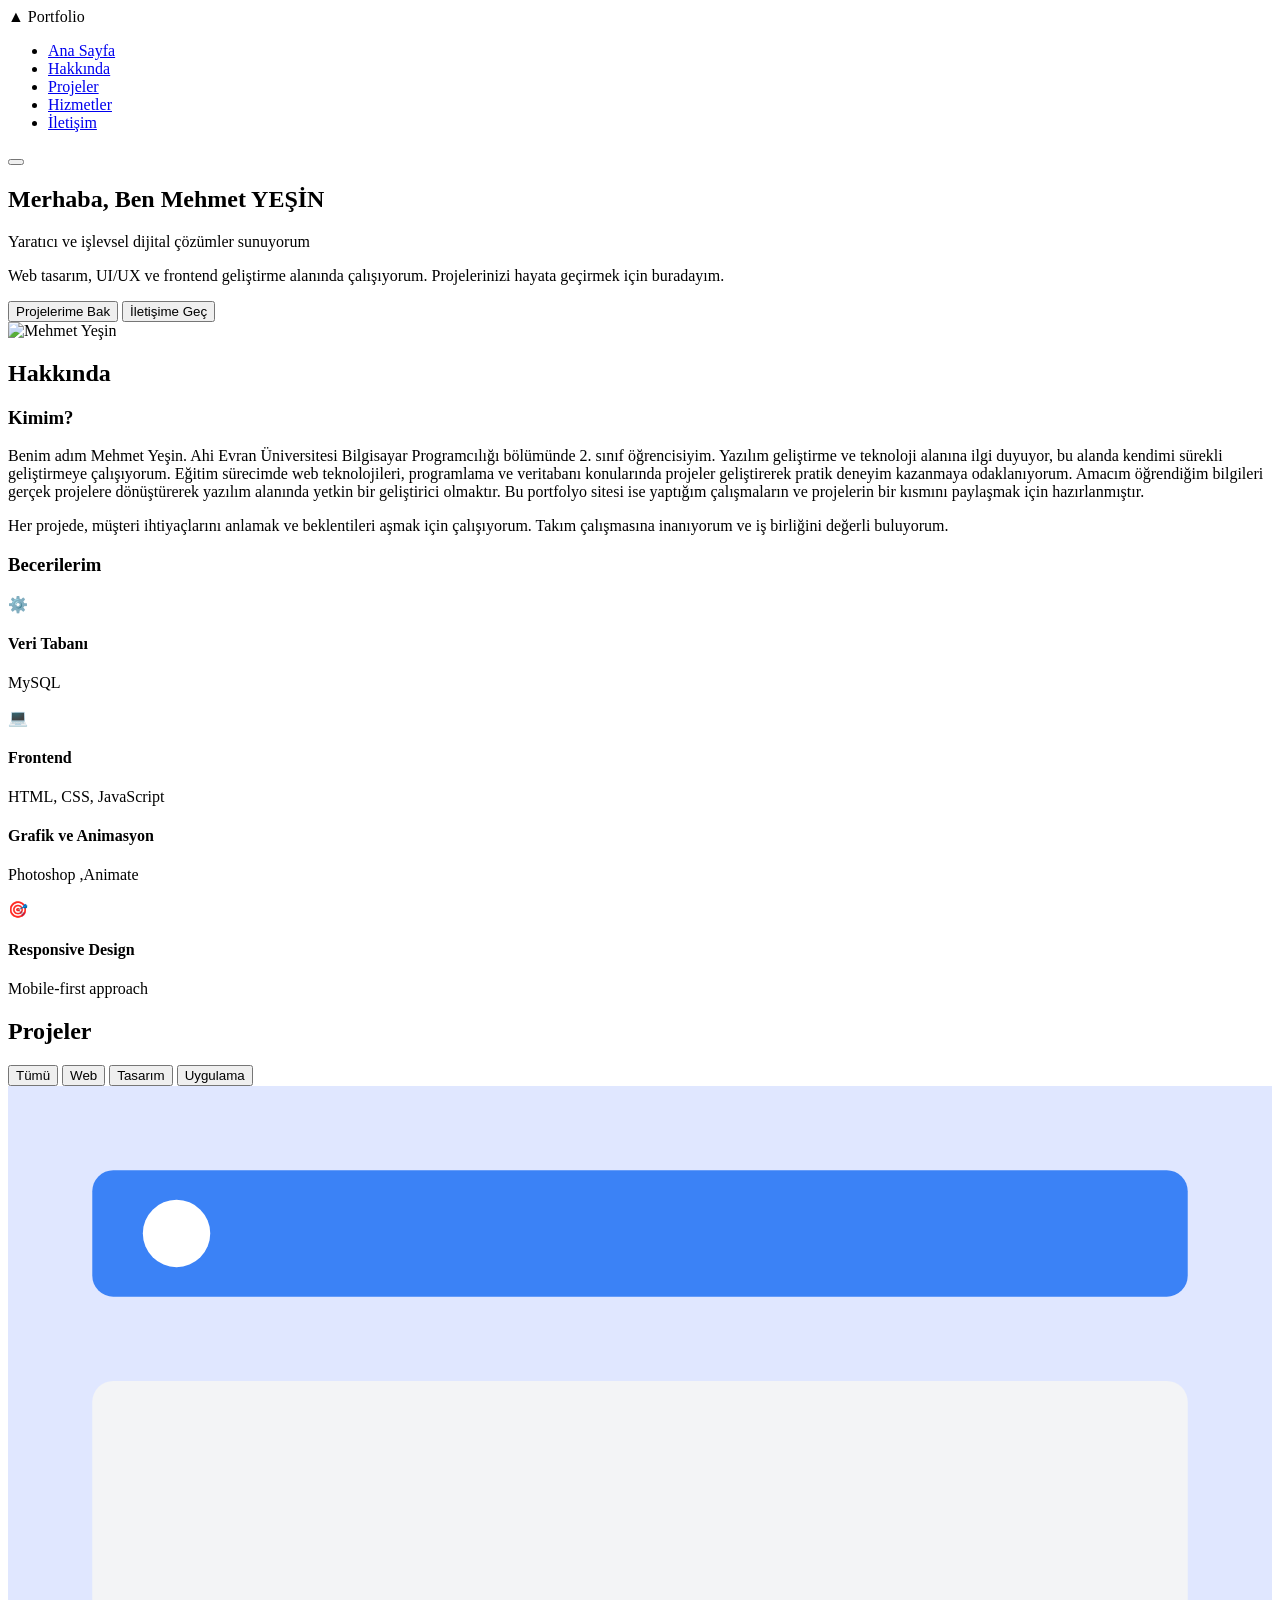
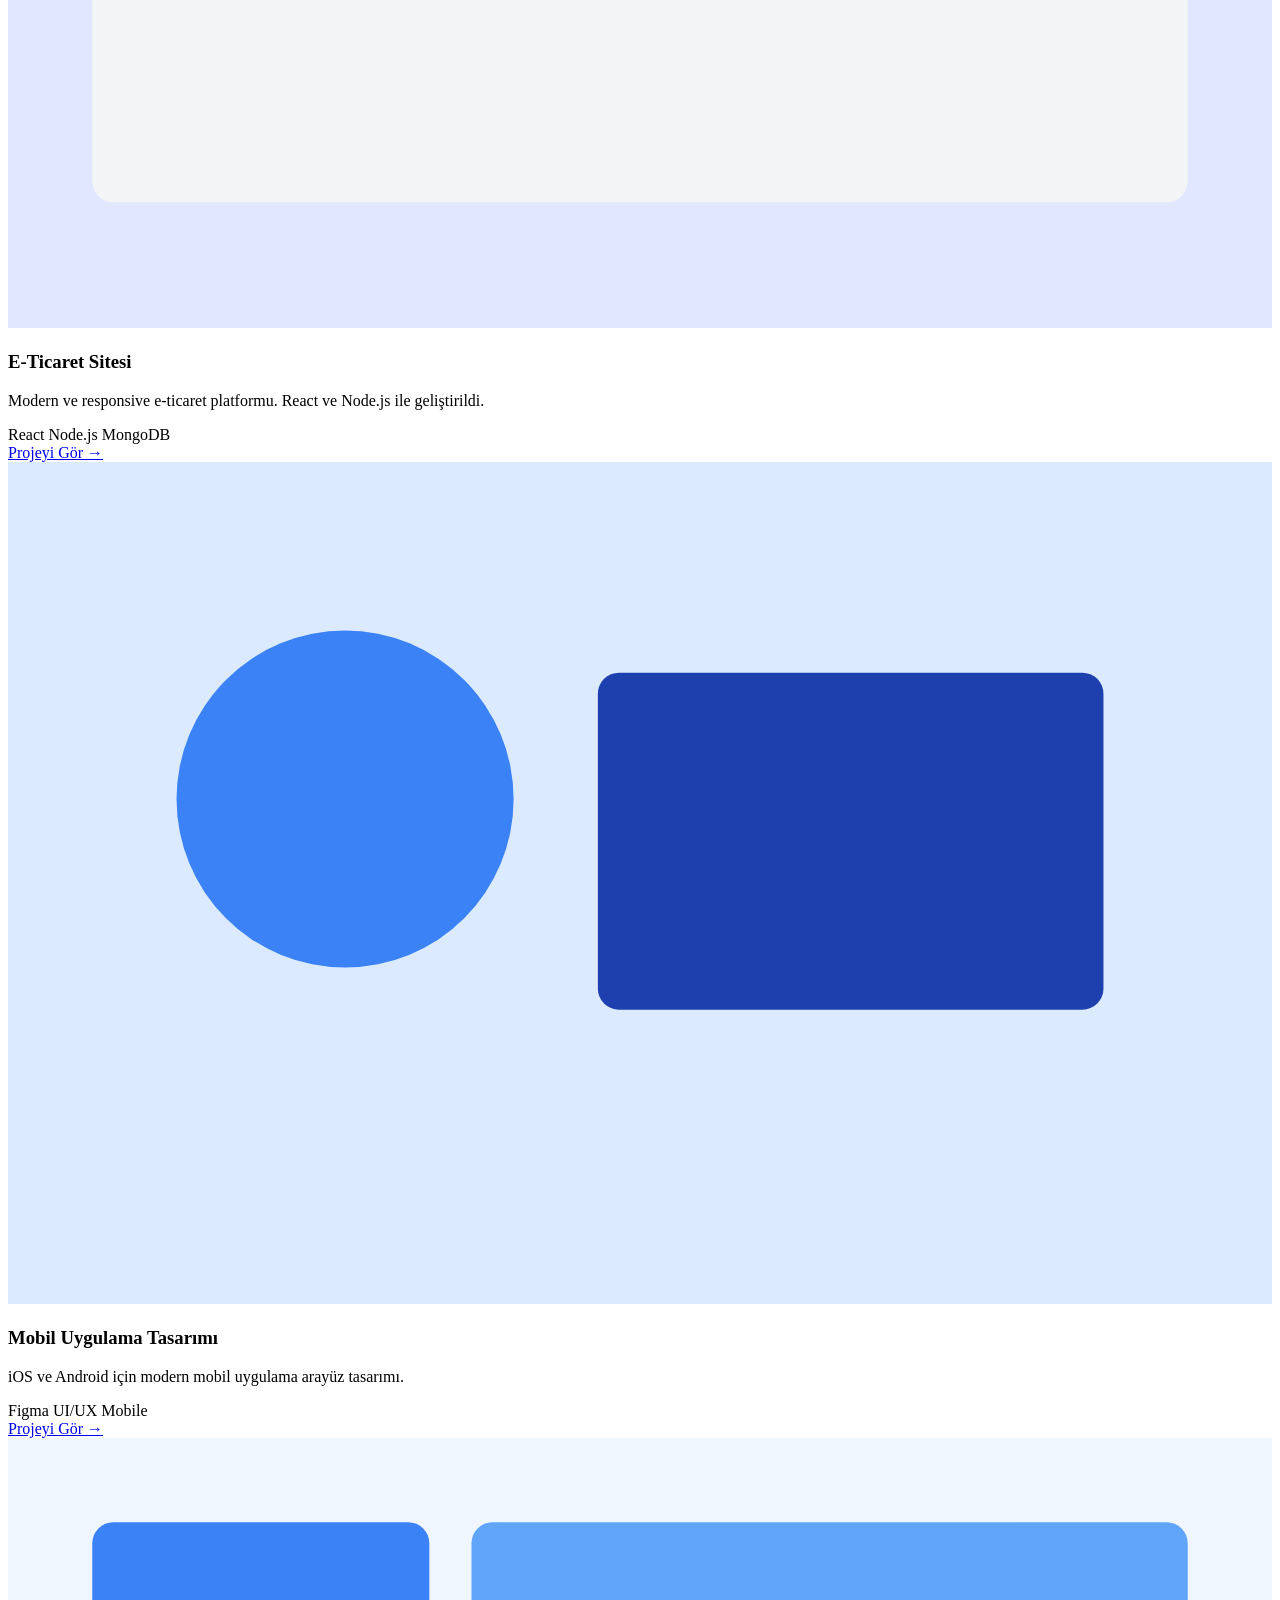
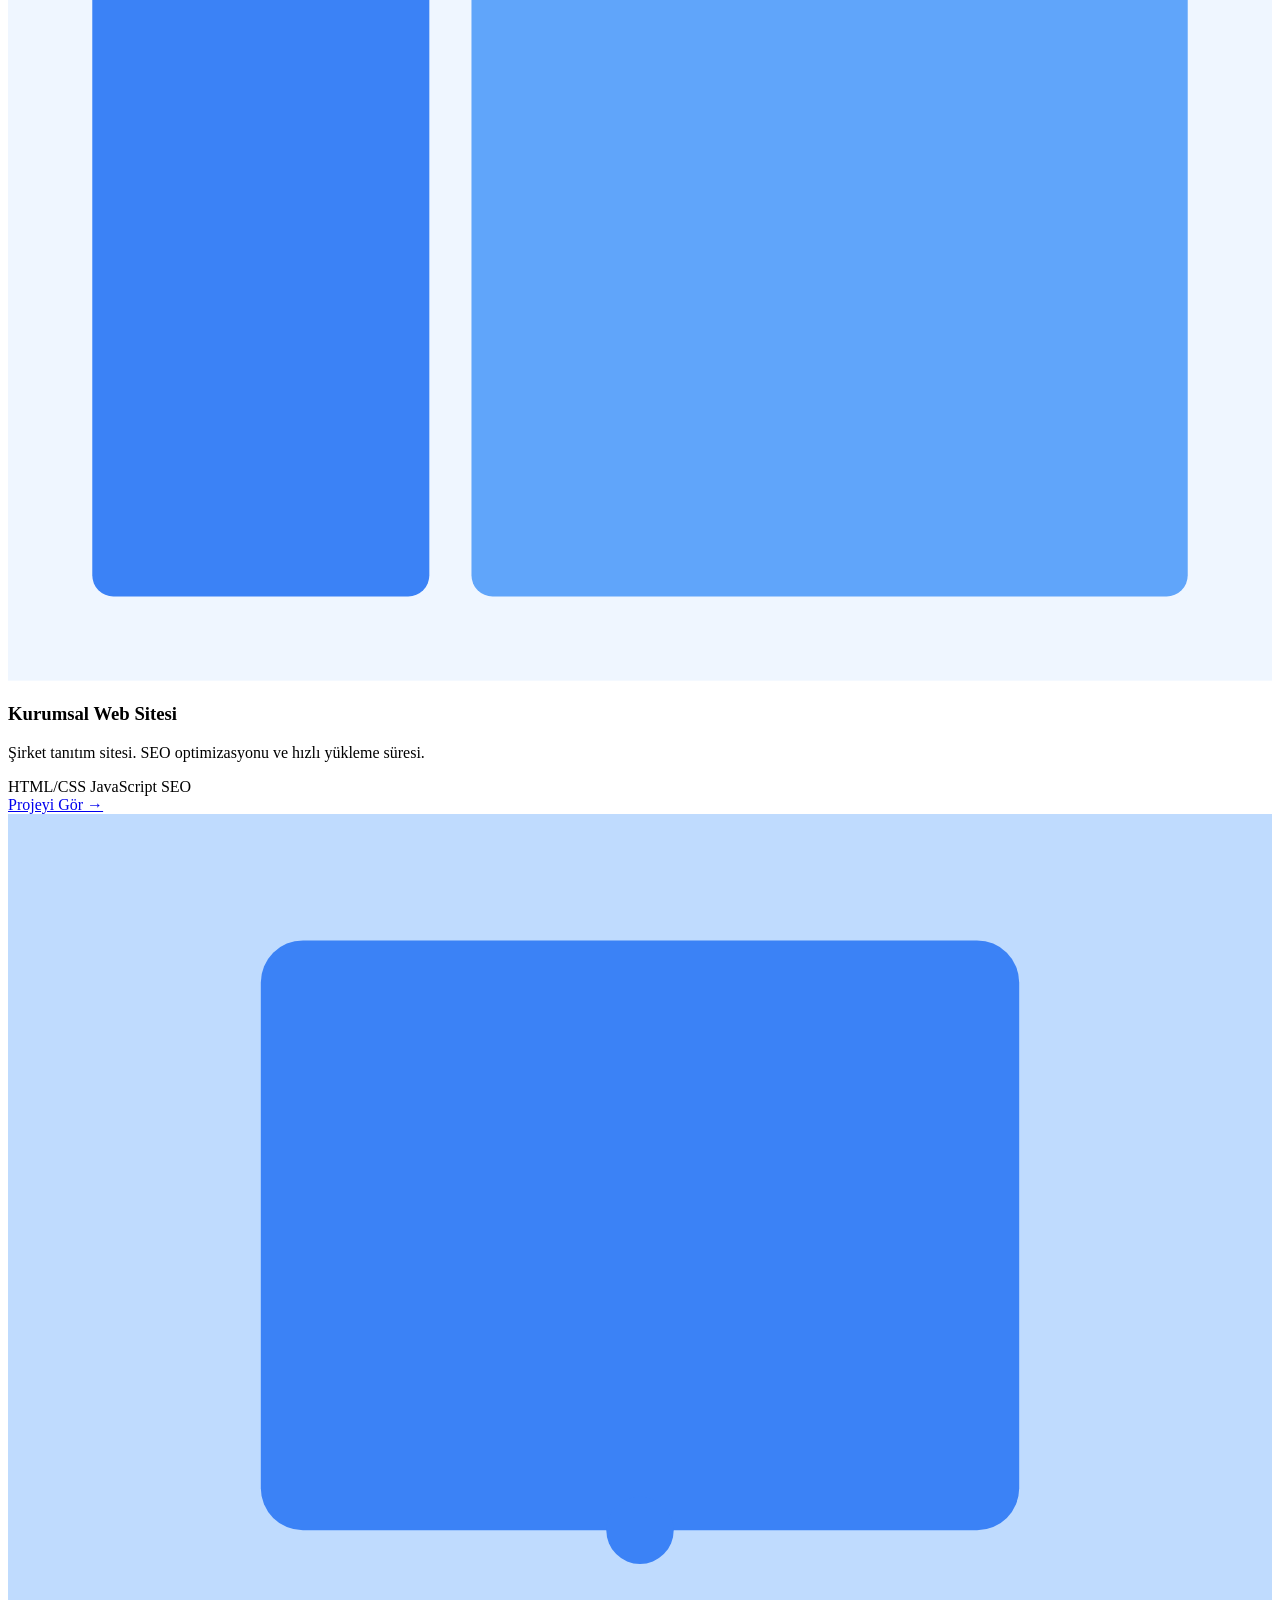
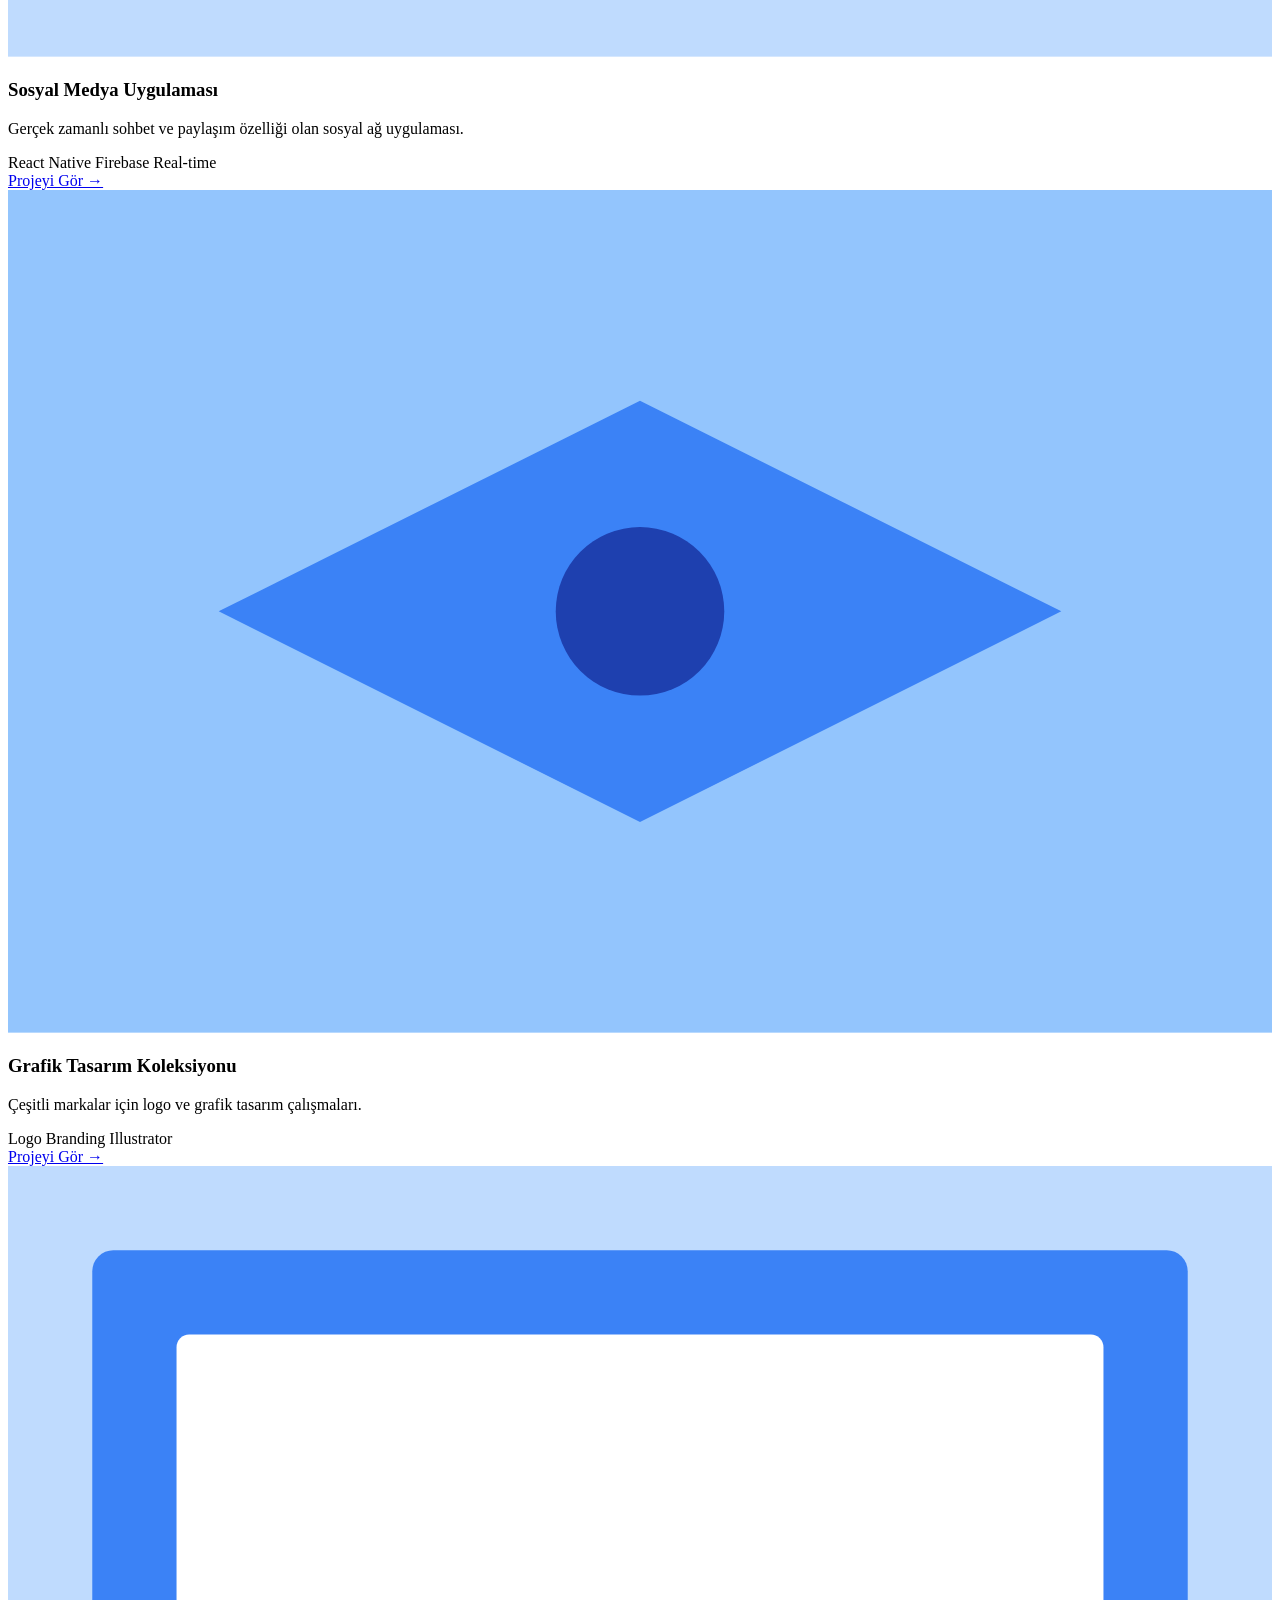
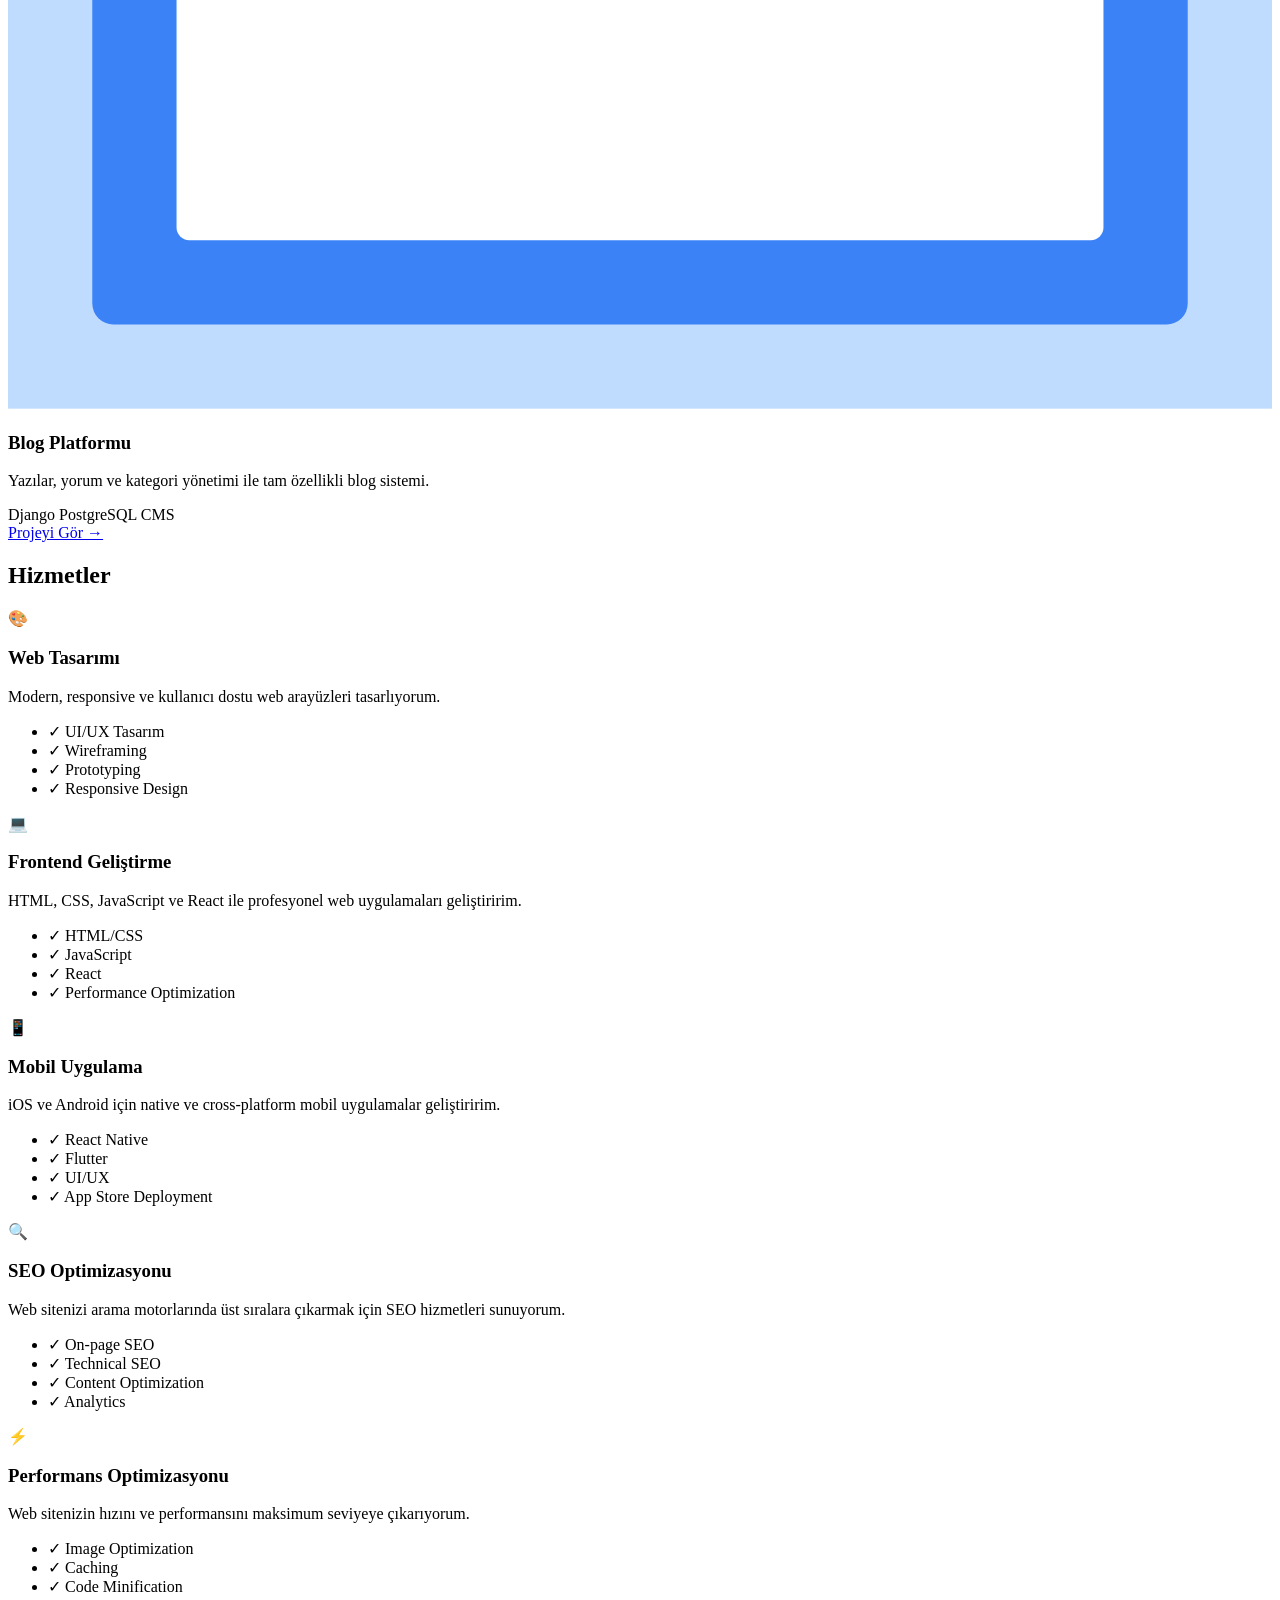
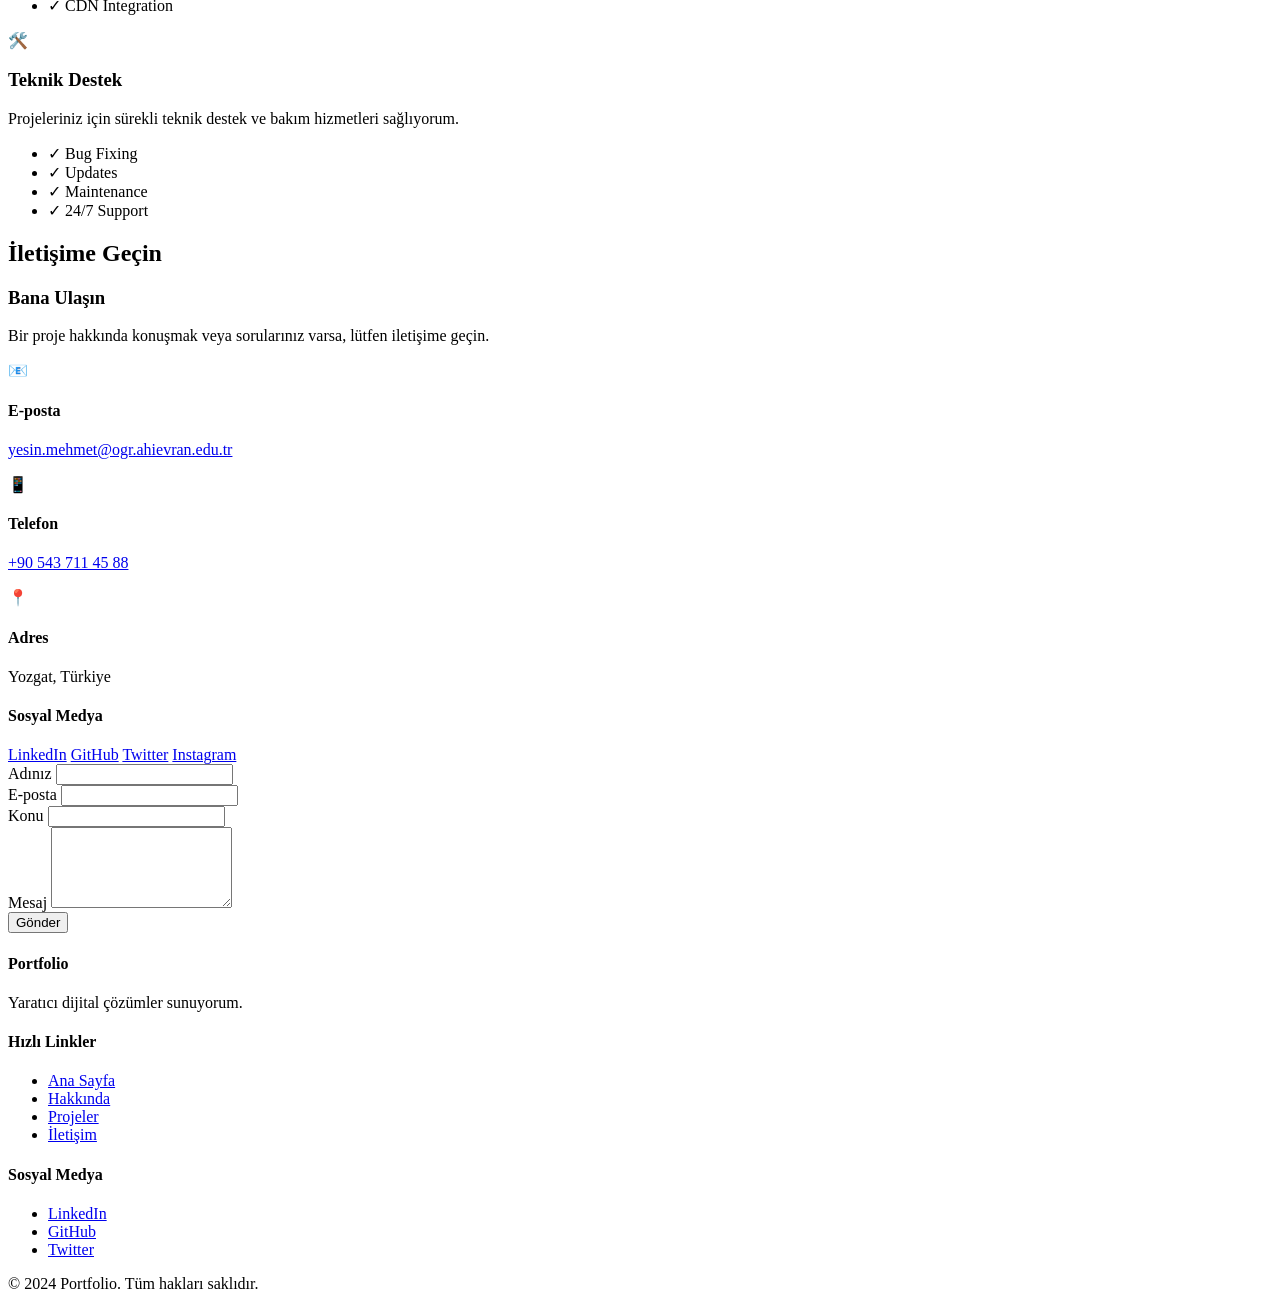
==== index.html @ cbe443f4 "index.html yüklendi" ====
<!DOCTYPE html>
<html lang="tr">
<head>
    <meta charset="UTF-8">
    <meta name="viewport" content="width=device-width, initial-scale=1.0">
    <title>Portfolyo - Profesyonel Çalışmalar</title>
    <link rel="stylesheet" href="styles.css">
    <link rel="preconnect" href="https://fonts.googleapis.com">
    <link rel="preconnect" href="https://fonts.gstatic.com" crossorigin>
    <link href="https://fonts.googleapis.com/css2?family=Inter:wght@300;400;500;600;700&display=swap" rel="stylesheet">
</head>
<body>
   <!-- Navigasyon -->
    <nav class="navbar">
        <div class="container">
            <div class="nav-content">
                <div class="logo">
                    <span class="logo-icon">▲</span>
                    <span class="logo-text">Portfolio</span>
                </div>
                <ul class="nav-menu">
                    <li><a href="#home" class="nav-link active">Ana Sayfa</a></li>
                    <li><a href="#about" class="nav-link">Hakkında</a></li>
                    <li><a href="#projects" class="nav-link">Projeler</a></li>
                    <li><a href="#services" class="nav-link">Hizmetler</a></li>
                    <li><a href="#contact" class="nav-link">İletişim</a></li>
                </ul>
                <button class="menu-toggle" id="menuToggle">
                    <span></span>
                    <span></span>
                    <span></span>
                </button>
            </div>
        </div>
    </nav>

    <!-- Hero Section -->
    <section id="home" class="hero">
        <div class="container">
            <div class="hero-content">
                <div class="hero-text">
                    <h1 class="hero-title">Merhaba, Ben <span class="highlight">Mehmet YEŞİN</span></h1>
                    <p class="hero-subtitle">Yaratıcı ve işlevsel dijital çözümler sunuyorum</p>
                    <p class="hero-description">
                        Web tasarım, UI/UX ve frontend geliştirme alanında çalışıyorum.
                        Projelerinizi hayata geçirmek için buradayım.
                    </p>
                    <div class="hero-buttons">
                        <button class="btn btn-primary" onclick="scrollToSection('projects')">Projelerime Bak</button>
                        <button class="btn btn-secondary" onclick="scrollToSection('contact')">İletişime Geç</button>
                    </div>
                </div>
                <div class="hero-image">
                    <div class="profile-image">
                        <div class="profile-image">
                             <img src="profil.jpeg" alt="Mehmet Yeşin">
                                                    
                            <defs>
                                <linearGradient id="grad1" x1="0%" y1="0%" x2="100%" y2="100%">
                                    <stop offset="0%" style="stop-color:#3b82f6;stop-opacity:1" />
                                    <stop offset="100%" style="stop-color:#1e40af;stop-opacity:1" />
                                </linearGradient>
                            </defs>
                            <circle cx="100" cy="100" r="95" fill="url(#grad1)" opacity="0.1"/>
                            <circle cx="100" cy="80" r="35" fill="url(#grad1)"/>
                            <path d="M 60 140 Q 100 160 140 140" fill="url(#grad1)" opacity="0.8"/>
                        </div>
                    </div>
                </div>
            </div>
        </div>
    </section>

    <!-- Hakkında Bölümü -->
    <section id="about" class="about">
        <div class="container">
            <h2 class="section-title">Hakkında</h2>
            <div class="about-content">
                <div class="about-text">
                    <h3>Kimim?</h3>
                    <p>
                        Benim adım Mehmet Yeşin. Ahi Evran Üniversitesi Bilgisayar Programcılığı bölümünde 2. sınıf öğrencisiyim.
                     Yazılım geliştirme ve teknoloji alanına ilgi duyuyor, bu alanda kendimi sürekli geliştirmeye çalışıyorum. 
                     Eğitim sürecimde web teknolojileri, programlama ve veritabanı konularında projeler geliştirerek pratik deneyim kazanmaya odaklanıyorum.
                      Amacım öğrendiğim bilgileri gerçek projelere dönüştürerek yazılım alanında yetkin bir geliştirici olmaktır. 
                      Bu portfolyo sitesi ise yaptığım çalışmaların ve projelerin bir kısmını paylaşmak için hazırlanmıştır.
                    </p>
                    <p>
                        Her projede, müşteri ihtiyaçlarını anlamak ve beklentileri aşmak için çalışıyorum. 
                        Takım çalışmasına inanıyorum ve iş birliğini değerli buluyorum.
                    </p>
                </div>
                <div class="skills">
                    <h3>Becerilerim</h3>
                    <div class="skills-grid">
                        <div class="skill-card">
                            <div class="skill-icon">⚙️</div>
                            <h4>Veri Tabanı</h4>
                            <p>MySQL</p>
                        </div>
                        <div class="skill-card">
                            <div class="skill-icon">💻</div>
                            <h4>Frontend</h4>
                            <p>HTML, CSS, JavaScript</p>
                        </div>
                        <div class="skill-card">
                            <div class="skill-icon"></div>
                            <h4>Grafik ve Animasyon</h4>
                            <p>Photoshop ,Animate</p>
                        </div>
                        <div class="skill-card">
                            <div class="skill-icon">🎯</div>
                            <h4>Responsive Design</h4>
                            <p>Mobile-first approach</p>
                        </div>
                    </div>
                </div>
            </div>
        </div>
    </section>

    <!-- Projeler Bölümü -->
    <section id="projects" class="projects">
        <div class="container">
            <h2 class="section-title">Projeler</h2>
            
            <div class="filter-buttons">
                <button class="filter-btn active" data-filter="all">Tümü</button>
                <button class="filter-btn" data-filter="web">Web</button>
                <button class="filter-btn" data-filter="design">Tasarım</button>
                <button class="filter-btn" data-filter="app">Uygulama</button>
            </div>

            <div class="projects-grid">
                <div class="project-card" data-category="web">
                    <div class="project-image">
                        <svg viewBox="0 0 300 200" xmlns="http://www.w3.org/2000/svg">
                            <rect width="300" height="200" fill="#e0e7ff"/>
                            <rect x="20" y="20" width="260" height="30" fill="#3b82f6" rx="5"/>
                            <rect x="20" y="70" width="260" height="100" fill="#f3f4f6" rx="5"/>
                            <circle cx="40" cy="35" r="8" fill="#ffffff"/>
                        </svg>
                    </div>
                    <div class="project-info">
                        <h3>E-Ticaret Sitesi</h3>
                        <p>Modern ve responsive e-ticaret platformu. React ve Node.js ile geliştirildi.</p>
                        <div class="project-tags">
                            <span class="tag">React</span>
                            <span class="tag">Node.js</span>
                            <span class="tag">MongoDB</span>
                        </div>
                        <a href="#" class="project-link">Projeyi Gör →</a>
                    </div>
                </div>

                <div class="project-card" data-category="design">
                    <div class="project-image">
                        <svg viewBox="0 0 300 200" xmlns="http://www.w3.org/2000/svg">
                            <rect width="300" height="200" fill="#dbeafe"/>
                            <circle cx="80" cy="80" r="40" fill="#3b82f6"/>
                            <rect x="140" y="50" width="120" height="80" fill="#1e40af" rx="5"/>
                        </svg>
                    </div>
                    <div class="project-info">
                        <h3>Mobil Uygulama Tasarımı</h3>
                        <p>iOS ve Android için modern mobil uygulama arayüz tasarımı.</p>
                        <div class="project-tags">
                            <span class="tag">Figma</span>
                            <span class="tag">UI/UX</span>
                            <span class="tag">Mobile</span>
                        </div>
                        <a href="#" class="project-link">Projeyi Gör →</a>
                    </div>
                </div>

                <div class="project-card" data-category="web">
                    <div class="project-image">
                        <svg viewBox="0 0 300 200" xmlns="http://www.w3.org/2000/svg">
                            <rect width="300" height="200" fill="#eff6ff"/>
                            <rect x="20" y="20" width="80" height="160" fill="#3b82f6" rx="5"/>
                            <rect x="110" y="20" width="170" height="160" fill="#60a5fa" rx="5"/>
                        </svg>
                    </div>
                    <div class="project-info">
                        <h3>Kurumsal Web Sitesi</h3>
                        <p>Şirket tanıtım sitesi. SEO optimizasyonu ve hızlı yükleme süresi.</p>
                        <div class="project-tags">
                            <span class="tag">HTML/CSS</span>
                            <span class="tag">JavaScript</span>
                            <span class="tag">SEO</span>
                        </div>
                        <a href="#" class="project-link">Projeyi Gör →</a>
                    </div>
                </div>

                <div class="project-card" data-category="app">
                    <div class="project-image">
                        <svg viewBox="0 0 300 200" xmlns="http://www.w3.org/2000/svg">
                            <rect width="300" height="200" fill="#bfdbfe"/>
                            <rect x="60" y="30" width="180" height="140" fill="#3b82f6" rx="10"/>
                            <circle cx="150" cy="170" r="8" fill="#3b82f6"/>
                        </svg>
                    </div>
                    <div class="project-info">
                        <h3>Sosyal Medya Uygulaması</h3>
                        <p>Gerçek zamanlı sohbet ve paylaşım özelliği olan sosyal ağ uygulaması.</p>
                        <div class="project-tags">
                            <span class="tag">React Native</span>
                            <span class="tag">Firebase</span>
                            <span class="tag">Real-time</span>
                        </div>
                        <a href="#" class="project-link">Projeyi Gör →</a>
                    </div>
                </div>

                <div class="project-card" data-category="design">
                    <div class="project-image">
                        <svg viewBox="0 0 300 200" xmlns="http://www.w3.org/2000/svg">
                            <rect width="300" height="200" fill="#93c5fd"/>
                            <path d="M 50 100 L 150 50 L 250 100 L 150 150 Z" fill="#3b82f6"/>
                            <circle cx="150" cy="100" r="20" fill="#1e40af"/>
                        </svg>
                    </div>
                    <div class="project-info">
                        <h3>Grafik Tasarım Koleksiyonu</h3>
                        <p>Çeşitli markalar için logo ve grafik tasarım çalışmaları.</p>
                        <div class="project-tags">
                            <span class="tag">Logo</span>
                            <span class="tag">Branding</span>
                            <span class="tag">Illustrator</span>
                        </div>
                        <a href="#" class="project-link">Projeyi Gör →</a>
                    </div>
                </div>

                <div class="project-card" data-category="web">
                    <div class="project-image">
                        <svg viewBox="0 0 300 200" xmlns="http://www.w3.org/2000/svg">
                            <rect width="300" height="200" fill="#bfdbfe"/>
                            <rect x="20" y="20" width="260" height="160" fill="#3b82f6" rx="5"/>
                            <rect x="40" y="40" width="220" height="120" fill="#ffffff" rx="3"/>
                        </svg>
                    </div>
                    <div class="project-info">
                        <h3>Blog Platformu</h3>
                        <p>Yazılar, yorum ve kategori yönetimi ile tam özellikli blog sistemi.</p>
                        <div class="project-tags">
                            <span class="tag">Django</span>
                            <span class="tag">PostgreSQL</span>
                            <span class="tag">CMS</span>
                        </div>
                        <a href="#" class="project-link">Projeyi Gör →</a>
                    </div>
                </div>
            </div>
        </div>
    </section>

    <!-- Hizmetler Bölümü -->
    <section id="services" class="services">
        <div class="container">
            <h2 class="section-title">Hizmetler</h2>
            <div class="services-grid">
                <div class="service-card">
                    <div class="service-icon">🎨</div>
                    <h3>Web Tasarımı</h3>
                    <p>Modern, responsive ve kullanıcı dostu web arayüzleri tasarlıyorum.</p>
                    <ul class="service-list">
                        <li>✓ UI/UX Tasarım</li>
                        <li>✓ Wireframing</li>
                        <li>✓ Prototyping</li>
                        <li>✓ Responsive Design</li>
                    </ul>
                </div>

                <div class="service-card">
                    <div class="service-icon">💻</div>
                    <h3>Frontend Geliştirme</h3>
                    <p>HTML, CSS, JavaScript ve React ile profesyonel web uygulamaları geliştiririm.</p>
                    <ul class="service-list">
                        <li>✓ HTML/CSS</li>
                        <li>✓ JavaScript</li>
                        <li>✓ React</li>
                        <li>✓ Performance Optimization</li>
                    </ul>
                </div>

                <div class="service-card">
                    <div class="service-icon">📱</div>
                    <h3>Mobil Uygulama</h3>
                    <p>iOS ve Android için native ve cross-platform mobil uygulamalar geliştiririm.</p>
                    <ul class="service-list">
                        <li>✓ React Native</li>
                        <li>✓ Flutter</li>
                        <li>✓ UI/UX</li>
                        <li>✓ App Store Deployment</li>
                    </ul>
                </div>

                <div class="service-card">
                    <div class="service-icon">🔍</div>
                    <h3>SEO Optimizasyonu</h3>
                    <p>Web sitenizi arama motorlarında üst sıralara çıkarmak için SEO hizmetleri sunuyorum.</p>
                    <ul class="service-list">
                        <li>✓ On-page SEO</li>
                        <li>✓ Technical SEO</li>
                        <li>✓ Content Optimization</li>
                        <li>✓ Analytics</li>
                    </ul>
                </div>

                <div class="service-card">
                    <div class="service-icon">⚡</div>
                    <h3>Performans Optimizasyonu</h3>
                    <p>Web sitenizin hızını ve performansını maksimum seviyeye çıkarıyorum.</p>
                    <ul class="service-list">
                        <li>✓ Image Optimization</li>
                        <li>✓ Caching</li>
                        <li>✓ Code Minification</li>
                        <li>✓ CDN Integration</li>
                    </ul>
                </div>

                <div class="service-card">
                    <div class="service-icon">🛠️</div>
                    <h3>Teknik Destek</h3>
                    <p>Projeleriniz için sürekli teknik destek ve bakım hizmetleri sağlıyorum.</p>
                    <ul class="service-list">
                        <li>✓ Bug Fixing</li>
                        <li>✓ Updates</li>
                        <li>✓ Maintenance</li>
                        <li>✓ 24/7 Support</li>
                    </ul>
                </div>
            </div>
        </div>
    </section>

    <!-- İletişim Bölümü -->
    <section id="contact" class="contact">
        <div class="container">
            <h2 class="section-title">İletişime Geçin</h2>
            <div class="contact-content">
                <div class="contact-info">
                    <h3>Bana Ulaşın</h3>
                    <p>Bir proje hakkında konuşmak veya sorularınız varsa, lütfen iletişime geçin.</p>
                    
                    <div class="contact-details">
                        <div class="contact-item">
                            <span class="contact-icon">📧</span>
                            <div>
                                <h4>E-posta</h4>
                                <p><a href="yesin.mehmet@ogr.ahievran.edu.tr">yesin.mehmet@ogr.ahievran.edu.tr</a></p>
                            </div>
                        </div>
                        <div class="contact-item">
                            <span class="contact-icon">📱</span>
                            <div>
                                <h4>Telefon</h4>
                                <p><a href="tel:+905437114588">+90 543 711 45 88</a></p>
                            </div>
                        </div>
                        <div class="contact-item">
                            <span class="contact-icon">📍</span>
                            <div>
                                <h4>Adres</h4>
                                <p>Yozgat, Türkiye</p>
                            </div>
                        </div>
                    </div>

                    <div class="social-links">
                        <h4>Sosyal Medya</h4>
                        <div class="social-icons">
                            <a href="#" class="social-icon">LinkedIn</a>
                            <a href="#" class="social-icon">GitHub</a>
                            <a href="#" class="social-icon">Twitter</a>
                            <a href="#" class="social-icon">Instagram</a>
                        </div>
                    </div>
                </div>

                <form class="contact-form" id="contactForm">
                    <div class="form-group">
                        <label for="name">Adınız</label>
                        <input type="text" id="name" name="name" required>
                    </div>
                    <div class="form-group">
                        <label for="email">E-posta</label>
                        <input type="email" id="email" name="email" required>
                    </div>
                    <div class="form-group">
                        <label for="subject">Konu</label>
                        <input type="text" id="subject" name="subject" required>
                    </div>
                    <div class="form-group">
                        <label for="message">Mesaj</label>
                        <textarea id="message" name="message" rows="5" required></textarea>
                    </div>
                    <button type="submit" class="btn btn-primary">Gönder</button>
                </form>
            </div>
        </div>
    </section>

    <!-- Footer -->
    <footer class="footer">
        <div class="container">
            <div class="footer-content">
                <div class="footer-section">
                    <h4>Portfolio</h4>
                    <p>Yaratıcı dijital çözümler sunuyorum.</p>
                </div>
                <div class="footer-section">
                    <h4>Hızlı Linkler</h4>
                    <ul>
                        <li><a href="#home">Ana Sayfa</a></li>
                        <li><a href="#about">Hakkında</a></li>
                        <li><a href="#projects">Projeler</a></li>
                        <li><a href="#contact">İletişim</a></li>
                    </ul>
                </div>
                <div class="footer-section">
                    <h4>Sosyal Medya</h4>
                    <ul>
                        <li><a href="m.yesnn">LinkedIn</a></li>
                        <li><a href="mehmetyesn">GitHub</a></li>
                        <li><a href="#">Twitter</a></li>
                    </ul>
                </div>
            </div>
            <div class="footer-bottom">
                <p>&copy; 2024 Portfolio. Tüm hakları saklıdır.</p>
            </div>
        </div>
    </footer>

    <script src="script.js"></script>
</body>
</html>
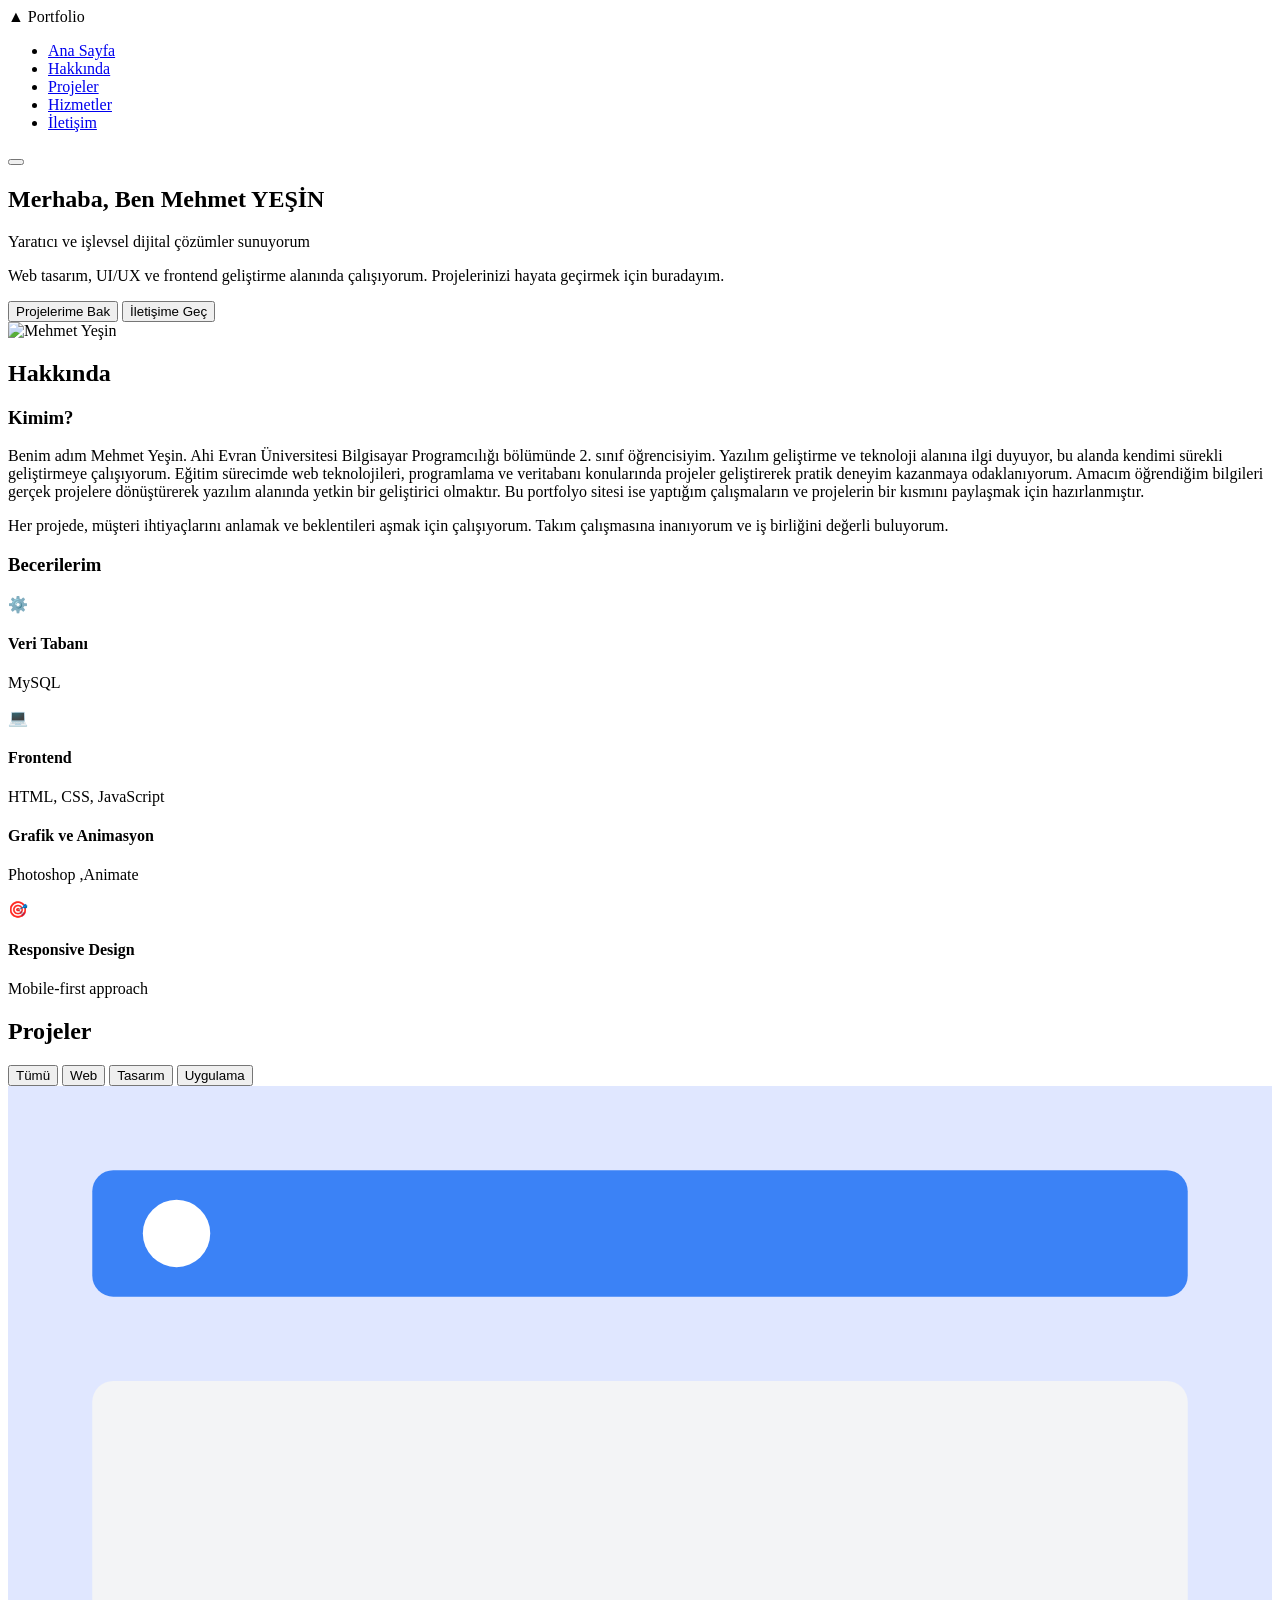
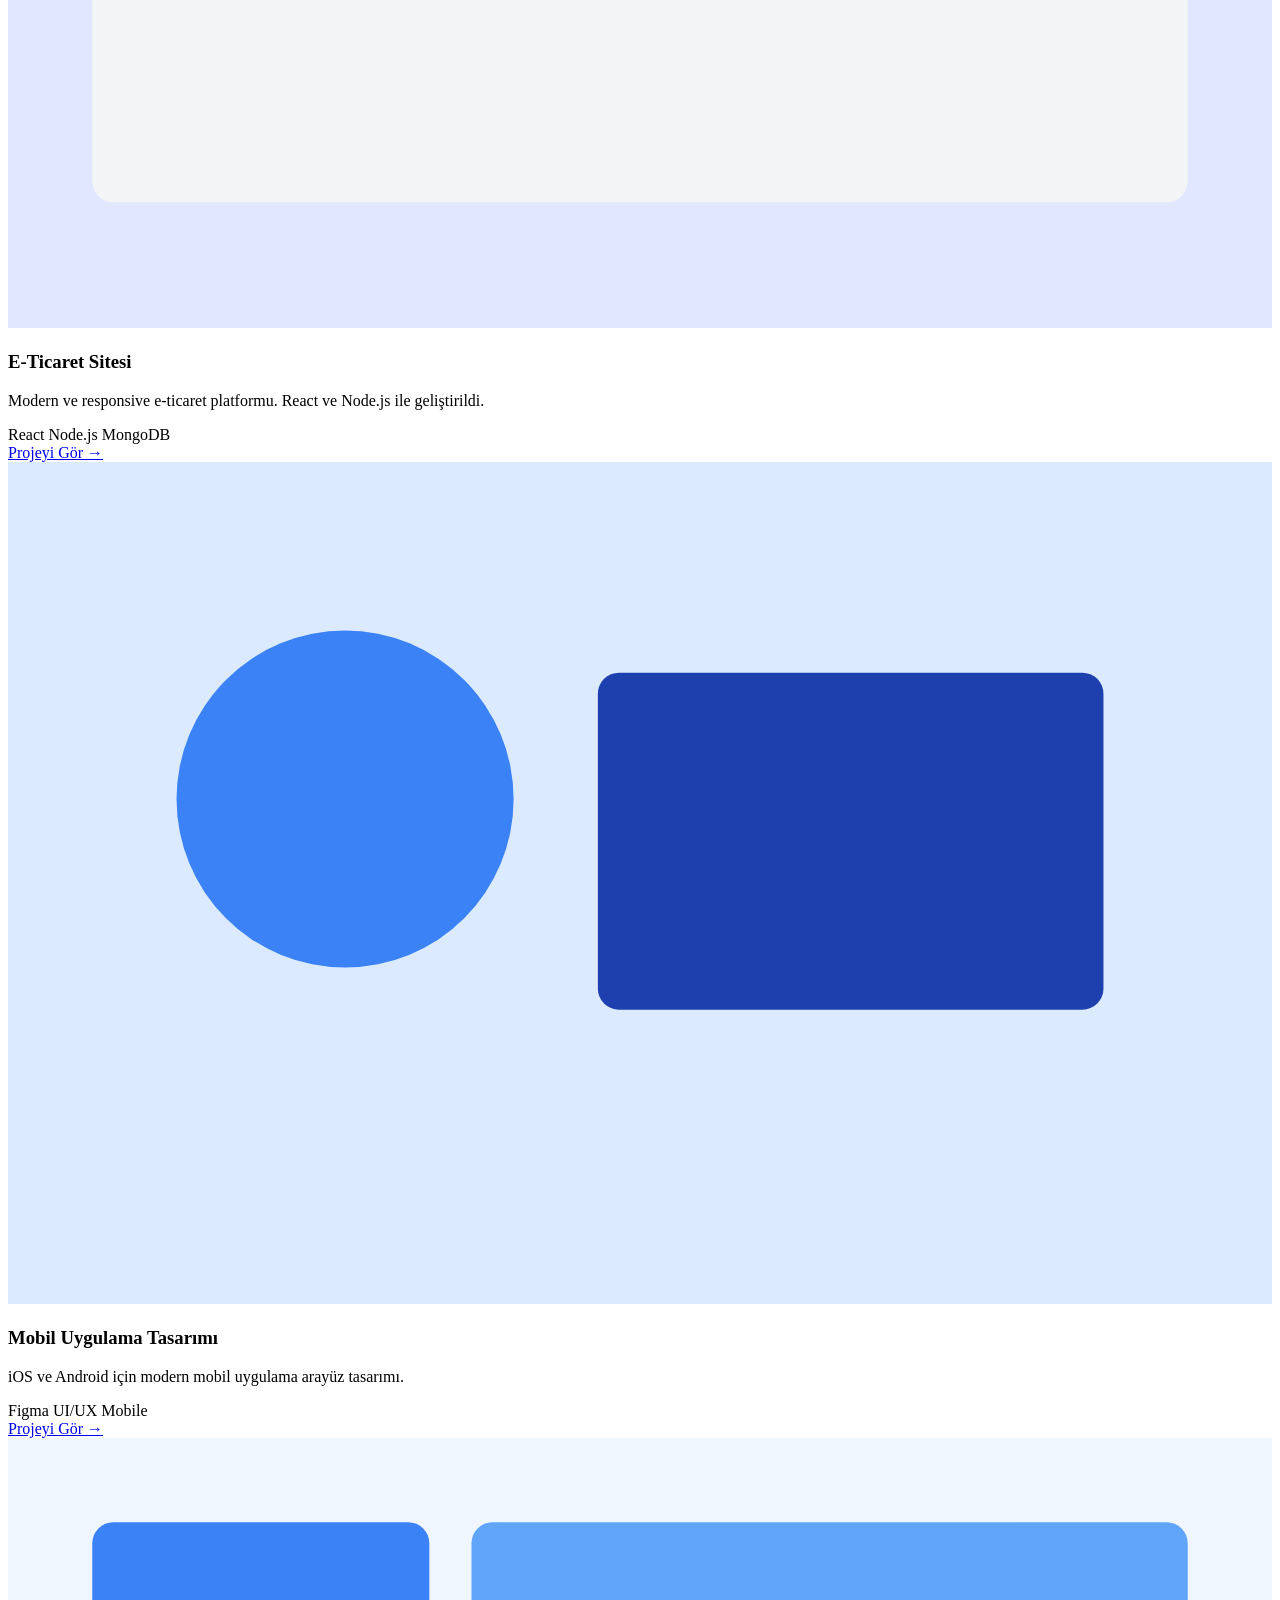
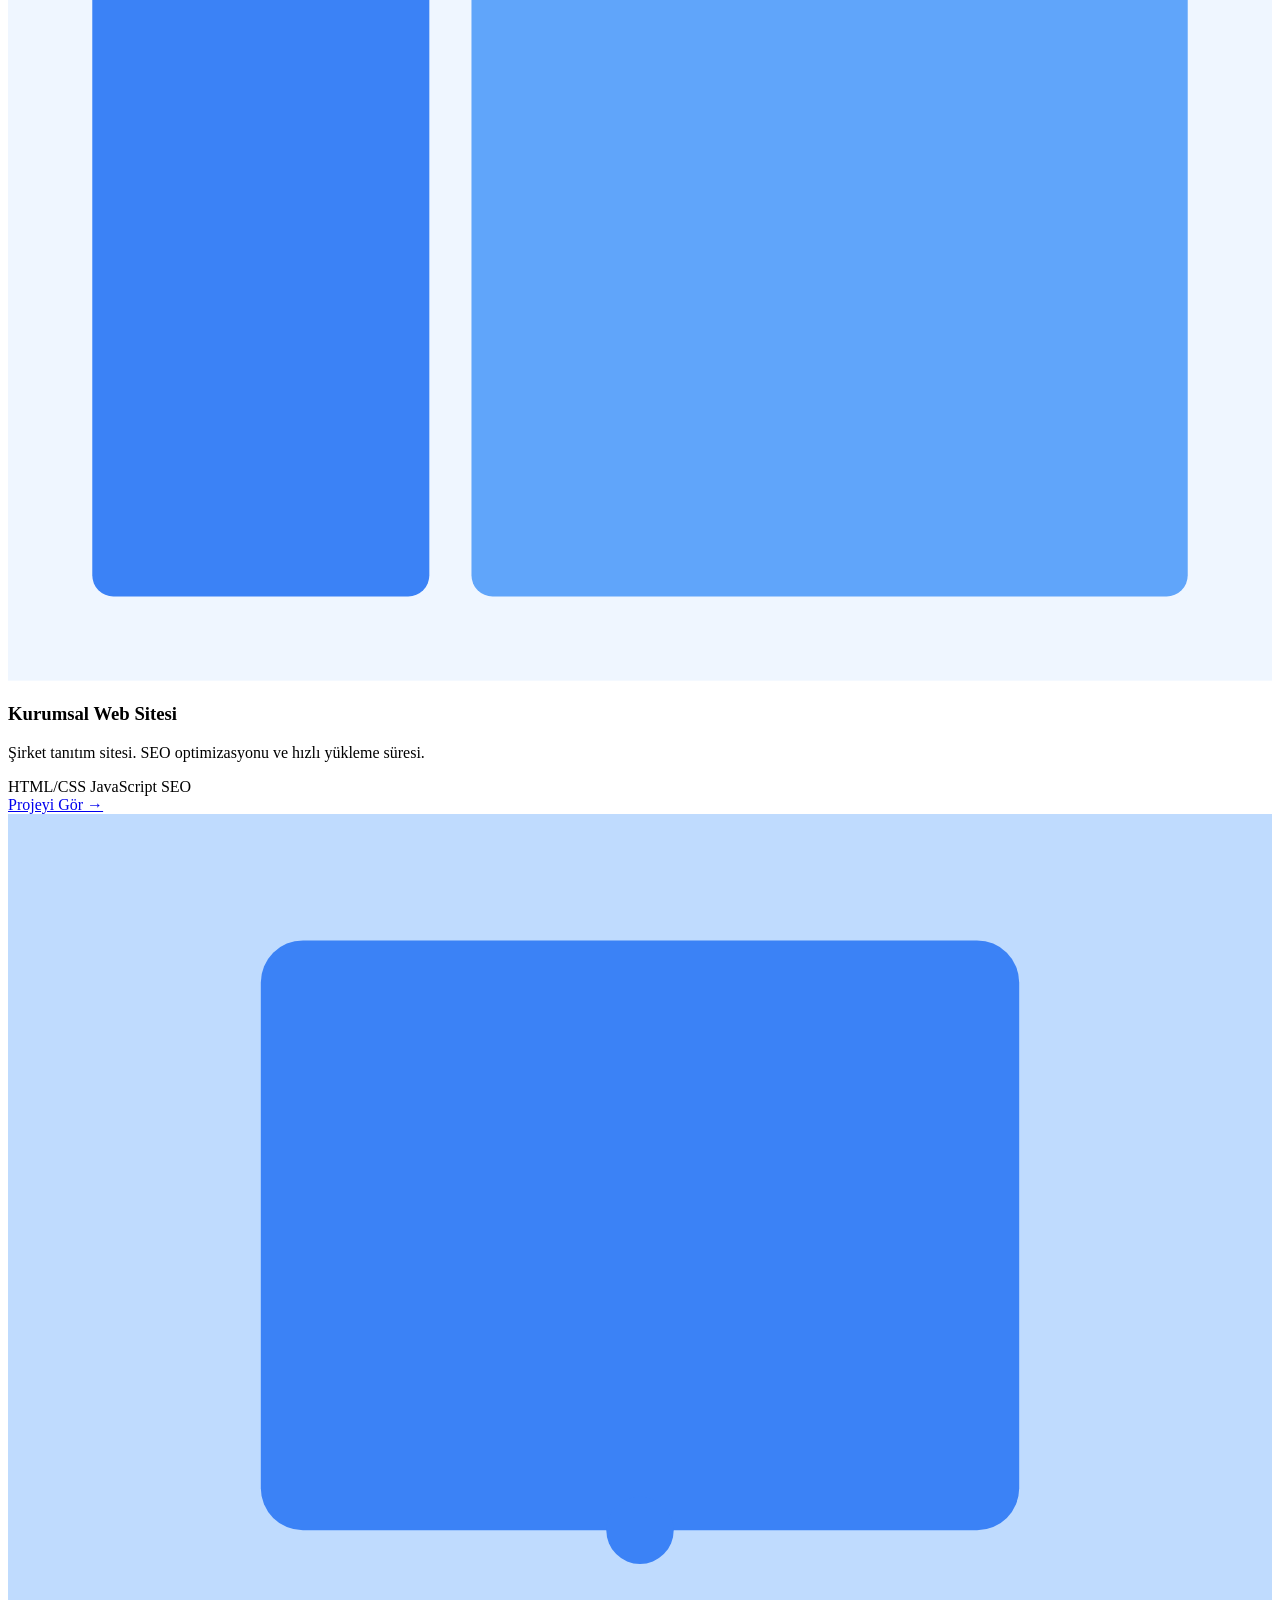
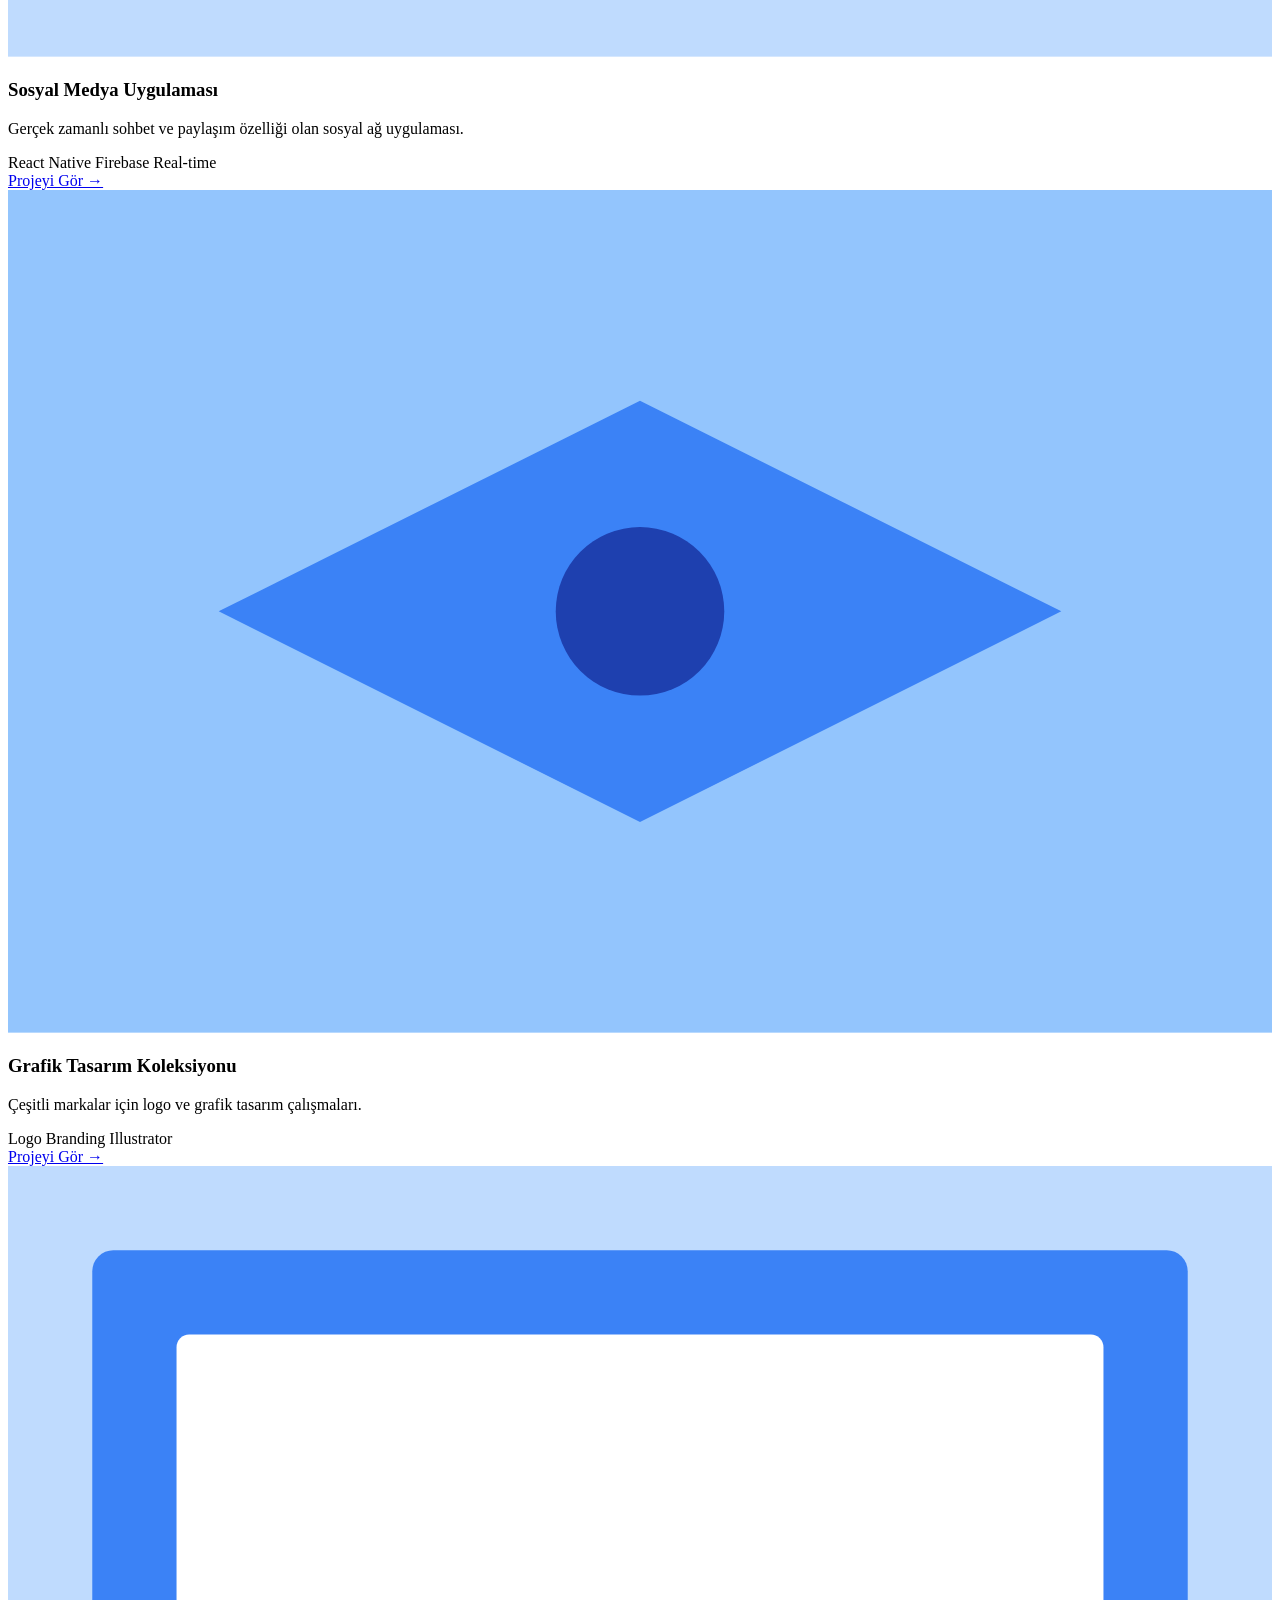
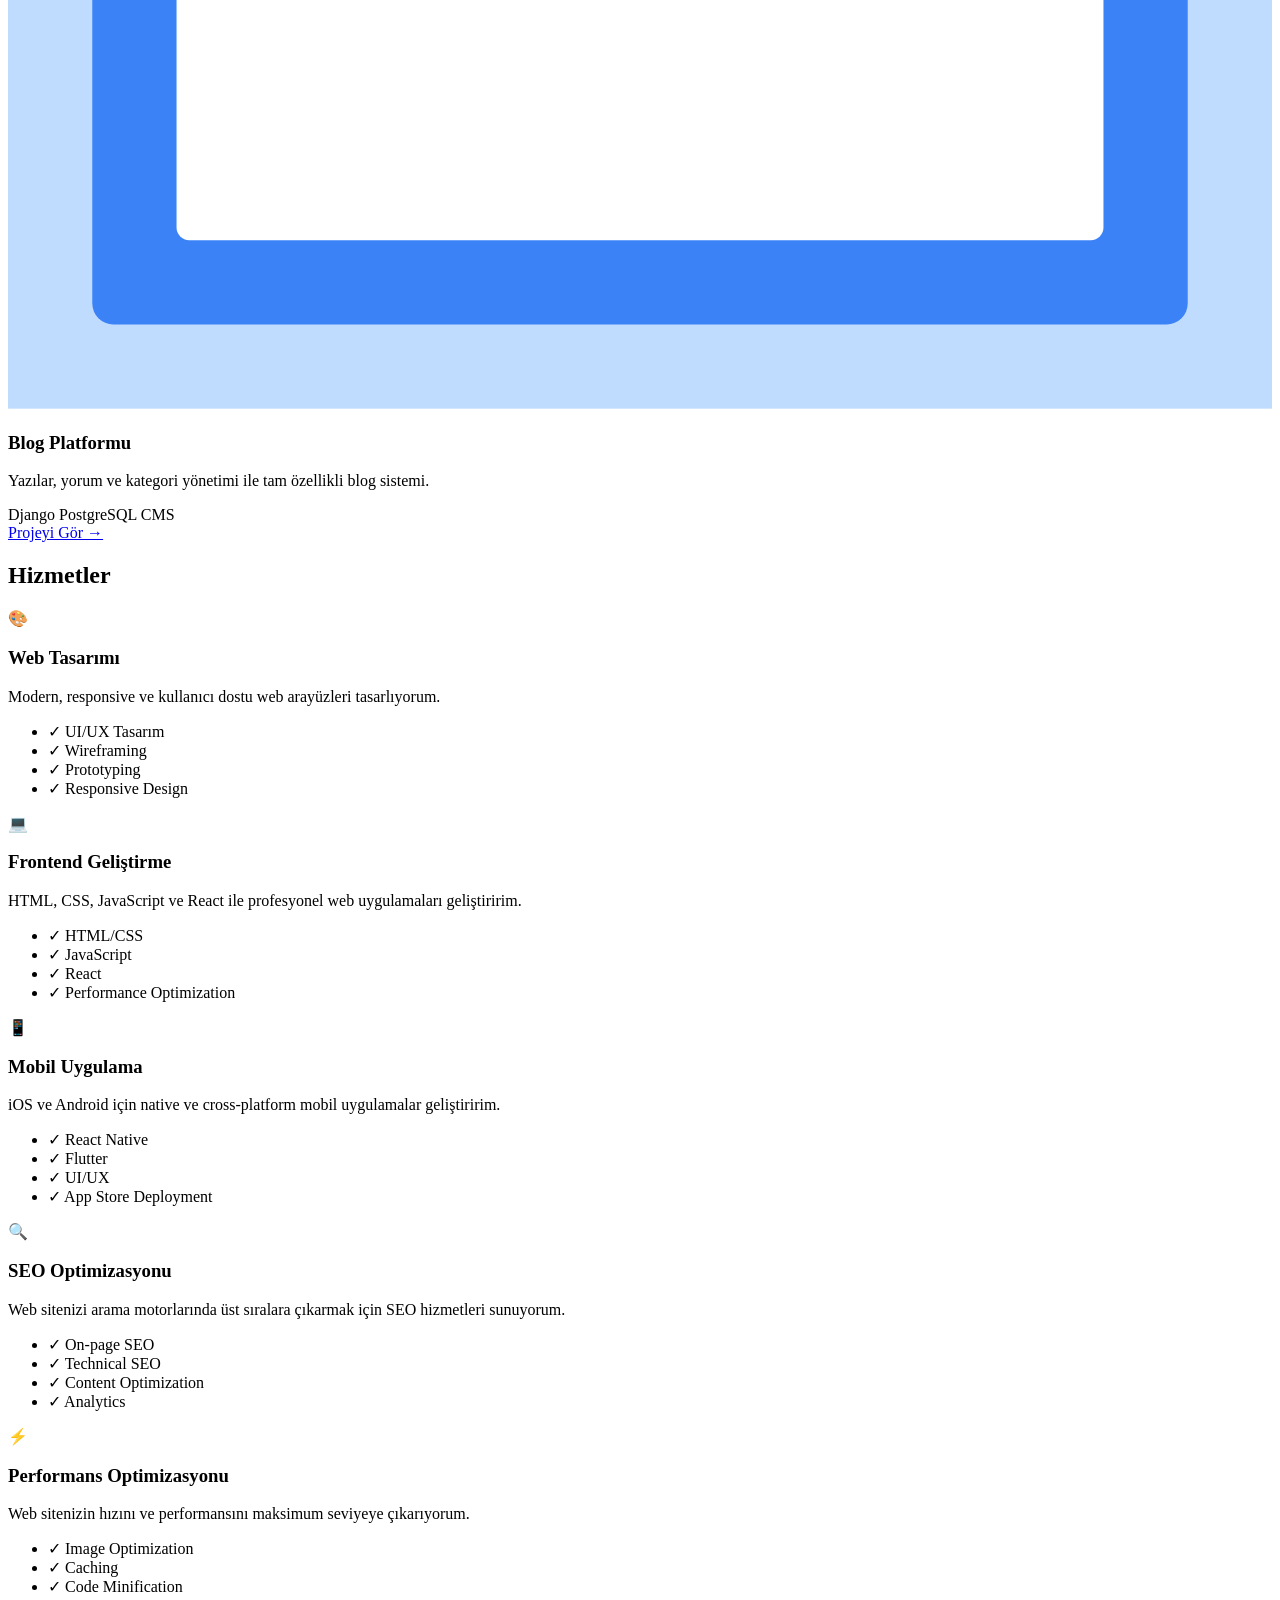
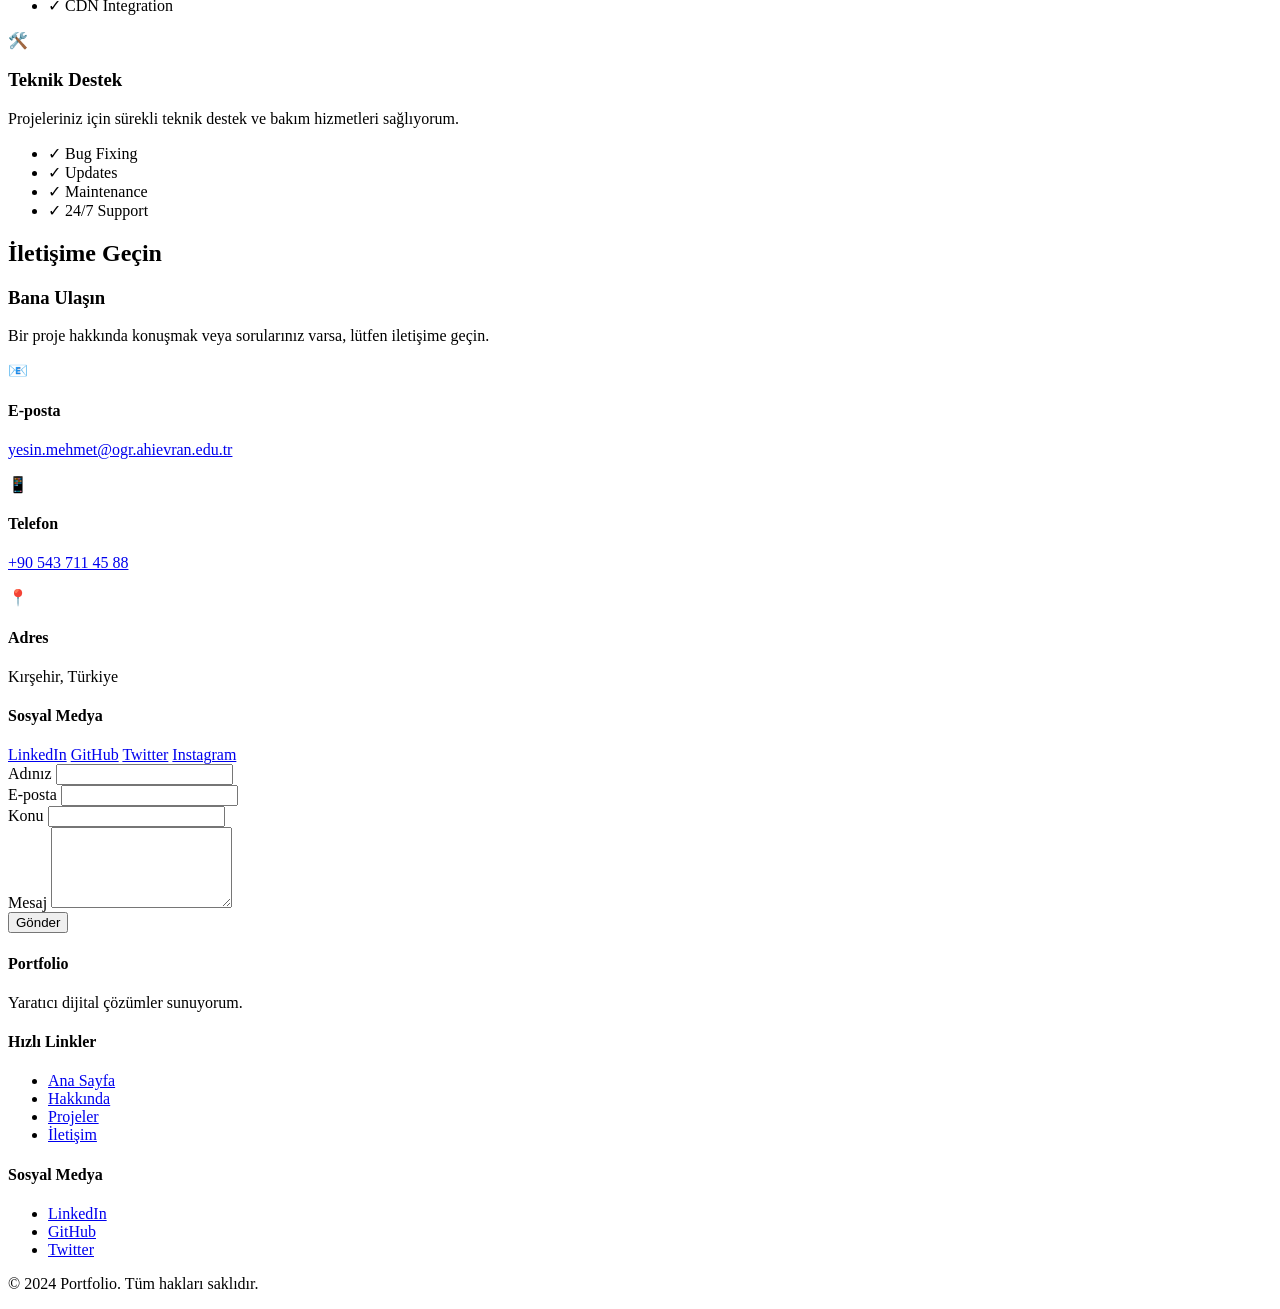
==== commit 0f39fcc5: "Adres Güncellendi" ====
--- a/index.html
+++ b/index.html
@@ -364,7 +364,7 @@
                             <span class="contact-icon">📍</span>
                             <div>
                                 <h4>Adres</h4>
-                                <p>Yozgat, Türkiye</p>
+                                <p>Kırşehir, Türkiye</p>
                             </div>
                         </div>
                     </div>
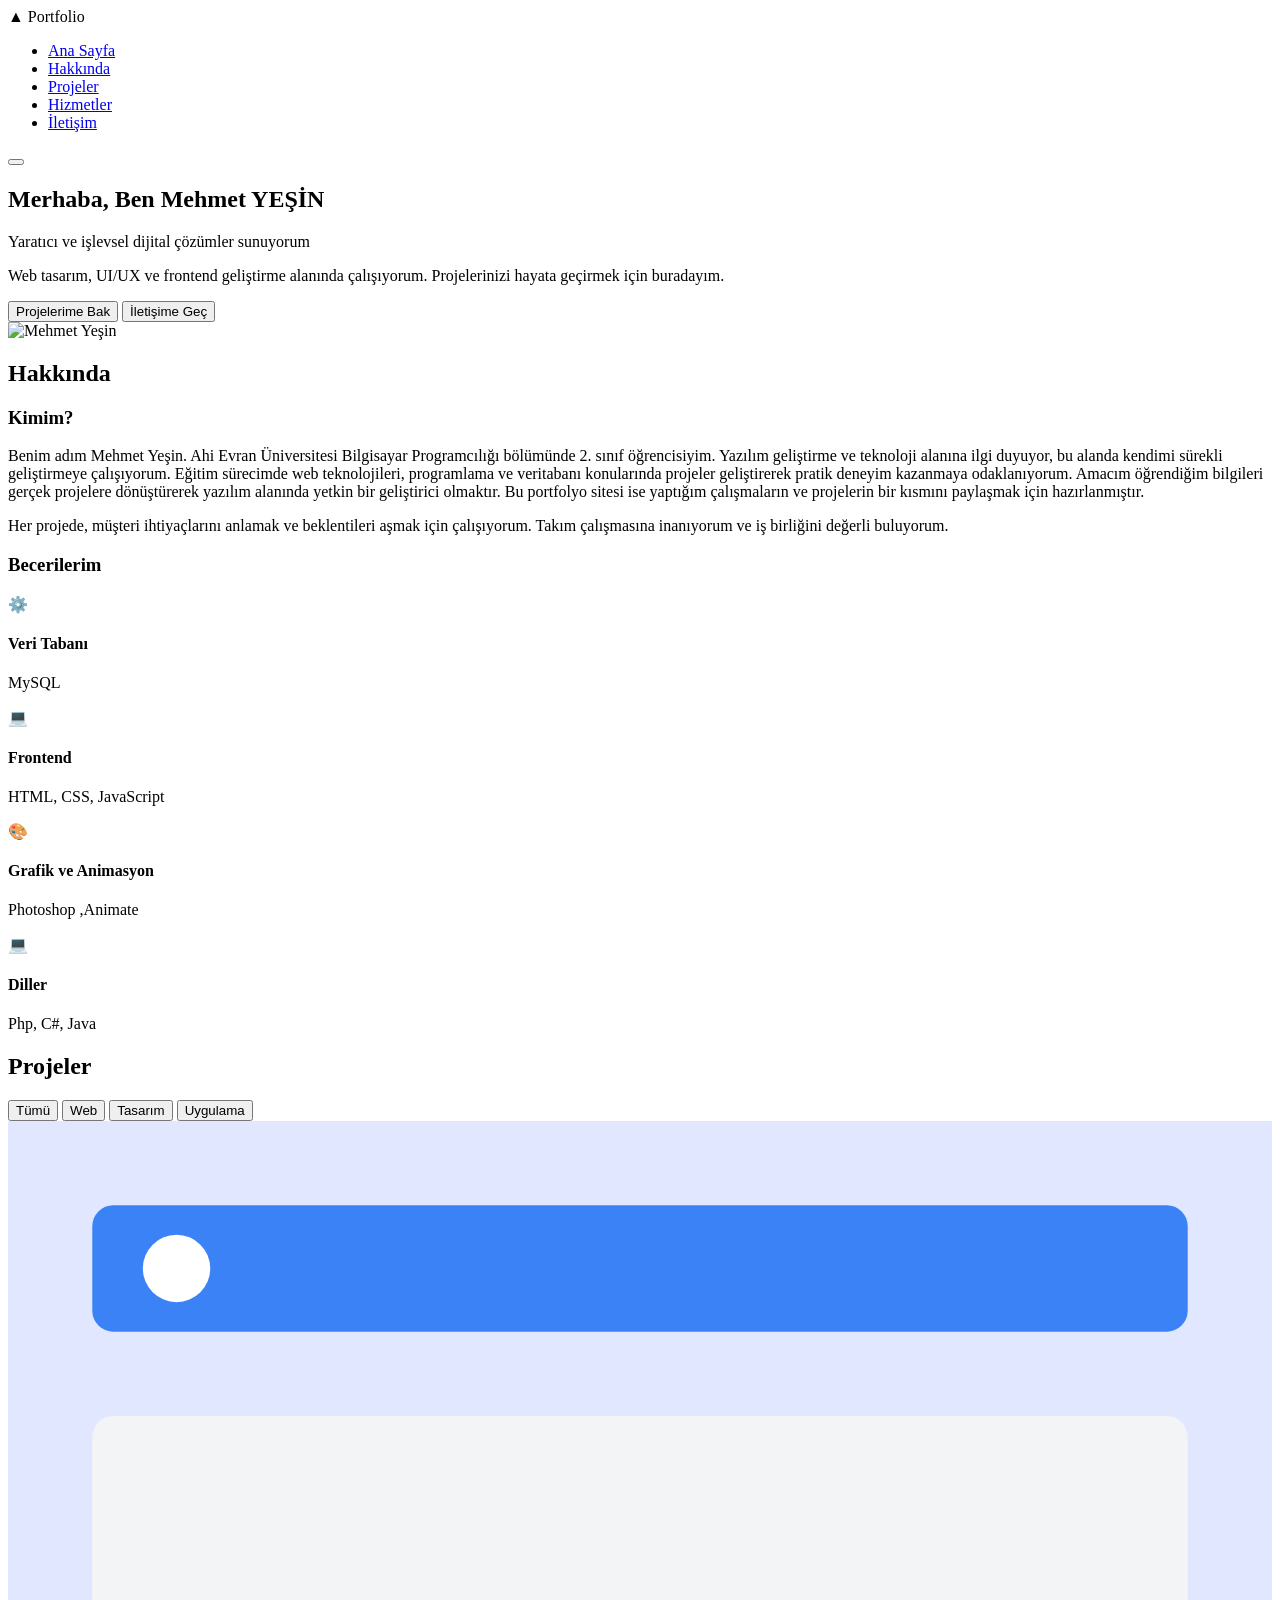
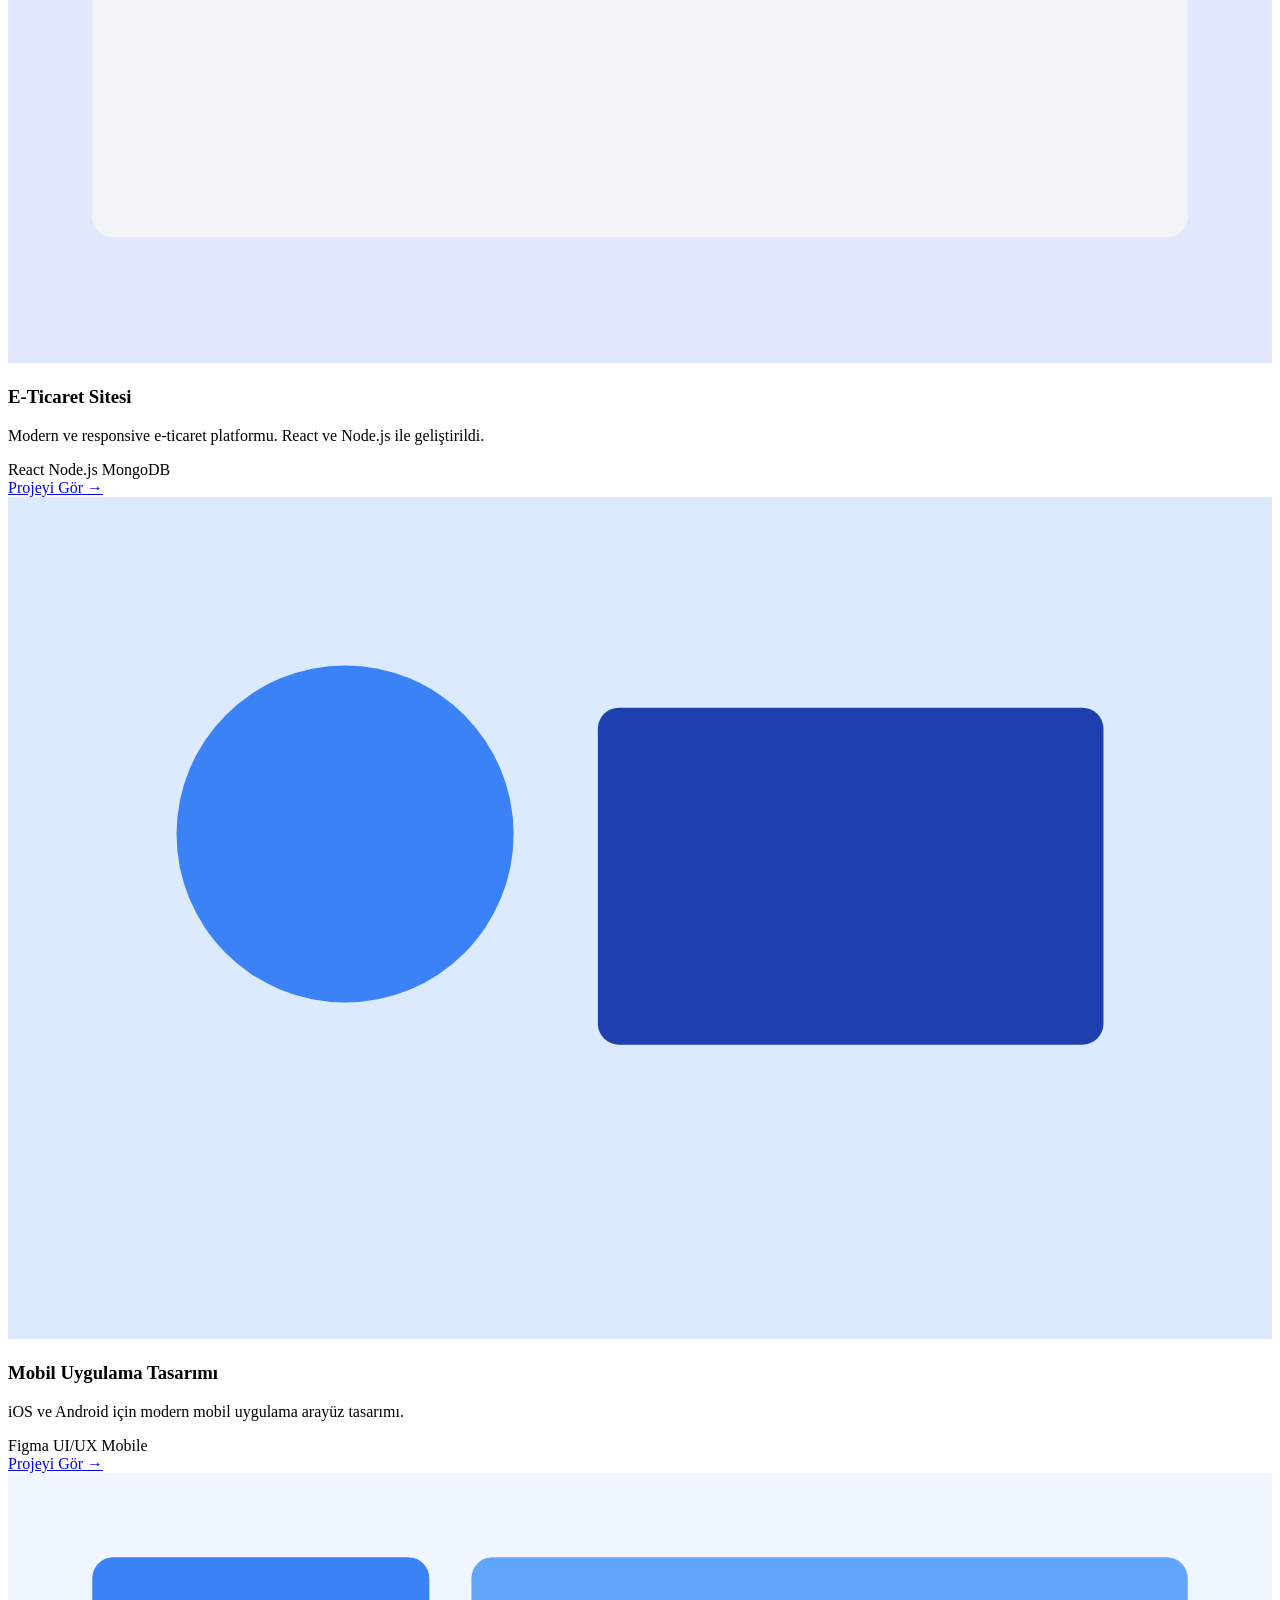
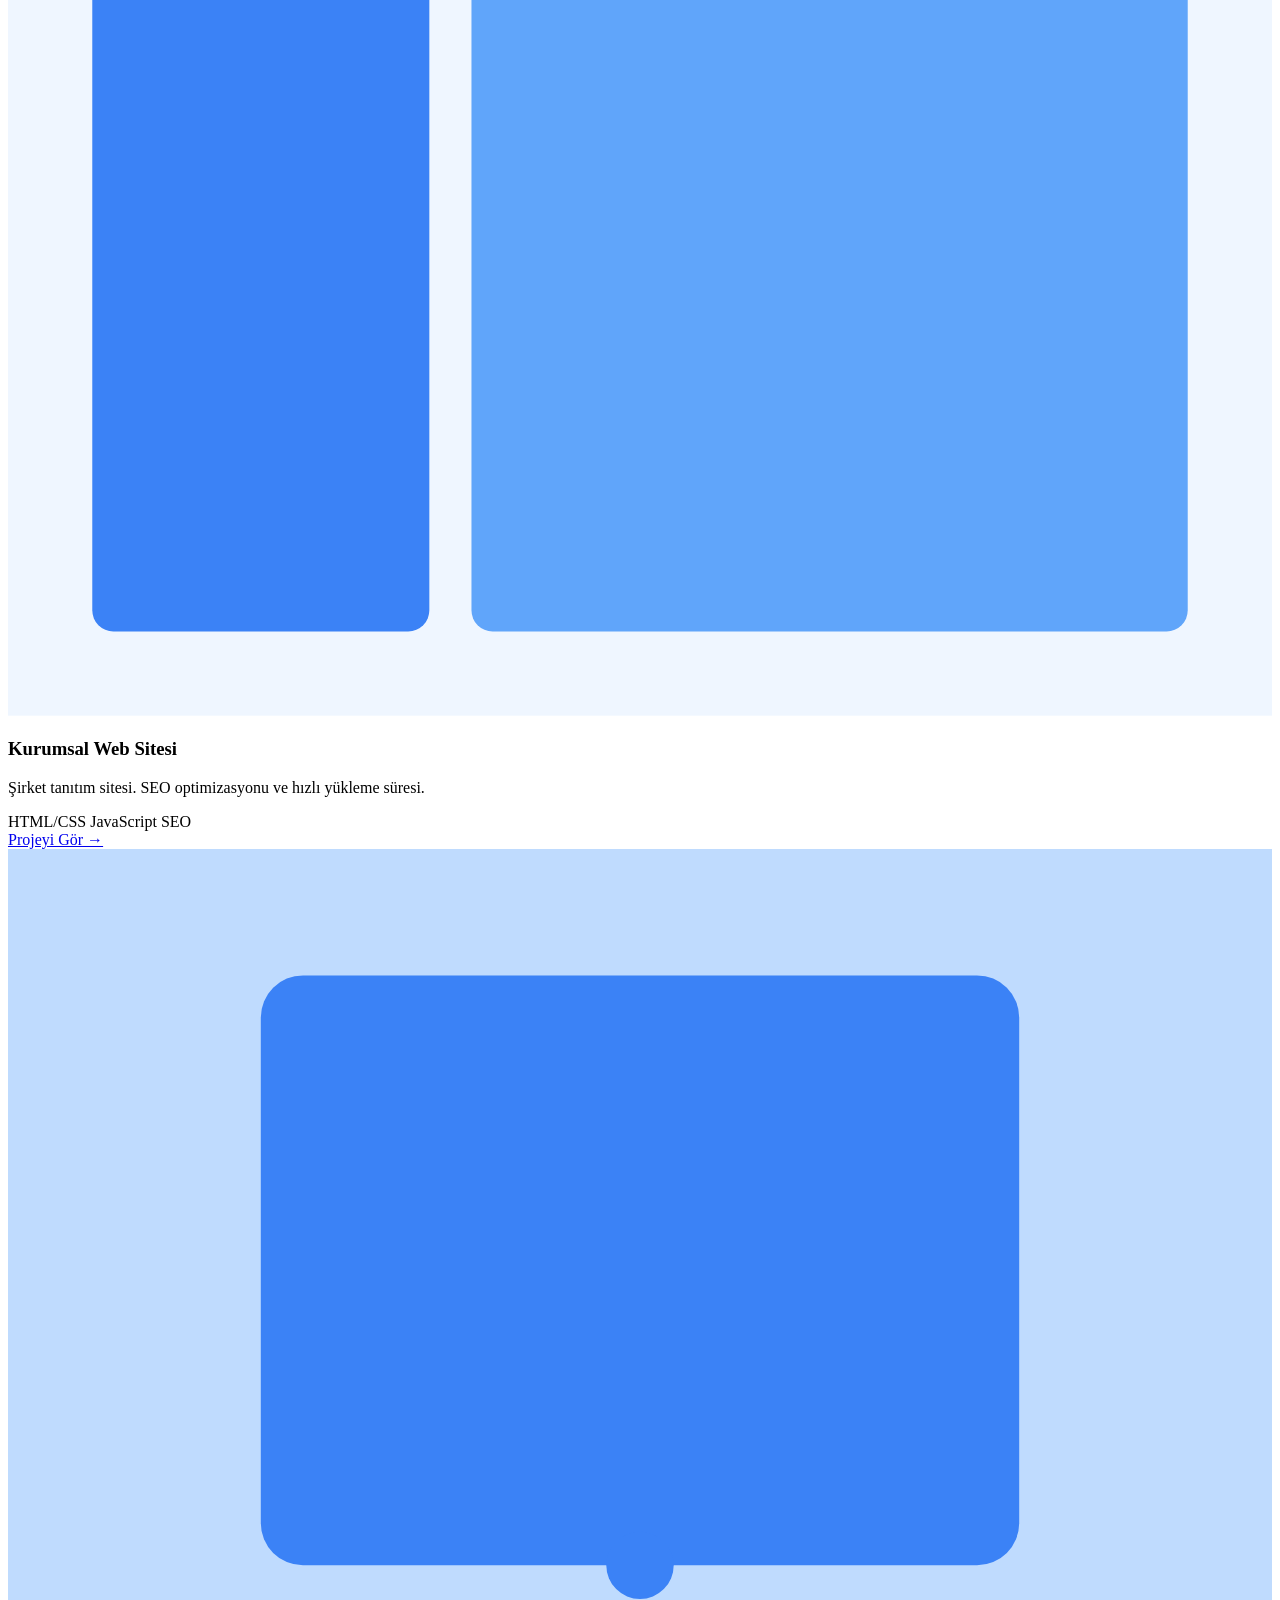
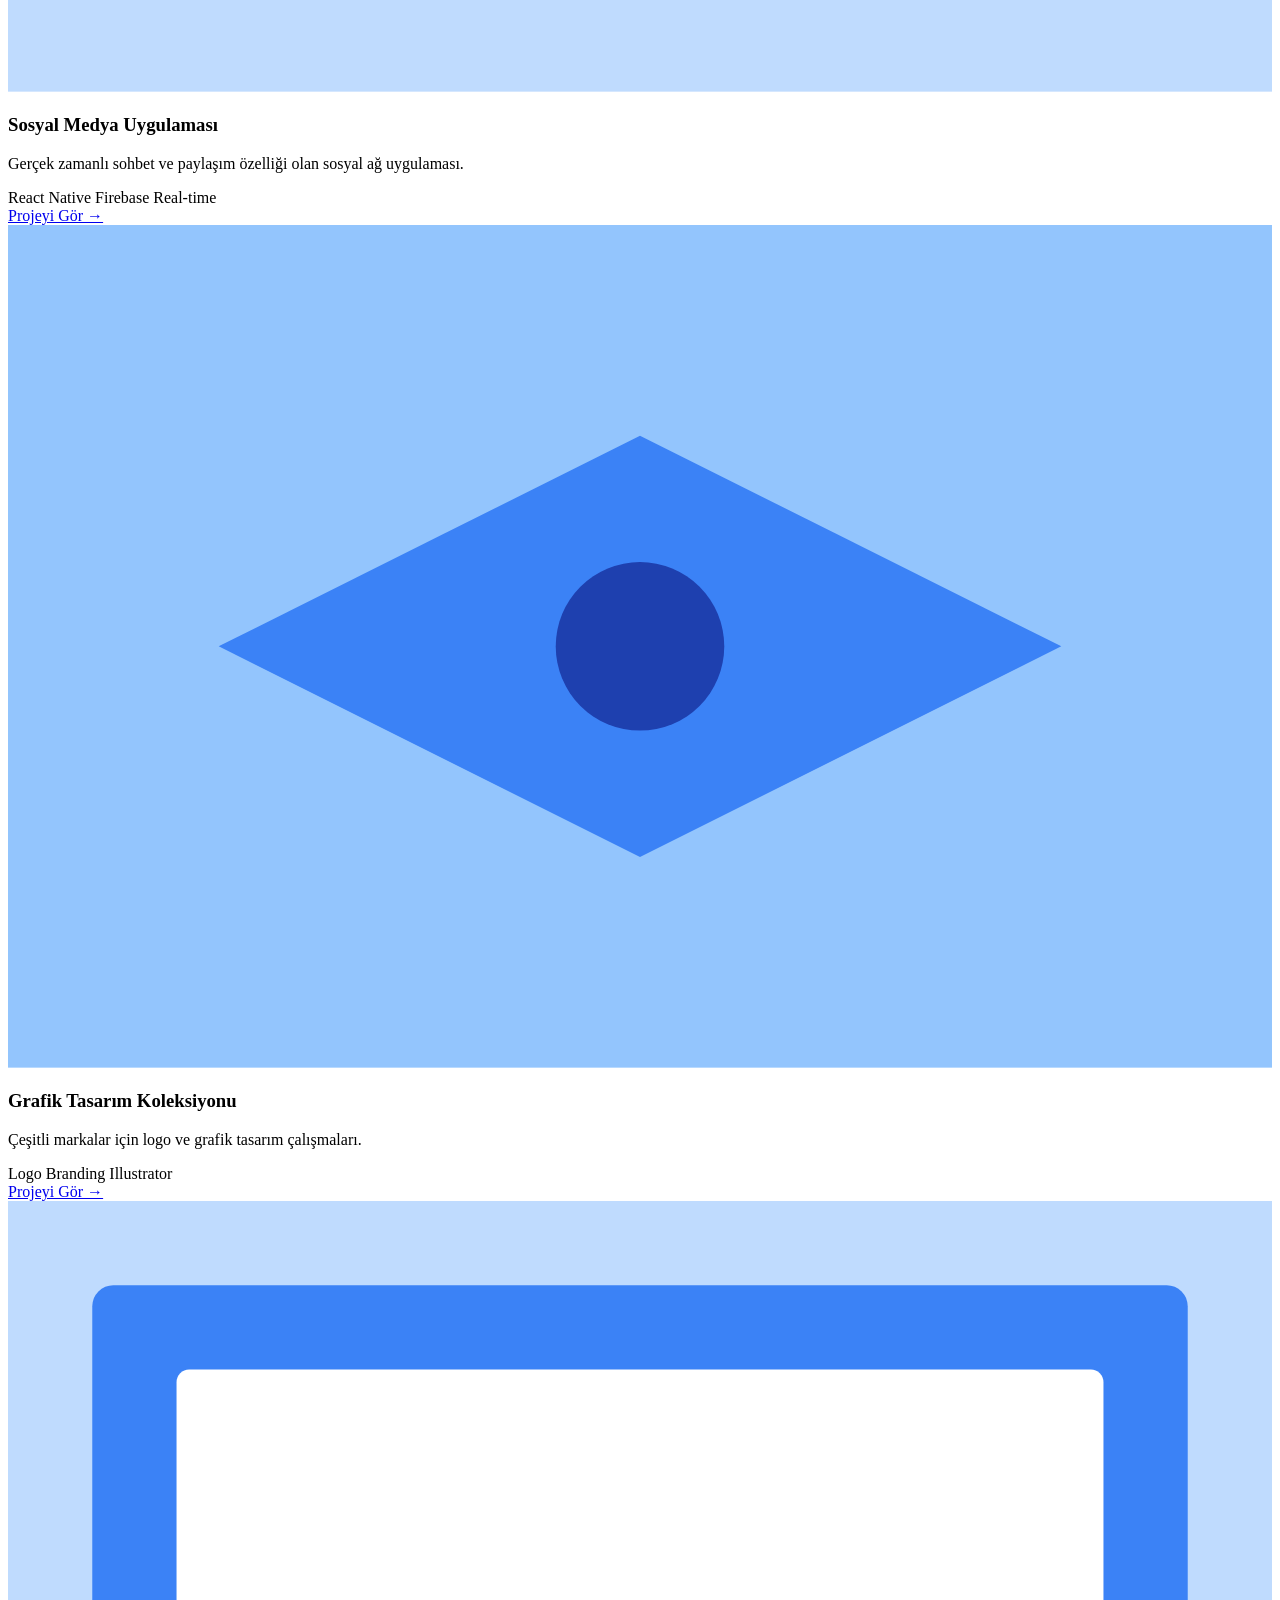
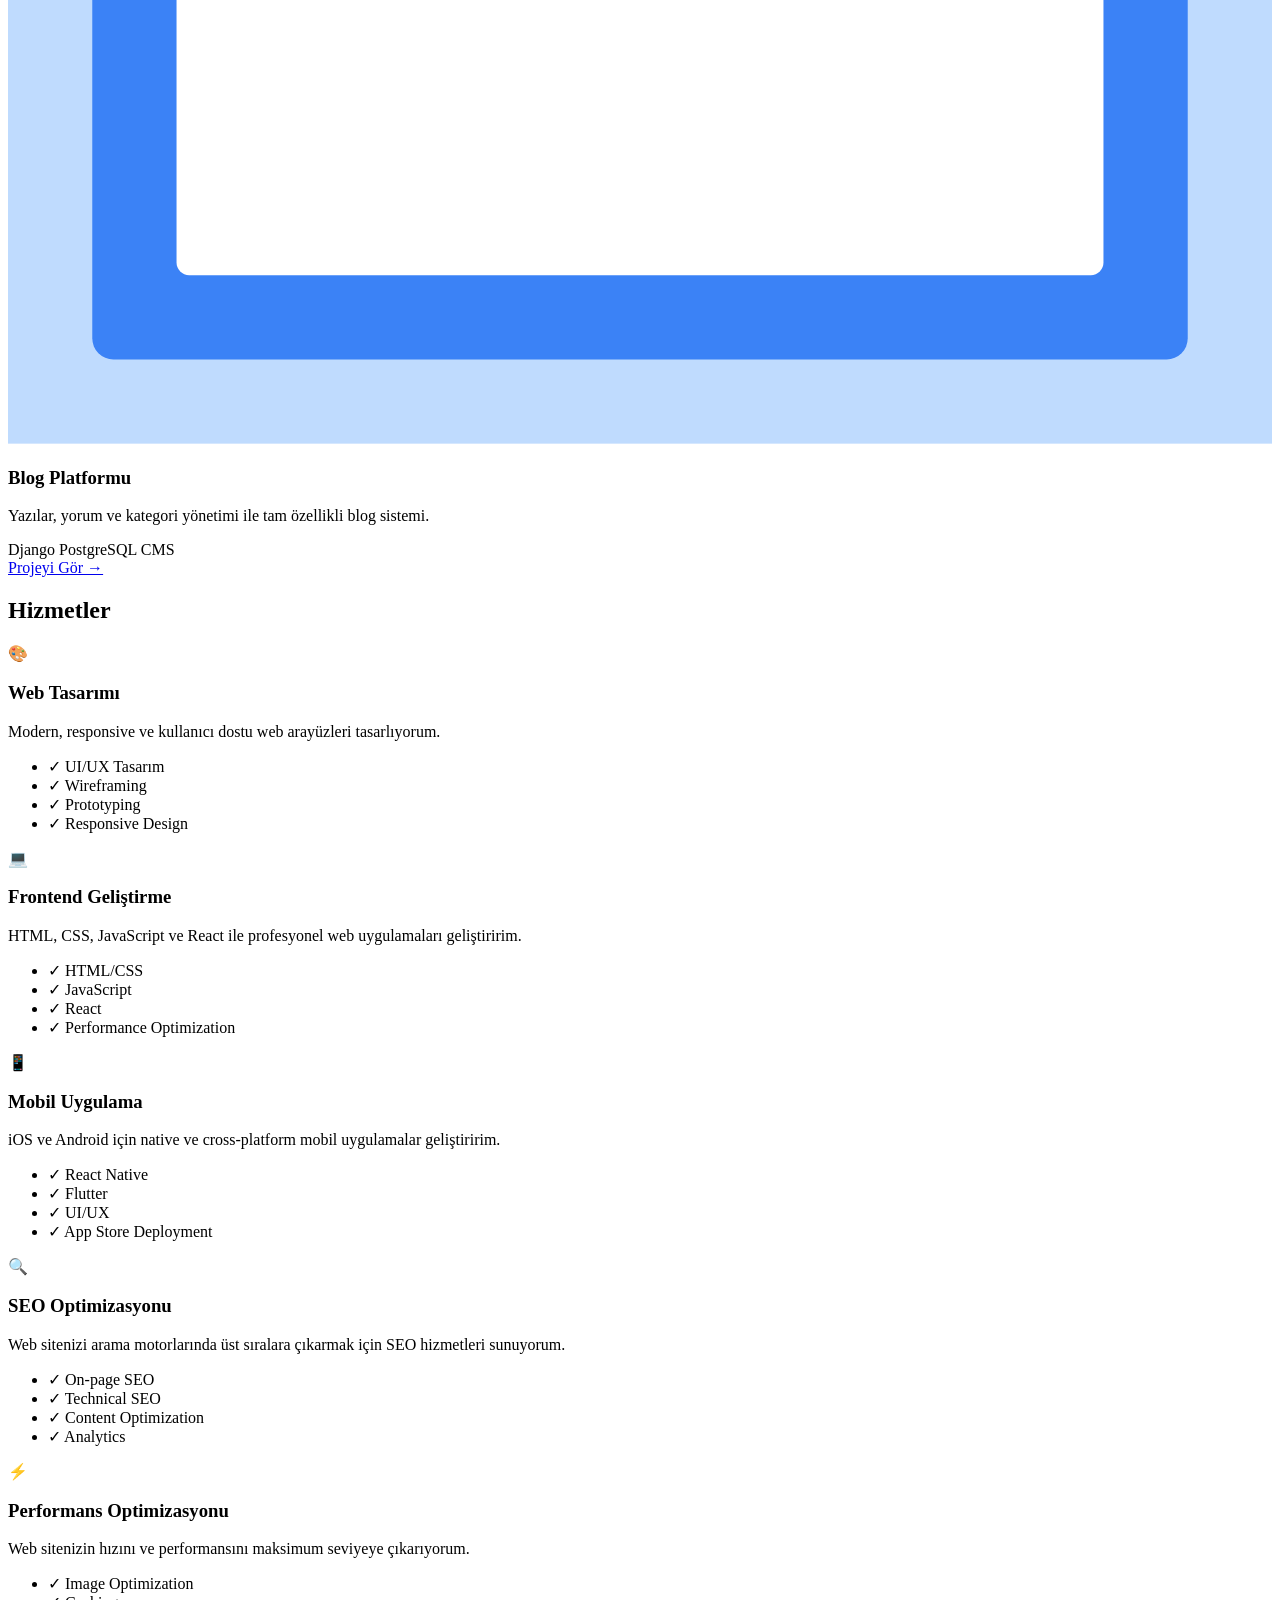
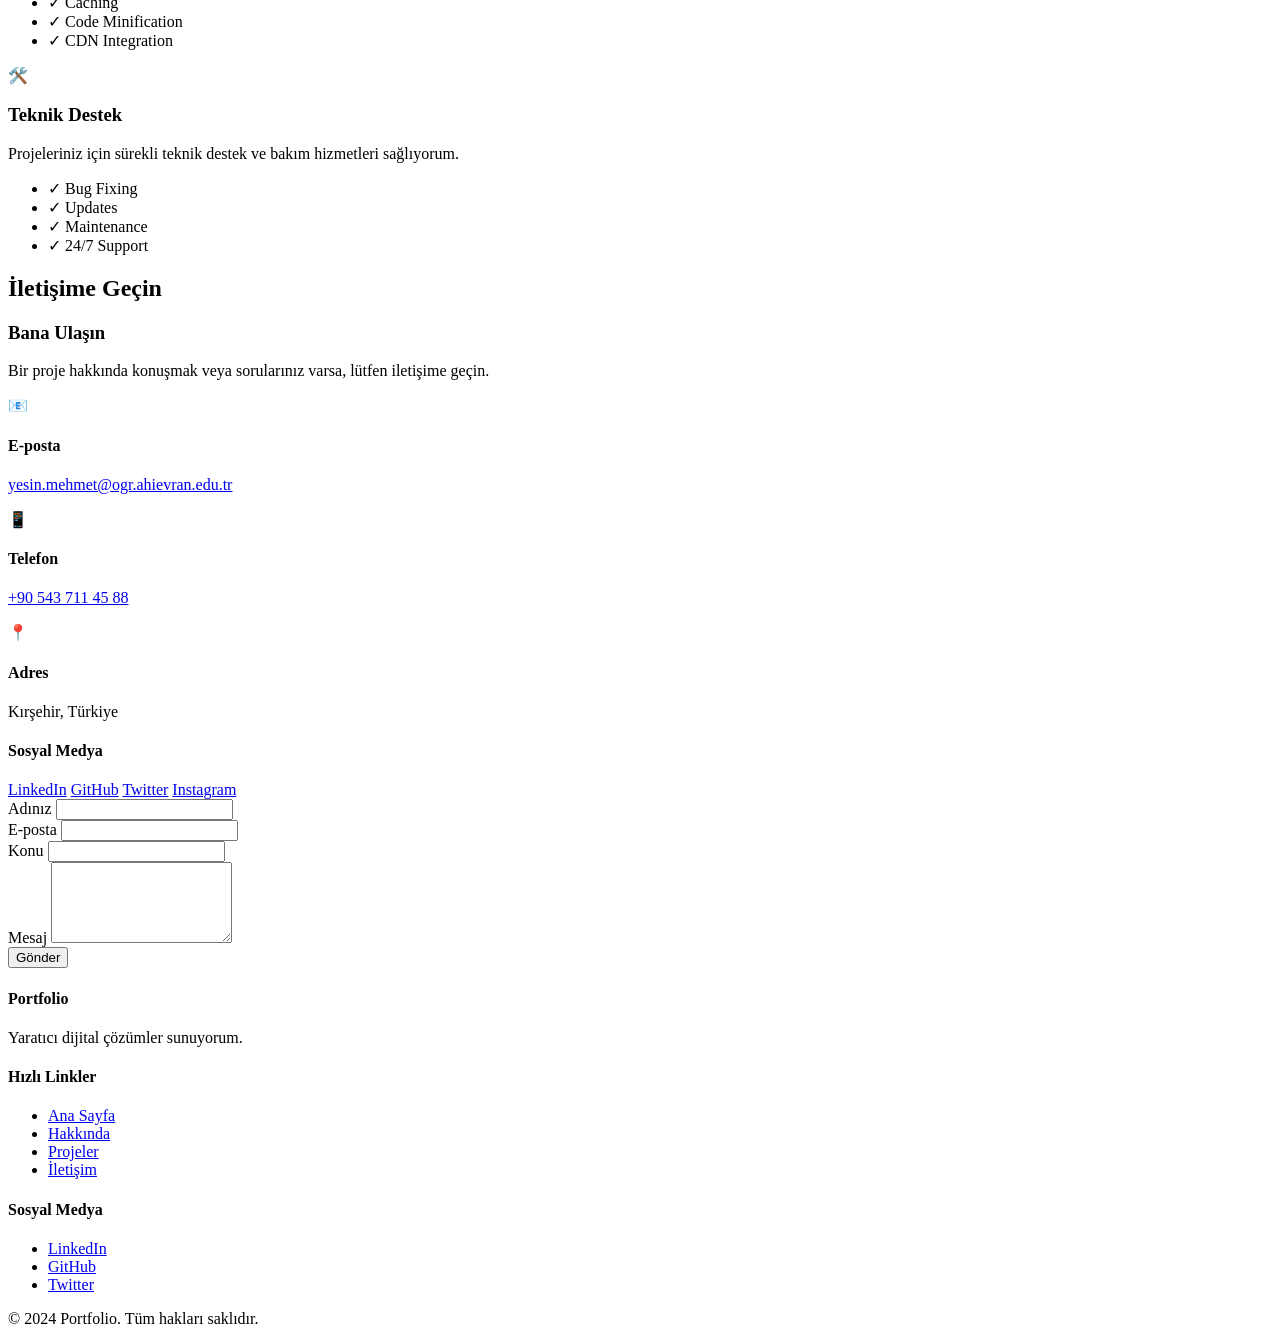
==== commit 427f3129: "Becerilerim bölümü güncellendi" ====
--- a/index.html
+++ b/index.html
@@ -104,14 +104,14 @@
                             <p>HTML, CSS, JavaScript</p>
                         </div>
                         <div class="skill-card">
-                            <div class="skill-icon"></div>
-                            <h4>Grafik ve Animasyon</h4>
+                            <div class="skill-icon">🎨</div>
+                            <h4>Grafik ve Animasyon </h4>
                             <p>Photoshop ,Animate</p>
                         </div>
                         <div class="skill-card">
-                            <div class="skill-icon">🎯</div>
-                            <h4>Responsive Design</h4>
-                            <p>Mobile-first approach</p>
+                            <div class="skill-icon">💻</div>
+                            <h4>Diller</h4>
+                            <p>Php, C#, Java</p>
                         </div>
                     </div>
                 </div>
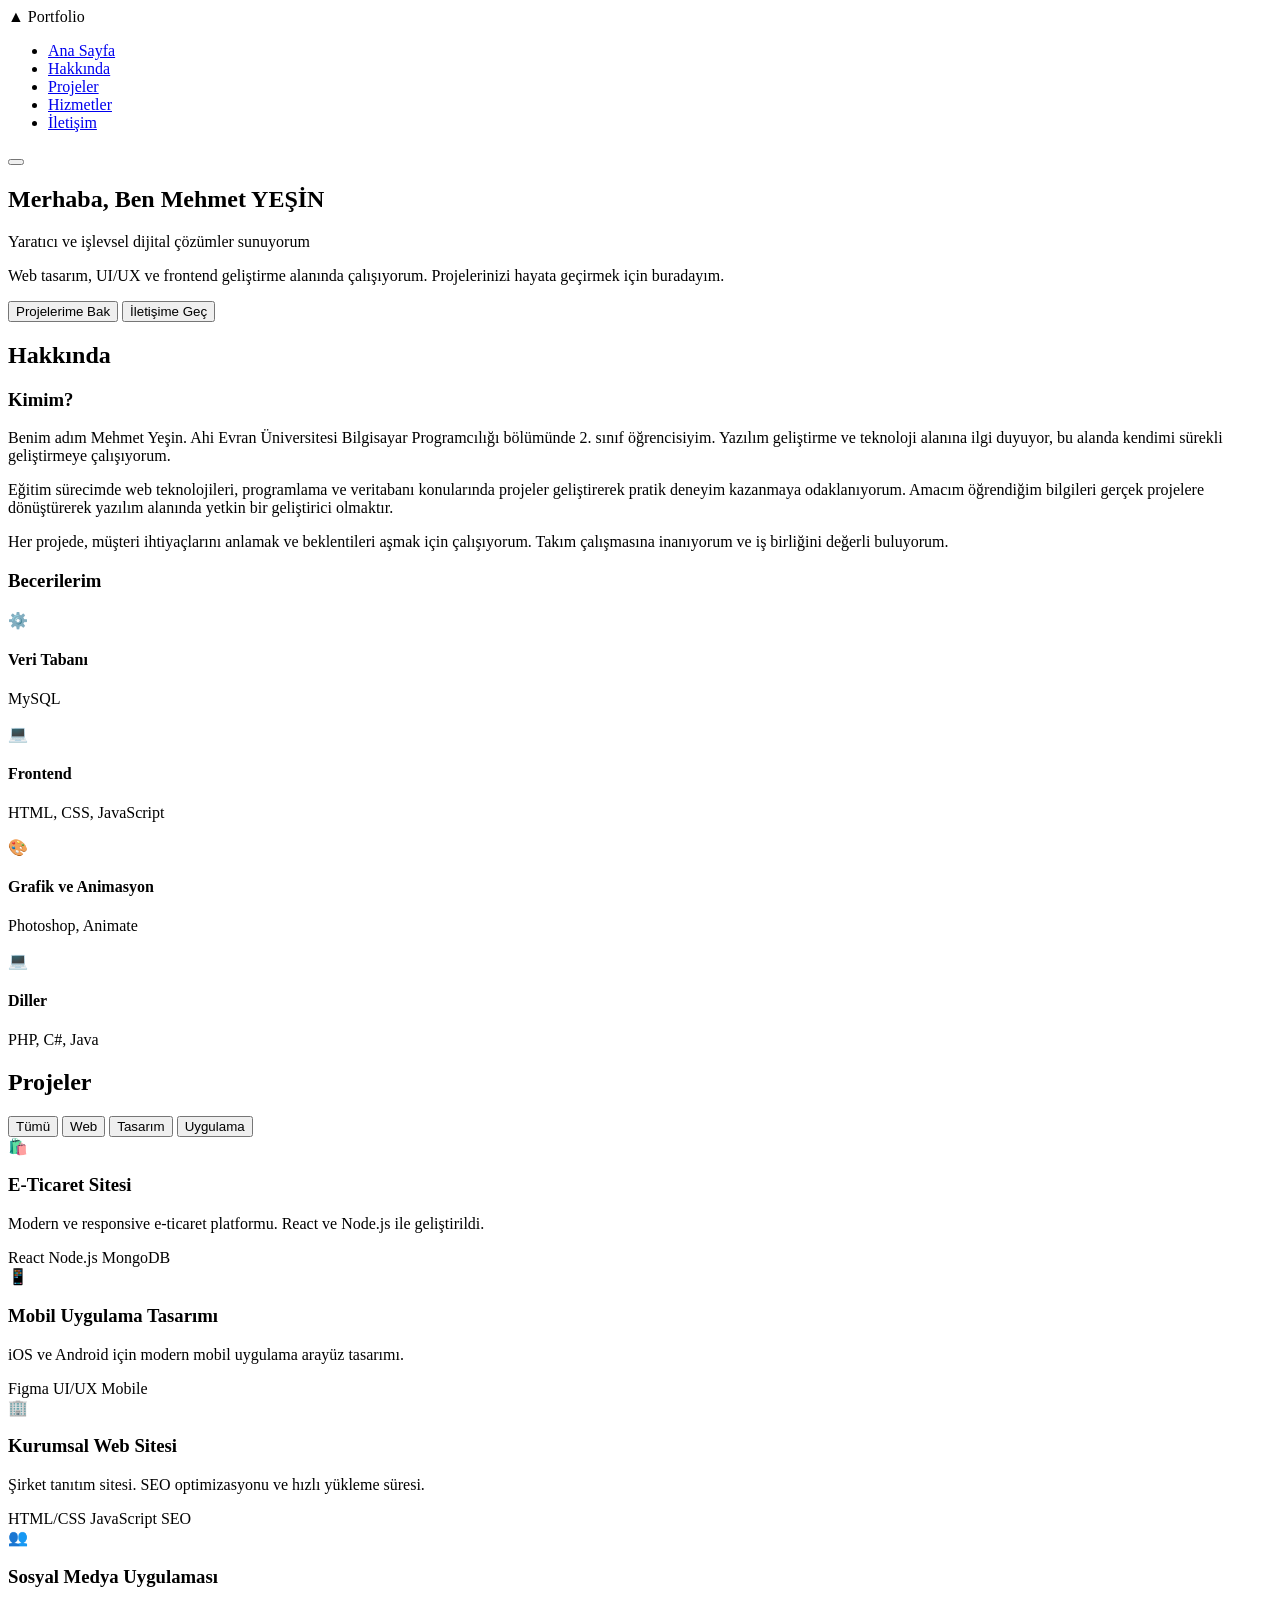
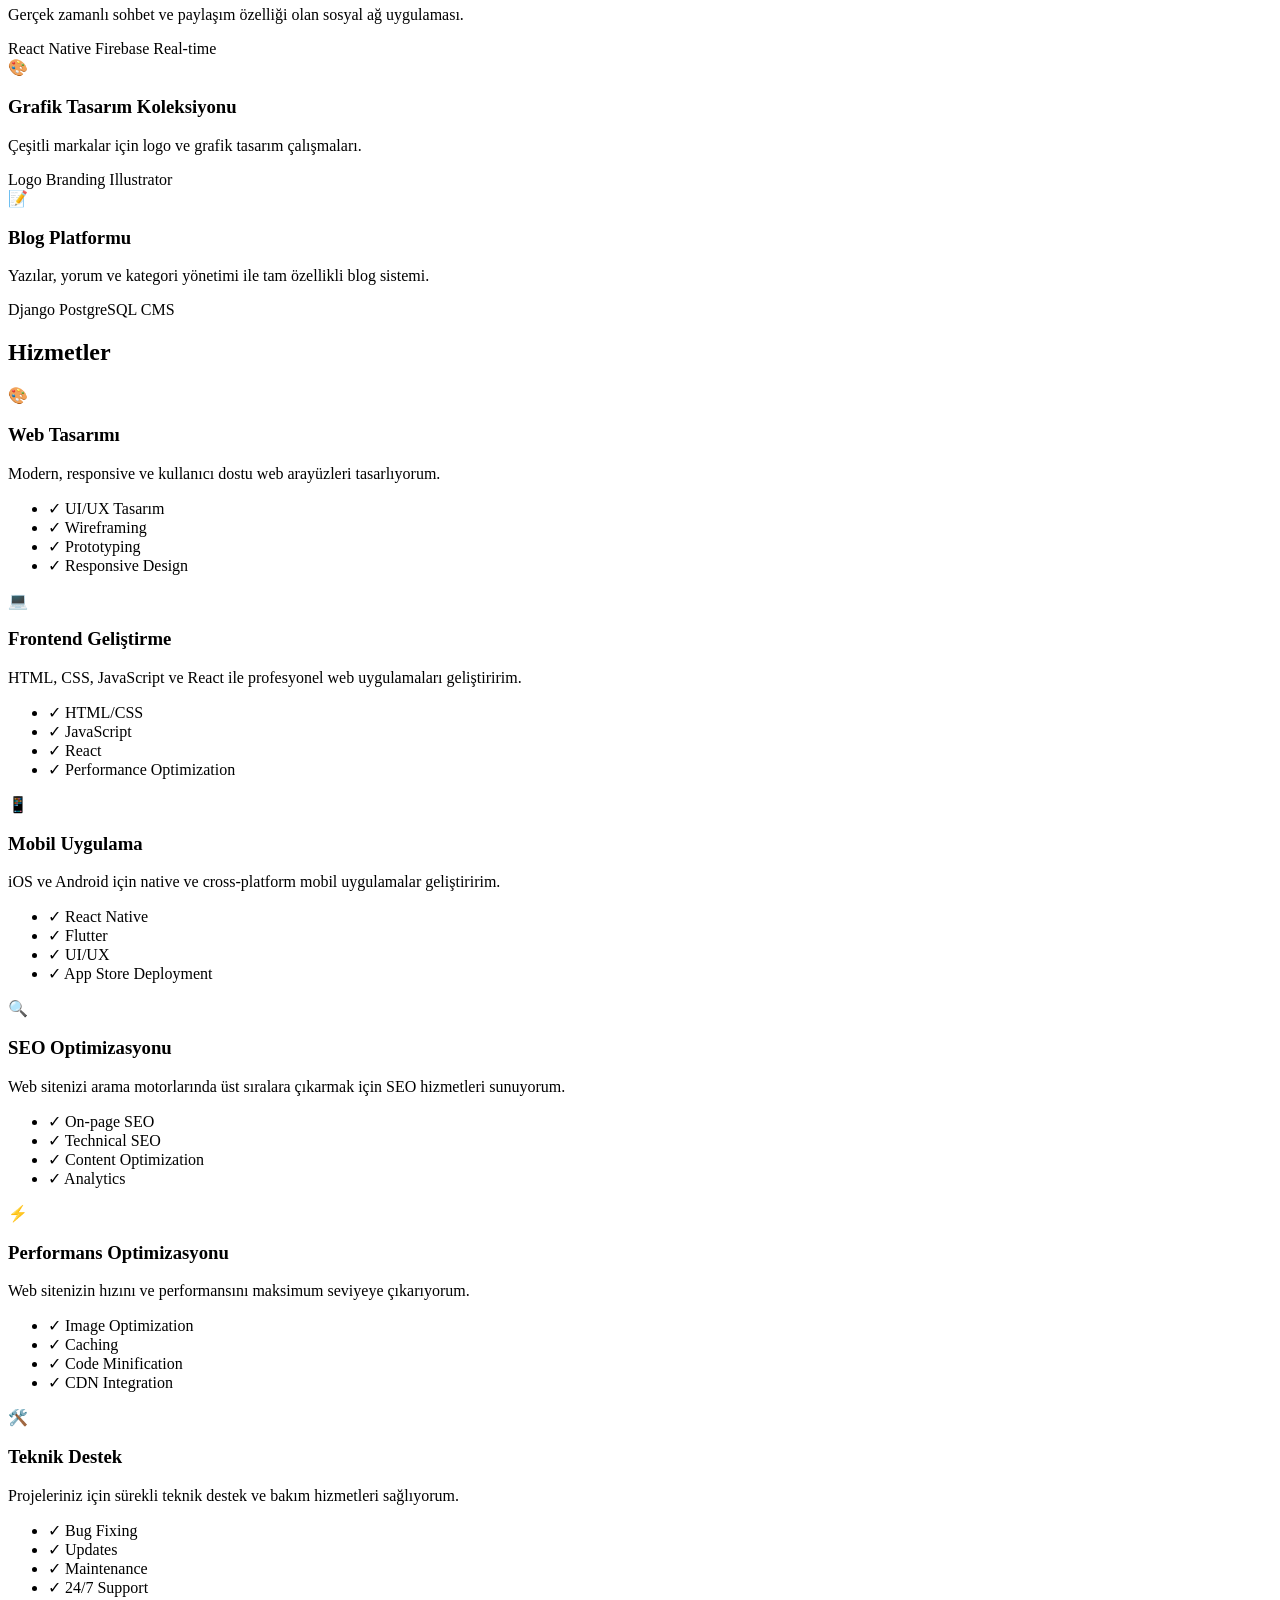
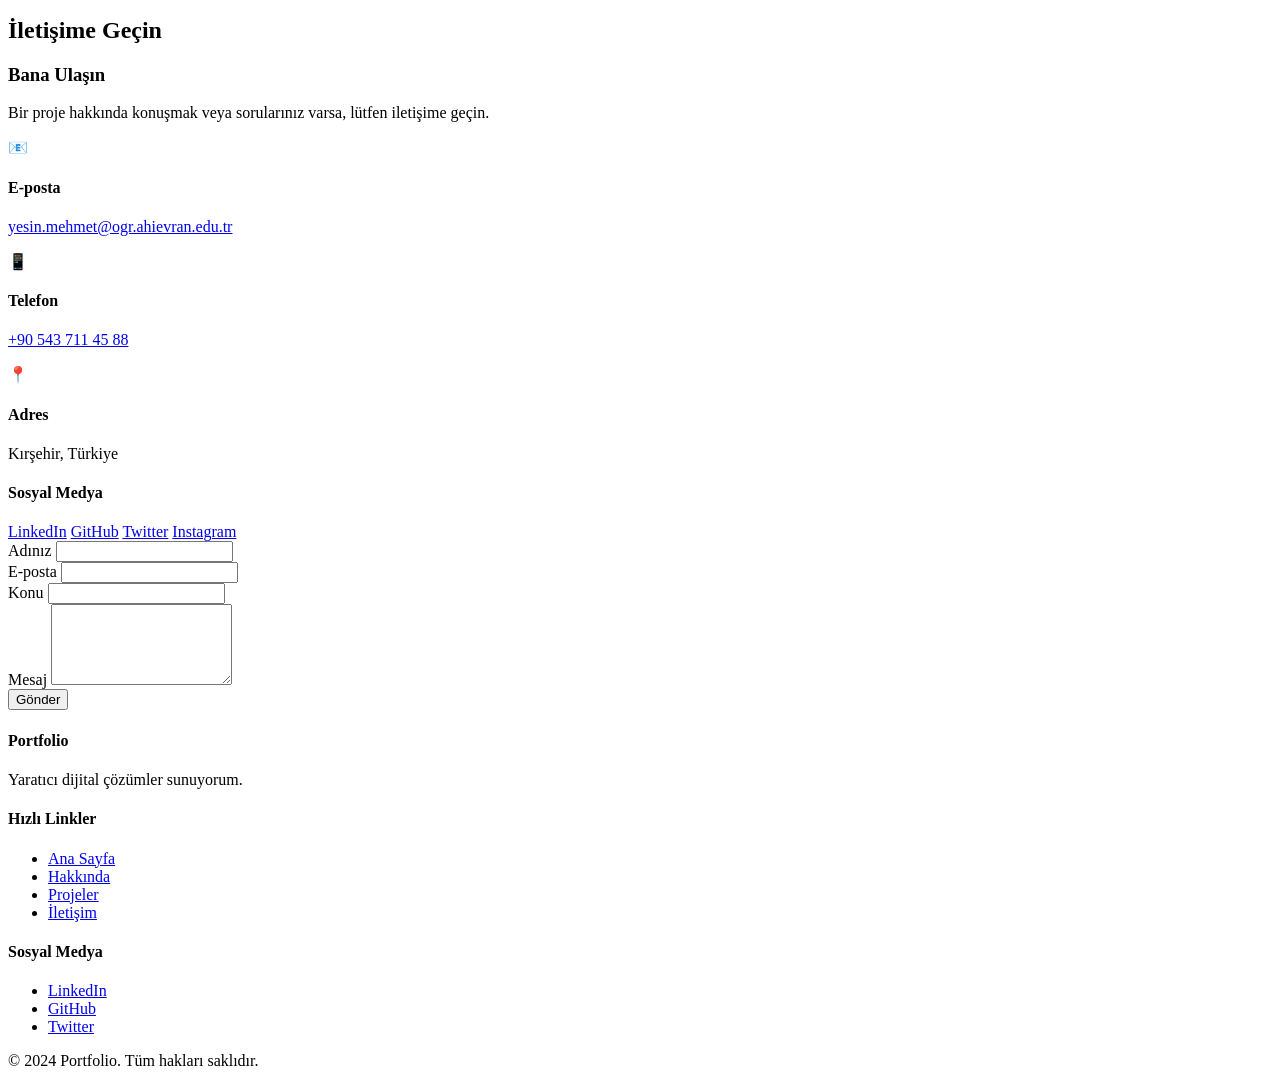
==== commit 82bdc6ab: "update index.html kaydırmalı olarak yaptığım anasayfa mı ayrı sayfalara ayırdım" ====
--- a/index.html
+++ b/index.html
@@ -3,14 +3,11 @@
 <head>
     <meta charset="UTF-8">
     <meta name="viewport" content="width=device-width, initial-scale=1.0">
-    <title>Portfolyo - Profesyonel Çalışmalar</title>
+    <title>Mehmet Yeşin - Portfolyo</title>
     <link rel="stylesheet" href="styles.css">
-    <link rel="preconnect" href="https://fonts.googleapis.com">
-    <link rel="preconnect" href="https://fonts.gstatic.com" crossorigin>
-    <link href="https://fonts.googleapis.com/css2?family=Inter:wght@300;400;500;600;700&display=swap" rel="stylesheet">
 </head>
 <body>
-   <!-- Navigasyon -->
+    <!-- Navigasyon -->
     <nav class="navbar">
         <div class="container">
             <div class="nav-content">
@@ -18,12 +15,12 @@
                     <span class="logo-icon">▲</span>
                     <span class="logo-text">Portfolio</span>
                 </div>
-                <ul class="nav-menu">
-                    <li><a href="#home" class="nav-link active">Ana Sayfa</a></li>
-                    <li><a href="#about" class="nav-link">Hakkında</a></li>
-                    <li><a href="#projects" class="nav-link">Projeler</a></li>
-                    <li><a href="#services" class="nav-link">Hizmetler</a></li>
-                    <li><a href="#contact" class="nav-link">İletişim</a></li>
+                <ul class="nav-menu" id="navMenu">
+                    <li><a href="#home" class="nav-link active" onclick="goToPage('home')">Ana Sayfa</a></li>
+                    <li><a href="#about" class="nav-link" onclick="goToPage('about')">Hakkında</a></li>
+                    <li><a href="#projects" class="nav-link" onclick="goToPage('projects')">Projeler</a></li>
+                    <li><a href="#services" class="nav-link" onclick="goToPage('services')">Hizmetler</a></li>
+                    <li><a href="#contact" class="nav-link" onclick="goToPage('contact')">İletişim</a></li>
                 </ul>
                 <button class="menu-toggle" id="menuToggle">
                     <span></span>
@@ -34,45 +31,30 @@
         </div>
     </nav>
 
-    <!-- Hero Section -->
-    <section id="home" class="hero">
-        <div class="container">
-            <div class="hero-content">
-                <div class="hero-text">
-                    <h1 class="hero-title">Merhaba, Ben <span class="highlight">Mehmet YEŞİN</span></h1>
-                    <p class="hero-subtitle">Yaratıcı ve işlevsel dijital çözümler sunuyorum</p>
-                    <p class="hero-description">
-                        Web tasarım, UI/UX ve frontend geliştirme alanında çalışıyorum.
-                        Projelerinizi hayata geçirmek için buradayım.
-                    </p>
-                    <div class="hero-buttons">
-                        <button class="btn btn-primary" onclick="scrollToSection('projects')">Projelerime Bak</button>
-                        <button class="btn btn-secondary" onclick="scrollToSection('contact')">İletişime Geç</button>
-                    </div>
-                </div>
-                <div class="hero-image">
-                    <div class="profile-image">
-                        <div class="profile-image">
-                             <img src="profil.jpeg" alt="Mehmet Yeşin">
-                                                    
-                            <defs>
-                                <linearGradient id="grad1" x1="0%" y1="0%" x2="100%" y2="100%">
-                                    <stop offset="0%" style="stop-color:#3b82f6;stop-opacity:1" />
-                                    <stop offset="100%" style="stop-color:#1e40af;stop-opacity:1" />
-                                </linearGradient>
-                            </defs>
-                            <circle cx="100" cy="100" r="95" fill="url(#grad1)" opacity="0.1"/>
-                            <circle cx="100" cy="80" r="35" fill="url(#grad1)"/>
-                            <path d="M 60 140 Q 100 160 140 140" fill="url(#grad1)" opacity="0.8"/>
-                        </div>
-                    </div>
-                </div>
-            </div>
-        </div>
-    </section>
-
-    <!-- Hakkında Bölümü -->
-    <section id="about" class="about">
+    <!-- Ana Sayfa -->
+    <section id="home" class="page active">
+        <div class="hero">
+            <div class="container">
+                <div class="hero-content">
+                    <div class="hero-text">
+                        <h1 class="hero-title">Merhaba, Ben <span class="highlight">Mehmet YEŞİN</span></h1>
+                        <p class="hero-subtitle">Yaratıcı ve işlevsel dijital çözümler sunuyorum</p>
+                        <p class="hero-description">
+                            Web tasarım, UI/UX ve frontend geliştirme alanında çalışıyorum.
+                            Projelerinizi hayata geçirmek için buradayım.
+                        </p>
+                        <div class="hero-buttons">
+                            <button class="btn btn-primary" onclick="goToPage('projects')">Projelerime Bak</button>
+                            <button class="btn btn-secondary" onclick="goToPage('contact')">İletişime Geç</button>
+                        </div>
+                    </div>
+                </div>
+            </div>
+        </div>
+    </section>
+
+    <!-- Hakkında Sayfası -->
+    <section id="about" class="page">
         <div class="container">
             <h2 class="section-title">Hakkında</h2>
             <div class="about-content">
@@ -80,13 +62,14 @@
                     <h3>Kimim?</h3>
                     <p>
                         Benim adım Mehmet Yeşin. Ahi Evran Üniversitesi Bilgisayar Programcılığı bölümünde 2. sınıf öğrencisiyim.
-                     Yazılım geliştirme ve teknoloji alanına ilgi duyuyor, bu alanda kendimi sürekli geliştirmeye çalışıyorum. 
-                     Eğitim sürecimde web teknolojileri, programlama ve veritabanı konularında projeler geliştirerek pratik deneyim kazanmaya odaklanıyorum.
-                      Amacım öğrendiğim bilgileri gerçek projelere dönüştürerek yazılım alanında yetkin bir geliştirici olmaktır. 
-                      Bu portfolyo sitesi ise yaptığım çalışmaların ve projelerin bir kısmını paylaşmak için hazırlanmıştır.
+                        Yazılım geliştirme ve teknoloji alanına ilgi duyuyor, bu alanda kendimi sürekli geliştirmeye çalışıyorum.
                     </p>
                     <p>
-                        Her projede, müşteri ihtiyaçlarını anlamak ve beklentileri aşmak için çalışıyorum. 
+                        Eğitim sürecimde web teknolojileri, programlama ve veritabanı konularında projeler geliştirerek pratik deneyim kazanmaya odaklanıyorum.
+                        Amacım öğrendiğim bilgileri gerçek projelere dönüştürerek yazılım alanında yetkin bir geliştirici olmaktır.
+                    </p>
+                    <p>
+                        Her projede, müşteri ihtiyaçlarını anlamak ve beklentileri aşmak için çalışıyorum.
                         Takım çalışmasına inanıyorum ve iş birliğini değerli buluyorum.
                     </p>
                 </div>
@@ -105,42 +88,35 @@
                         </div>
                         <div class="skill-card">
                             <div class="skill-icon">🎨</div>
-                            <h4>Grafik ve Animasyon </h4>
-                            <p>Photoshop ,Animate</p>
+                            <h4>Grafik ve Animasyon</h4>
+                            <p>Photoshop, Animate</p>
                         </div>
                         <div class="skill-card">
                             <div class="skill-icon">💻</div>
                             <h4>Diller</h4>
-                            <p>Php, C#, Java</p>
-                        </div>
-                    </div>
-                </div>
-            </div>
-        </div>
-    </section>
-
-    <!-- Projeler Bölümü -->
-    <section id="projects" class="projects">
+                            <p>PHP, C#, Java</p>
+                        </div>
+                    </div>
+                </div>
+            </div>
+        </div>
+    </section>
+
+    <!-- Projeler Sayfası -->
+    <section id="projects" class="page">
         <div class="container">
             <h2 class="section-title">Projeler</h2>
             
             <div class="filter-buttons">
-                <button class="filter-btn active" data-filter="all">Tümü</button>
-                <button class="filter-btn" data-filter="web">Web</button>
-                <button class="filter-btn" data-filter="design">Tasarım</button>
-                <button class="filter-btn" data-filter="app">Uygulama</button>
-            </div>
-
-            <div class="projects-grid">
+                <button class="filter-btn active" onclick="filterProjects('all')">Tümü</button>
+                <button class="filter-btn" onclick="filterProjects('web')">Web</button>
+                <button class="filter-btn" onclick="filterProjects('design')">Tasarım</button>
+                <button class="filter-btn" onclick="filterProjects('app')">Uygulama</button>
+            </div>
+
+            <div class="projects-grid" id="projectsGrid">
                 <div class="project-card" data-category="web">
-                    <div class="project-image">
-                        <svg viewBox="0 0 300 200" xmlns="http://www.w3.org/2000/svg">
-                            <rect width="300" height="200" fill="#e0e7ff"/>
-                            <rect x="20" y="20" width="260" height="30" fill="#3b82f6" rx="5"/>
-                            <rect x="20" y="70" width="260" height="100" fill="#f3f4f6" rx="5"/>
-                            <circle cx="40" cy="35" r="8" fill="#ffffff"/>
-                        </svg>
-                    </div>
+                    <div class="project-image">🛍️</div>
                     <div class="project-info">
                         <h3>E-Ticaret Sitesi</h3>
                         <p>Modern ve responsive e-ticaret platformu. React ve Node.js ile geliştirildi.</p>
@@ -149,18 +125,11 @@
                             <span class="tag">Node.js</span>
                             <span class="tag">MongoDB</span>
                         </div>
-                        <a href="#" class="project-link">Projeyi Gör →</a>
                     </div>
                 </div>
 
                 <div class="project-card" data-category="design">
-                    <div class="project-image">
-                        <svg viewBox="0 0 300 200" xmlns="http://www.w3.org/2000/svg">
-                            <rect width="300" height="200" fill="#dbeafe"/>
-                            <circle cx="80" cy="80" r="40" fill="#3b82f6"/>
-                            <rect x="140" y="50" width="120" height="80" fill="#1e40af" rx="5"/>
-                        </svg>
-                    </div>
+                    <div class="project-image">📱</div>
                     <div class="project-info">
                         <h3>Mobil Uygulama Tasarımı</h3>
                         <p>iOS ve Android için modern mobil uygulama arayüz tasarımı.</p>
@@ -169,18 +138,11 @@
                             <span class="tag">UI/UX</span>
                             <span class="tag">Mobile</span>
                         </div>
-                        <a href="#" class="project-link">Projeyi Gör →</a>
                     </div>
                 </div>
 
                 <div class="project-card" data-category="web">
-                    <div class="project-image">
-                        <svg viewBox="0 0 300 200" xmlns="http://www.w3.org/2000/svg">
-                            <rect width="300" height="200" fill="#eff6ff"/>
-                            <rect x="20" y="20" width="80" height="160" fill="#3b82f6" rx="5"/>
-                            <rect x="110" y="20" width="170" height="160" fill="#60a5fa" rx="5"/>
-                        </svg>
-                    </div>
+                    <div class="project-image">🏢</div>
                     <div class="project-info">
                         <h3>Kurumsal Web Sitesi</h3>
                         <p>Şirket tanıtım sitesi. SEO optimizasyonu ve hızlı yükleme süresi.</p>
@@ -189,18 +151,11 @@
                             <span class="tag">JavaScript</span>
                             <span class="tag">SEO</span>
                         </div>
-                        <a href="#" class="project-link">Projeyi Gör →</a>
                     </div>
                 </div>
 
                 <div class="project-card" data-category="app">
-                    <div class="project-image">
-                        <svg viewBox="0 0 300 200" xmlns="http://www.w3.org/2000/svg">
-                            <rect width="300" height="200" fill="#bfdbfe"/>
-                            <rect x="60" y="30" width="180" height="140" fill="#3b82f6" rx="10"/>
-                            <circle cx="150" cy="170" r="8" fill="#3b82f6"/>
-                        </svg>
-                    </div>
+                    <div class="project-image">👥</div>
                     <div class="project-info">
                         <h3>Sosyal Medya Uygulaması</h3>
                         <p>Gerçek zamanlı sohbet ve paylaşım özelliği olan sosyal ağ uygulaması.</p>
@@ -209,18 +164,11 @@
                             <span class="tag">Firebase</span>
                             <span class="tag">Real-time</span>
                         </div>
-                        <a href="#" class="project-link">Projeyi Gör →</a>
                     </div>
                 </div>
 
                 <div class="project-card" data-category="design">
-                    <div class="project-image">
-                        <svg viewBox="0 0 300 200" xmlns="http://www.w3.org/2000/svg">
-                            <rect width="300" height="200" fill="#93c5fd"/>
-                            <path d="M 50 100 L 150 50 L 250 100 L 150 150 Z" fill="#3b82f6"/>
-                            <circle cx="150" cy="100" r="20" fill="#1e40af"/>
-                        </svg>
-                    </div>
+                    <div class="project-image">🎨</div>
                     <div class="project-info">
                         <h3>Grafik Tasarım Koleksiyonu</h3>
                         <p>Çeşitli markalar için logo ve grafik tasarım çalışmaları.</p>
@@ -229,18 +177,11 @@
                             <span class="tag">Branding</span>
                             <span class="tag">Illustrator</span>
                         </div>
-                        <a href="#" class="project-link">Projeyi Gör →</a>
                     </div>
                 </div>
 
                 <div class="project-card" data-category="web">
-                    <div class="project-image">
-                        <svg viewBox="0 0 300 200" xmlns="http://www.w3.org/2000/svg">
-                            <rect width="300" height="200" fill="#bfdbfe"/>
-                            <rect x="20" y="20" width="260" height="160" fill="#3b82f6" rx="5"/>
-                            <rect x="40" y="40" width="220" height="120" fill="#ffffff" rx="3"/>
-                        </svg>
-                    </div>
+                    <div class="project-image">📝</div>
                     <div class="project-info">
                         <h3>Blog Platformu</h3>
                         <p>Yazılar, yorum ve kategori yönetimi ile tam özellikli blog sistemi.</p>
@@ -249,15 +190,14 @@
                             <span class="tag">PostgreSQL</span>
                             <span class="tag">CMS</span>
                         </div>
-                        <a href="#" class="project-link">Projeyi Gör →</a>
-                    </div>
-                </div>
-            </div>
-        </div>
-    </section>
-
-    <!-- Hizmetler Bölümü -->
-    <section id="services" class="services">
+                    </div>
+                </div>
+            </div>
+        </div>
+    </section>
+
+    <!-- Hizmetler Sayfası -->
+    <section id="services" class="page">
         <div class="container">
             <h2 class="section-title">Hizmetler</h2>
             <div class="services-grid">
@@ -336,8 +276,8 @@
         </div>
     </section>
 
-    <!-- İletişim Bölümü -->
-    <section id="contact" class="contact">
+    <!-- İletişim Sayfası -->
+    <section id="contact" class="page">
         <div class="container">
             <h2 class="section-title">İletişime Geçin</h2>
             <div class="contact-content">
@@ -350,7 +290,7 @@
                             <span class="contact-icon">📧</span>
                             <div>
                                 <h4>E-posta</h4>
-                                <p><a href="yesin.mehmet@ogr.ahievran.edu.tr">yesin.mehmet@ogr.ahievran.edu.tr</a></p>
+                                <p><a href="mailto:yesin.mehmet@ogr.ahievran.edu.tr">yesin.mehmet@ogr.ahievran.edu.tr</a></p>
                             </div>
                         </div>
                         <div class="contact-item">
@@ -380,7 +320,7 @@
                     </div>
                 </div>
 
-                <form class="contact-form" id="contactForm">
+                <form class="contact-form" id="contactForm" onsubmit="handleSubmit(event)">
                     <div class="form-group">
                         <label for="name">Adınız</label>
                         <input type="text" id="name" name="name" required>
@@ -414,17 +354,17 @@
                 <div class="footer-section">
                     <h4>Hızlı Linkler</h4>
                     <ul>
-                        <li><a href="#home">Ana Sayfa</a></li>
-                        <li><a href="#about">Hakkında</a></li>
-                        <li><a href="#projects">Projeler</a></li>
-                        <li><a href="#contact">İletişim</a></li>
+                        <li><a href="#" onclick="goToPage('home')">Ana Sayfa</a></li>
+                        <li><a href="#" onclick="goToPage('about')">Hakkında</a></li>
+                        <li><a href="#" onclick="goToPage('projects')">Projeler</a></li>
+                        <li><a href="#" onclick="goToPage('contact')">İletişim</a></li>
                     </ul>
                 </div>
                 <div class="footer-section">
                     <h4>Sosyal Medya</h4>
                     <ul>
-                        <li><a href="m.yesnn">LinkedIn</a></li>
-                        <li><a href="mehmetyesn">GitHub</a></li>
+                        <li><a href="#">LinkedIn</a></li>
+                        <li><a href="#">GitHub</a></li>
                         <li><a href="#">Twitter</a></li>
                     </ul>
                 </div>
@@ -438,4 +378,3 @@
     <script src="script.js"></script>
 </body>
 </html>
-
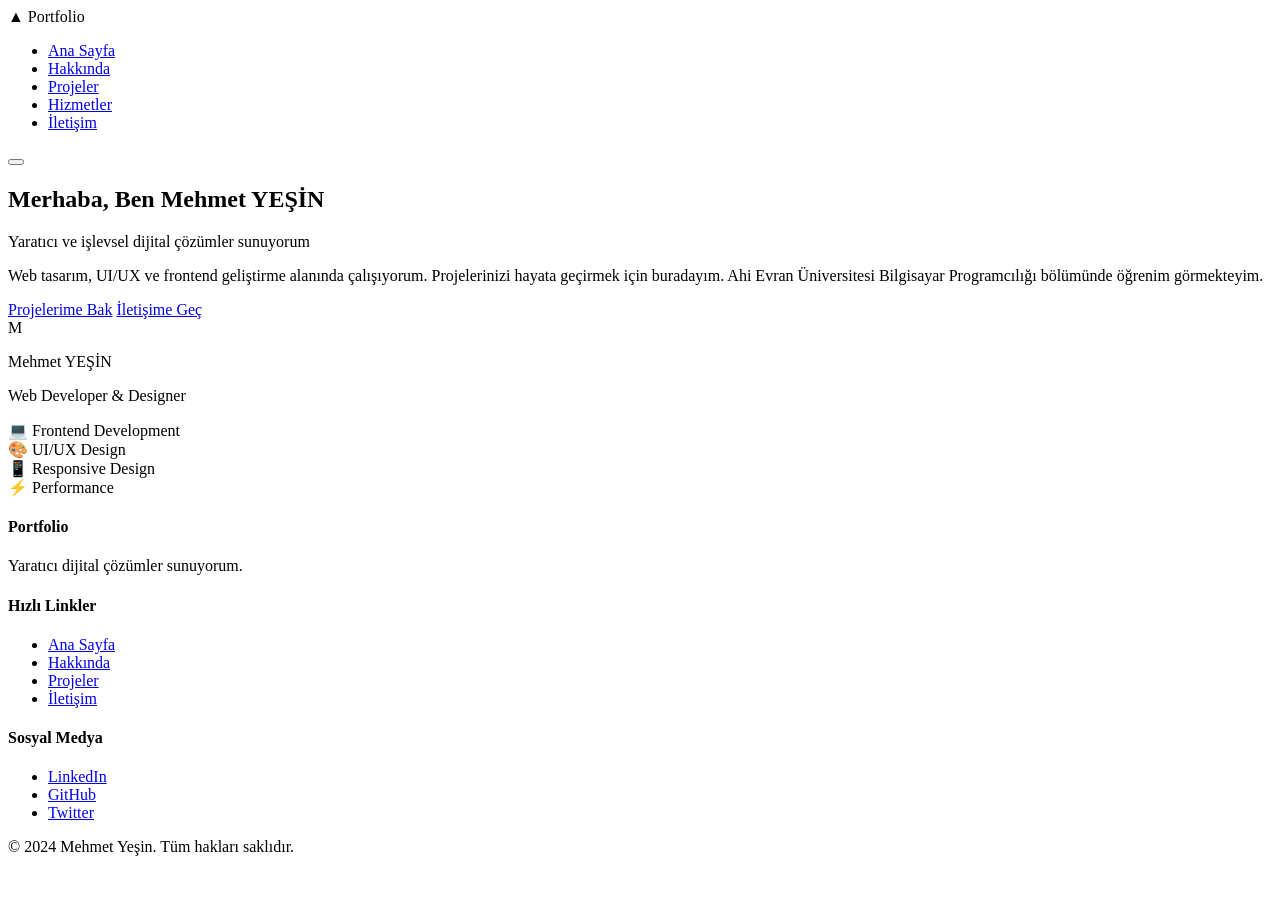
==== commit eb37f24b: "Update index.html" ====
--- a/index.html
+++ b/index.html
@@ -16,11 +16,11 @@
                     <span class="logo-text">Portfolio</span>
                 </div>
                 <ul class="nav-menu" id="navMenu">
-                    <li><a href="#home" class="nav-link active" onclick="goToPage('home')">Ana Sayfa</a></li>
-                    <li><a href="#about" class="nav-link" onclick="goToPage('about')">Hakkında</a></li>
-                    <li><a href="#projects" class="nav-link" onclick="goToPage('projects')">Projeler</a></li>
-                    <li><a href="#services" class="nav-link" onclick="goToPage('services')">Hizmetler</a></li>
-                    <li><a href="#contact" class="nav-link" onclick="goToPage('contact')">İletişim</a></li>
+                    <li><a href="index.html" class="nav-link active">Ana Sayfa</a></li>
+                    <li><a href="about.html" class="nav-link">Hakkında</a></li>
+                    <li><a href="projects.html" class="nav-link">Projeler</a></li>
+                    <li><a href="services.html" class="nav-link">Hizmetler</a></li>
+                    <li><a href="contact.html" class="nav-link">İletişim</a></li>
                 </ul>
                 <button class="menu-toggle" id="menuToggle">
                     <span></span>
@@ -31,314 +31,53 @@
         </div>
     </nav>
 
-    <!-- Ana Sayfa -->
-    <section id="home" class="page active">
-        <div class="hero">
-            <div class="container">
-                <div class="hero-content">
-                    <div class="hero-text">
-                        <h1 class="hero-title">Merhaba, Ben <span class="highlight">Mehmet YEŞİN</span></h1>
-                        <p class="hero-subtitle">Yaratıcı ve işlevsel dijital çözümler sunuyorum</p>
-                        <p class="hero-description">
-                            Web tasarım, UI/UX ve frontend geliştirme alanında çalışıyorum.
-                            Projelerinizi hayata geçirmek için buradayım.
-                        </p>
-                        <div class="hero-buttons">
-                            <button class="btn btn-primary" onclick="goToPage('projects')">Projelerime Bak</button>
-                            <button class="btn btn-secondary" onclick="goToPage('contact')">İletişime Geç</button>
+    <!-- Hero Section -->
+    <section class="hero">
+        <div class="container">
+            <div class="hero-content">
+                <div class="hero-text">
+                    <h1 class="hero-title">Merhaba, Ben <span class="highlight">Mehmet YEŞİN</span></h1>
+                    <p class="hero-subtitle">Yaratıcı ve işlevsel dijital çözümler sunuyorum</p>
+                    <p class="hero-description">
+                        Web tasarım, UI/UX ve frontend geliştirme alanında çalışıyorum.
+                        Projelerinizi hayata geçirmek için buradayım. Ahi Evran Üniversitesi Bilgisayar Programcılığı bölümünde öğrenim görmekteyim.
+                    </p>
+                    <div class="hero-buttons">
+                        <a href="projects.html" class="btn btn-primary">Projelerime Bak</a>
+                        <a href="contact.html" class="btn btn-secondary">İletişime Geç</a>
+                    </div>
+                </div>
+                <div class="hero-illustration">
+                    <div class="illustration-box">
+                        <div class="illustration-content">
+                            <div class="profile-header">
+                                <div class="profile-avatar">M</div>
+                                <div class="profile-info">
+                                    <p class="profile-name">Mehmet YEŞİN</p>
+                                    <p class="profile-title">Web Developer & Designer</p>
+                                </div>
+                            </div>
+                            <div class="profile-features">
+                                <div class="feature-item">
+                                    <span class="feature-emoji">💻</span>
+                                    <span>Frontend Development</span>
+                                </div>
+                                <div class="feature-item">
+                                    <span class="feature-emoji">🎨</span>
+                                    <span>UI/UX Design</span>
+                                </div>
+                                <div class="feature-item">
+                                    <span class="feature-emoji">📱</span>
+                                    <span>Responsive Design</span>
+                                </div>
+                                <div class="feature-item">
+                                    <span class="feature-emoji">⚡</span>
+                                    <span>Performance</span>
+                                </div>
+                            </div>
                         </div>
                     </div>
                 </div>
-            </div>
-        </div>
-    </section>
-
-    <!-- Hakkında Sayfası -->
-    <section id="about" class="page">
-        <div class="container">
-            <h2 class="section-title">Hakkında</h2>
-            <div class="about-content">
-                <div class="about-text">
-                    <h3>Kimim?</h3>
-                    <p>
-                        Benim adım Mehmet Yeşin. Ahi Evran Üniversitesi Bilgisayar Programcılığı bölümünde 2. sınıf öğrencisiyim.
-                        Yazılım geliştirme ve teknoloji alanına ilgi duyuyor, bu alanda kendimi sürekli geliştirmeye çalışıyorum.
-                    </p>
-                    <p>
-                        Eğitim sürecimde web teknolojileri, programlama ve veritabanı konularında projeler geliştirerek pratik deneyim kazanmaya odaklanıyorum.
-                        Amacım öğrendiğim bilgileri gerçek projelere dönüştürerek yazılım alanında yetkin bir geliştirici olmaktır.
-                    </p>
-                    <p>
-                        Her projede, müşteri ihtiyaçlarını anlamak ve beklentileri aşmak için çalışıyorum.
-                        Takım çalışmasına inanıyorum ve iş birliğini değerli buluyorum.
-                    </p>
-                </div>
-                <div class="skills">
-                    <h3>Becerilerim</h3>
-                    <div class="skills-grid">
-                        <div class="skill-card">
-                            <div class="skill-icon">⚙️</div>
-                            <h4>Veri Tabanı</h4>
-                            <p>MySQL</p>
-                        </div>
-                        <div class="skill-card">
-                            <div class="skill-icon">💻</div>
-                            <h4>Frontend</h4>
-                            <p>HTML, CSS, JavaScript</p>
-                        </div>
-                        <div class="skill-card">
-                            <div class="skill-icon">🎨</div>
-                            <h4>Grafik ve Animasyon</h4>
-                            <p>Photoshop, Animate</p>
-                        </div>
-                        <div class="skill-card">
-                            <div class="skill-icon">💻</div>
-                            <h4>Diller</h4>
-                            <p>PHP, C#, Java</p>
-                        </div>
-                    </div>
-                </div>
-            </div>
-        </div>
-    </section>
-
-    <!-- Projeler Sayfası -->
-    <section id="projects" class="page">
-        <div class="container">
-            <h2 class="section-title">Projeler</h2>
-            
-            <div class="filter-buttons">
-                <button class="filter-btn active" onclick="filterProjects('all')">Tümü</button>
-                <button class="filter-btn" onclick="filterProjects('web')">Web</button>
-                <button class="filter-btn" onclick="filterProjects('design')">Tasarım</button>
-                <button class="filter-btn" onclick="filterProjects('app')">Uygulama</button>
-            </div>
-
-            <div class="projects-grid" id="projectsGrid">
-                <div class="project-card" data-category="web">
-                    <div class="project-image">🛍️</div>
-                    <div class="project-info">
-                        <h3>E-Ticaret Sitesi</h3>
-                        <p>Modern ve responsive e-ticaret platformu. React ve Node.js ile geliştirildi.</p>
-                        <div class="project-tags">
-                            <span class="tag">React</span>
-                            <span class="tag">Node.js</span>
-                            <span class="tag">MongoDB</span>
-                        </div>
-                    </div>
-                </div>
-
-                <div class="project-card" data-category="design">
-                    <div class="project-image">📱</div>
-                    <div class="project-info">
-                        <h3>Mobil Uygulama Tasarımı</h3>
-                        <p>iOS ve Android için modern mobil uygulama arayüz tasarımı.</p>
-                        <div class="project-tags">
-                            <span class="tag">Figma</span>
-                            <span class="tag">UI/UX</span>
-                            <span class="tag">Mobile</span>
-                        </div>
-                    </div>
-                </div>
-
-                <div class="project-card" data-category="web">
-                    <div class="project-image">🏢</div>
-                    <div class="project-info">
-                        <h3>Kurumsal Web Sitesi</h3>
-                        <p>Şirket tanıtım sitesi. SEO optimizasyonu ve hızlı yükleme süresi.</p>
-                        <div class="project-tags">
-                            <span class="tag">HTML/CSS</span>
-                            <span class="tag">JavaScript</span>
-                            <span class="tag">SEO</span>
-                        </div>
-                    </div>
-                </div>
-
-                <div class="project-card" data-category="app">
-                    <div class="project-image">👥</div>
-                    <div class="project-info">
-                        <h3>Sosyal Medya Uygulaması</h3>
-                        <p>Gerçek zamanlı sohbet ve paylaşım özelliği olan sosyal ağ uygulaması.</p>
-                        <div class="project-tags">
-                            <span class="tag">React Native</span>
-                            <span class="tag">Firebase</span>
-                            <span class="tag">Real-time</span>
-                        </div>
-                    </div>
-                </div>
-
-                <div class="project-card" data-category="design">
-                    <div class="project-image">🎨</div>
-                    <div class="project-info">
-                        <h3>Grafik Tasarım Koleksiyonu</h3>
-                        <p>Çeşitli markalar için logo ve grafik tasarım çalışmaları.</p>
-                        <div class="project-tags">
-                            <span class="tag">Logo</span>
-                            <span class="tag">Branding</span>
-                            <span class="tag">Illustrator</span>
-                        </div>
-                    </div>
-                </div>
-
-                <div class="project-card" data-category="web">
-                    <div class="project-image">📝</div>
-                    <div class="project-info">
-                        <h3>Blog Platformu</h3>
-                        <p>Yazılar, yorum ve kategori yönetimi ile tam özellikli blog sistemi.</p>
-                        <div class="project-tags">
-                            <span class="tag">Django</span>
-                            <span class="tag">PostgreSQL</span>
-                            <span class="tag">CMS</span>
-                        </div>
-                    </div>
-                </div>
-            </div>
-        </div>
-    </section>
-
-    <!-- Hizmetler Sayfası -->
-    <section id="services" class="page">
-        <div class="container">
-            <h2 class="section-title">Hizmetler</h2>
-            <div class="services-grid">
-                <div class="service-card">
-                    <div class="service-icon">🎨</div>
-                    <h3>Web Tasarımı</h3>
-                    <p>Modern, responsive ve kullanıcı dostu web arayüzleri tasarlıyorum.</p>
-                    <ul class="service-list">
-                        <li>✓ UI/UX Tasarım</li>
-                        <li>✓ Wireframing</li>
-                        <li>✓ Prototyping</li>
-                        <li>✓ Responsive Design</li>
-                    </ul>
-                </div>
-
-                <div class="service-card">
-                    <div class="service-icon">💻</div>
-                    <h3>Frontend Geliştirme</h3>
-                    <p>HTML, CSS, JavaScript ve React ile profesyonel web uygulamaları geliştiririm.</p>
-                    <ul class="service-list">
-                        <li>✓ HTML/CSS</li>
-                        <li>✓ JavaScript</li>
-                        <li>✓ React</li>
-                        <li>✓ Performance Optimization</li>
-                    </ul>
-                </div>
-
-                <div class="service-card">
-                    <div class="service-icon">📱</div>
-                    <h3>Mobil Uygulama</h3>
-                    <p>iOS ve Android için native ve cross-platform mobil uygulamalar geliştiririm.</p>
-                    <ul class="service-list">
-                        <li>✓ React Native</li>
-                        <li>✓ Flutter</li>
-                        <li>✓ UI/UX</li>
-                        <li>✓ App Store Deployment</li>
-                    </ul>
-                </div>
-
-                <div class="service-card">
-                    <div class="service-icon">🔍</div>
-                    <h3>SEO Optimizasyonu</h3>
-                    <p>Web sitenizi arama motorlarında üst sıralara çıkarmak için SEO hizmetleri sunuyorum.</p>
-                    <ul class="service-list">
-                        <li>✓ On-page SEO</li>
-                        <li>✓ Technical SEO</li>
-                        <li>✓ Content Optimization</li>
-                        <li>✓ Analytics</li>
-                    </ul>
-                </div>
-
-                <div class="service-card">
-                    <div class="service-icon">⚡</div>
-                    <h3>Performans Optimizasyonu</h3>
-                    <p>Web sitenizin hızını ve performansını maksimum seviyeye çıkarıyorum.</p>
-                    <ul class="service-list">
-                        <li>✓ Image Optimization</li>
-                        <li>✓ Caching</li>
-                        <li>✓ Code Minification</li>
-                        <li>✓ CDN Integration</li>
-                    </ul>
-                </div>
-
-                <div class="service-card">
-                    <div class="service-icon">🛠️</div>
-                    <h3>Teknik Destek</h3>
-                    <p>Projeleriniz için sürekli teknik destek ve bakım hizmetleri sağlıyorum.</p>
-                    <ul class="service-list">
-                        <li>✓ Bug Fixing</li>
-                        <li>✓ Updates</li>
-                        <li>✓ Maintenance</li>
-                        <li>✓ 24/7 Support</li>
-                    </ul>
-                </div>
-            </div>
-        </div>
-    </section>
-
-    <!-- İletişim Sayfası -->
-    <section id="contact" class="page">
-        <div class="container">
-            <h2 class="section-title">İletişime Geçin</h2>
-            <div class="contact-content">
-                <div class="contact-info">
-                    <h3>Bana Ulaşın</h3>
-                    <p>Bir proje hakkında konuşmak veya sorularınız varsa, lütfen iletişime geçin.</p>
-                    
-                    <div class="contact-details">
-                        <div class="contact-item">
-                            <span class="contact-icon">📧</span>
-                            <div>
-                                <h4>E-posta</h4>
-                                <p><a href="mailto:yesin.mehmet@ogr.ahievran.edu.tr">yesin.mehmet@ogr.ahievran.edu.tr</a></p>
-                            </div>
-                        </div>
-                        <div class="contact-item">
-                            <span class="contact-icon">📱</span>
-                            <div>
-                                <h4>Telefon</h4>
-                                <p><a href="tel:+905437114588">+90 543 711 45 88</a></p>
-                            </div>
-                        </div>
-                        <div class="contact-item">
-                            <span class="contact-icon">📍</span>
-                            <div>
-                                <h4>Adres</h4>
-                                <p>Kırşehir, Türkiye</p>
-                            </div>
-                        </div>
-                    </div>
-
-                    <div class="social-links">
-                        <h4>Sosyal Medya</h4>
-                        <div class="social-icons">
-                            <a href="#" class="social-icon">LinkedIn</a>
-                            <a href="#" class="social-icon">GitHub</a>
-                            <a href="#" class="social-icon">Twitter</a>
-                            <a href="#" class="social-icon">Instagram</a>
-                        </div>
-                    </div>
-                </div>
-
-                <form class="contact-form" id="contactForm" onsubmit="handleSubmit(event)">
-                    <div class="form-group">
-                        <label for="name">Adınız</label>
-                        <input type="text" id="name" name="name" required>
-                    </div>
-                    <div class="form-group">
-                        <label for="email">E-posta</label>
-                        <input type="email" id="email" name="email" required>
-                    </div>
-                    <div class="form-group">
-                        <label for="subject">Konu</label>
-                        <input type="text" id="subject" name="subject" required>
-                    </div>
-                    <div class="form-group">
-                        <label for="message">Mesaj</label>
-                        <textarea id="message" name="message" rows="5" required></textarea>
-                    </div>
-                    <button type="submit" class="btn btn-primary">Gönder</button>
-                </form>
             </div>
         </div>
     </section>
@@ -354,10 +93,10 @@
                 <div class="footer-section">
                     <h4>Hızlı Linkler</h4>
                     <ul>
-                        <li><a href="#" onclick="goToPage('home')">Ana Sayfa</a></li>
-                        <li><a href="#" onclick="goToPage('about')">Hakkında</a></li>
-                        <li><a href="#" onclick="goToPage('projects')">Projeler</a></li>
-                        <li><a href="#" onclick="goToPage('contact')">İletişim</a></li>
+                        <li><a href="index.html">Ana Sayfa</a></li>
+                        <li><a href="about.html">Hakkında</a></li>
+                        <li><a href="projects.html">Projeler</a></li>
+                        <li><a href="contact.html">İletişim</a></li>
                     </ul>
                 </div>
                 <div class="footer-section">
@@ -370,7 +109,7 @@
                 </div>
             </div>
             <div class="footer-bottom">
-                <p>&copy; 2024 Portfolio. Tüm hakları saklıdır.</p>
+                <p>&copy; 2024 Mehmet Yeşin. Tüm hakları saklıdır.</p>
             </div>
         </div>
     </footer>
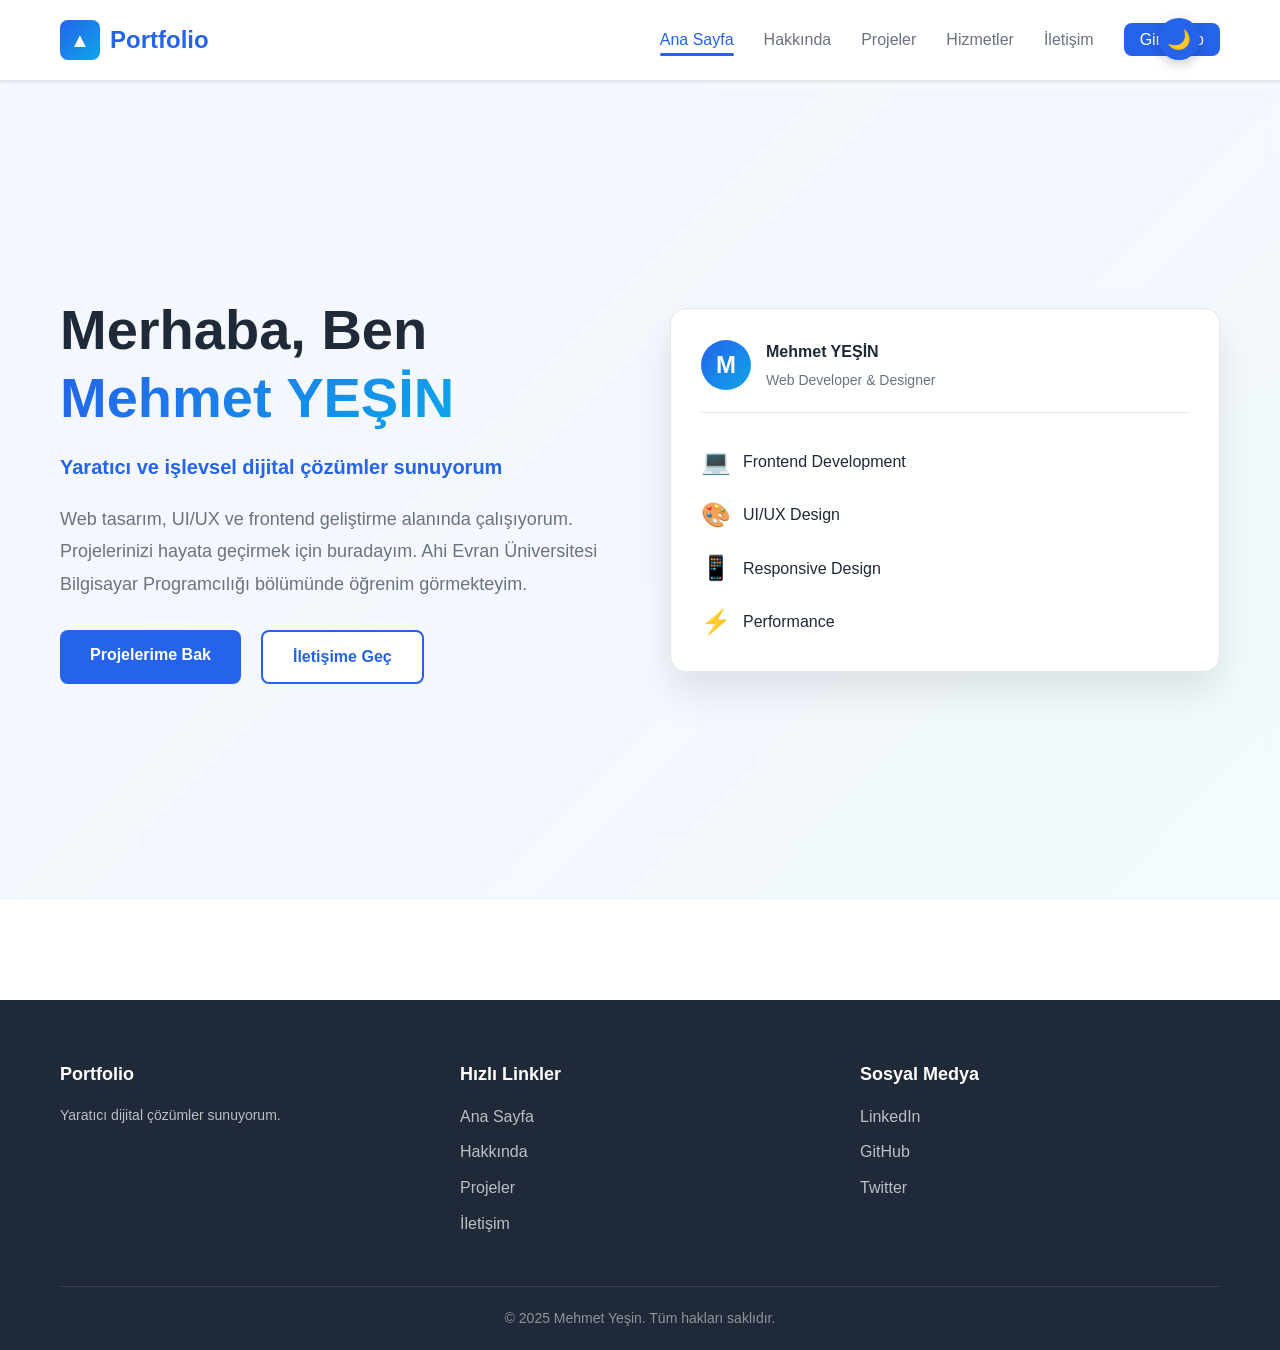
==== commit 876c721e: "Add files via upload" ====
--- a/index.html
+++ b/index.html
@@ -4,34 +4,32 @@
     <meta charset="UTF-8">
     <meta name="viewport" content="width=device-width, initial-scale=1.0">
     <title>Mehmet Yeşin - Portfolyo</title>
+    <link rel="icon" type="image/svg+xml" href="favicon.svg">
     <link rel="stylesheet" href="styles.css">
 </head>
 <body>
-    <!-- Navigasyon -->
     <nav class="navbar">
         <div class="container">
             <div class="nav-content">
-                <div class="logo">
+                <a href="index.html" class="logo">
                     <span class="logo-icon">▲</span>
                     <span class="logo-text">Portfolio</span>
-                </div>
+                </a>
                 <ul class="nav-menu" id="navMenu">
                     <li><a href="index.html" class="nav-link active">Ana Sayfa</a></li>
                     <li><a href="about.html" class="nav-link">Hakkında</a></li>
                     <li><a href="projects.html" class="nav-link">Projeler</a></li>
                     <li><a href="services.html" class="nav-link">Hizmetler</a></li>
                     <li><a href="contact.html" class="nav-link">İletişim</a></li>
+                    <li><a href="auth.html" class="nav-link nav-link-auth">Giriş Yap</a></li>
                 </ul>
-                <button class="menu-toggle" id="menuToggle">
-                    <span></span>
-                    <span></span>
-                    <span></span>
+                <button class="menu-toggle" id="menuToggle" aria-label="Menüyü aç/kapat">
+                    <span></span><span></span><span></span>
                 </button>
             </div>
         </div>
     </nav>
 
-    <!-- Hero Section -->
     <section class="hero">
         <div class="container">
             <div class="hero-content">
@@ -40,7 +38,8 @@
                     <p class="hero-subtitle">Yaratıcı ve işlevsel dijital çözümler sunuyorum</p>
                     <p class="hero-description">
                         Web tasarım, UI/UX ve frontend geliştirme alanında çalışıyorum.
-                        Projelerinizi hayata geçirmek için buradayım. Ahi Evran Üniversitesi Bilgisayar Programcılığı bölümünde öğrenim görmekteyim.
+                        Projelerinizi hayata geçirmek için buradayım. Ahi Evran Üniversitesi
+                        Bilgisayar Programcılığı bölümünde öğrenim görmekteyim.
                     </p>
                     <div class="hero-buttons">
                         <a href="projects.html" class="btn btn-primary">Projelerime Bak</a>
@@ -54,26 +53,14 @@
                                 <div class="profile-avatar">M</div>
                                 <div class="profile-info">
                                     <p class="profile-name">Mehmet YEŞİN</p>
-                                    <p class="profile-title">Web Developer & Designer</p>
+                                    <p class="profile-title">Web Developer &amp; Designer</p>
                                 </div>
                             </div>
                             <div class="profile-features">
-                                <div class="feature-item">
-                                    <span class="feature-emoji">💻</span>
-                                    <span>Frontend Development</span>
-                                </div>
-                                <div class="feature-item">
-                                    <span class="feature-emoji">🎨</span>
-                                    <span>UI/UX Design</span>
-                                </div>
-                                <div class="feature-item">
-                                    <span class="feature-emoji">📱</span>
-                                    <span>Responsive Design</span>
-                                </div>
-                                <div class="feature-item">
-                                    <span class="feature-emoji">⚡</span>
-                                    <span>Performance</span>
-                                </div>
+                                <div class="feature-item"><span class="feature-emoji">💻</span><span>Frontend Development</span></div>
+                                <div class="feature-item"><span class="feature-emoji">🎨</span><span>UI/UX Design</span></div>
+                                <div class="feature-item"><span class="feature-emoji">📱</span><span>Responsive Design</span></div>
+                                <div class="feature-item"><span class="feature-emoji">⚡</span><span>Performance</span></div>
                             </div>
                         </div>
                     </div>
@@ -82,7 +69,6 @@
         </div>
     </section>
 
-    <!-- Footer -->
     <footer class="footer">
         <div class="container">
             <div class="footer-content">
@@ -102,14 +88,14 @@
                 <div class="footer-section">
                     <h4>Sosyal Medya</h4>
                     <ul>
-                        <li><a href="#">LinkedIn</a></li>
-                        <li><a href="#">GitHub</a></li>
-                        <li><a href="#">Twitter</a></li>
+                        <li><a href="https://linkedin.com" target="_blank" rel="noopener">LinkedIn</a></li>
+                        <li><a href="https://github.com" target="_blank" rel="noopener">GitHub</a></li>
+                        <li><a href="https://twitter.com" target="_blank" rel="noopener">Twitter</a></li>
                     </ul>
                 </div>
             </div>
             <div class="footer-bottom">
-                <p>&copy; 2024 Mehmet Yeşin. Tüm hakları saklıdır.</p>
+                <p>&copy; 2025 Mehmet Yeşin. Tüm hakları saklıdır.</p>
             </div>
         </div>
     </footer>
--- a/styles.css
+++ b/styles.css
@@ -0,0 +1,904 @@
+* {
+    margin: 0;
+    padding: 0;
+    box-sizing: border-box;
+}
+
+:root {
+    --primary: #2563eb;
+    --primary-dark: #1d4ed8;
+    --secondary: #0ea5e9;
+    --text-dark: #1f2937;
+    --text-light: #6b7280;
+    --bg-light: #f9fafb;
+    --border: #e5e7eb;
+    --white: #ffffff;
+}
+
+body {
+    font-family: 'Inter', -apple-system, BlinkMacSystemFont, 'Segoe UI', sans-serif;
+    color: var(--text-dark);
+    background-color: var(--white);
+    line-height: 1.6;
+}
+
+.container {
+    max-width: 1200px;
+    margin: 0 auto;
+    padding: 0 20px;
+}
+
+/* Animasyonlar */
+@keyframes fadeInUp {
+    from {
+        opacity: 0;
+        transform: translateY(20px);
+    }
+    to {
+        opacity: 1;
+        transform: translateY(0);
+    }
+}
+
+@keyframes slideInLeft {
+    from {
+        opacity: 0;
+        transform: translateX(-30px);
+    }
+    to {
+        opacity: 1;
+        transform: translateX(0);
+    }
+}
+
+@keyframes slideInRight {
+    from {
+        opacity: 0;
+        transform: translateX(30px);
+    }
+    to {
+        opacity: 1;
+        transform: translateX(0);
+    }
+}
+
+@keyframes scaleIn {
+    from {
+        opacity: 0;
+        transform: scale(0.95);
+    }
+    to {
+        opacity: 1;
+        transform: scale(1);
+    }
+}
+
+@keyframes slideDown {
+    from {
+        opacity: 0;
+        transform: translateY(-10px);
+    }
+    to {
+        opacity: 1;
+        transform: translateY(0);
+    }
+}
+
+/* Navigasyon */
+.navbar {
+    position: fixed;
+    top: 0;
+    left: 0;
+    right: 0;
+    background: rgba(255, 255, 255, 0.95);
+    backdrop-filter: blur(10px);
+    border-bottom: 1px solid var(--border);
+    z-index: 1000;
+    box-shadow: 0 1px 3px rgba(0, 0, 0, 0.1);
+}
+
+.nav-content {
+    display: flex;
+    justify-content: space-between;
+    align-items: center;
+    height: 80px;
+}
+
+.logo {
+    display: flex;
+    align-items: center;
+    gap: 10px;
+    font-size: 24px;
+    font-weight: bold;
+    color: var(--primary);
+    cursor: pointer;
+    text-decoration: none;
+}
+
+.logo-icon {
+    width: 40px;
+    height: 40px;
+    background: linear-gradient(135deg, var(--primary), var(--secondary));
+    border-radius: 8px;
+    display: flex;
+    align-items: center;
+    justify-content: center;
+    color: white;
+    font-size: 20px;
+}
+
+.nav-menu {
+    display: flex;
+    list-style: none;
+    gap: 30px;
+}
+
+.nav-link {
+    text-decoration: none;
+    color: var(--text-light);
+    font-weight: 500;
+    transition: color 0.3s;
+    position: relative;
+    padding-bottom: 8px;
+}
+
+.nav-link:hover,
+.nav-link.active {
+    color: var(--primary);
+}
+
+.nav-link.active::after {
+    content: '';
+    position: absolute;
+    bottom: 0;
+    left: 0;
+    right: 0;
+    height: 3px;
+    background: var(--primary);
+    border-radius: 2px;
+}
+
+.menu-toggle {
+    display: none;
+    flex-direction: column;
+    background: none;
+    border: none;
+    cursor: pointer;
+    gap: 6px;
+    padding: 8px;
+}
+
+.menu-toggle span {
+    width: 28px;
+    height: 3px;
+    background: var(--text-dark);
+    border-radius: 2px;
+    transition: all 0.3s ease;
+    display: block;
+}
+
+.menu-toggle.active span:nth-child(1) {
+    transform: rotate(45deg) translate(10px, 10px);
+}
+
+.menu-toggle.active span:nth-child(2) {
+    opacity: 0;
+}
+
+.menu-toggle.active span:nth-child(3) {
+    transform: rotate(-45deg) translate(7px, -7px);
+}
+
+/* Hero Section */
+.hero {
+    min-height: calc(100vh - 80px);
+    display: flex;
+    align-items: center;
+    justify-content: center;
+    margin-top: 80px;
+    background: linear-gradient(135deg, rgba(37, 99, 235, 0.05) 0%, rgba(14, 165, 233, 0.05) 100%);
+    animation: fadeInUp 0.6s ease-out;
+}
+
+.hero-content {
+    display: grid;
+    grid-template-columns: 1fr 1fr;
+    gap: 60px;
+    align-items: center;
+    width: 100%;
+}
+
+.hero-text {
+    animation: slideInLeft 0.6s ease-out;
+}
+
+.hero-title {
+    font-size: 56px;
+    font-weight: 800;
+    line-height: 1.2;
+    margin-bottom: 20px;
+}
+
+.highlight {
+    background: linear-gradient(135deg, var(--primary), var(--secondary));
+    -webkit-background-clip: text;
+    -webkit-text-fill-color: transparent;
+    background-clip: text;
+}
+
+.hero-subtitle {
+    font-size: 20px;
+    color: var(--primary);
+    font-weight: 600;
+    margin-bottom: 20px;
+}
+
+.hero-description {
+    font-size: 18px;
+    color: var(--text-light);
+    margin-bottom: 30px;
+    line-height: 1.8;
+}
+
+.hero-buttons {
+    display: flex;
+    gap: 20px;
+    flex-wrap: wrap;
+}
+
+.hero-illustration {
+    animation: slideInRight 0.6s ease-out;
+}
+
+.illustration-box {
+    background: white;
+    border-radius: 16px;
+    padding: 30px;
+    box-shadow: 0 20px 40px rgba(0, 0, 0, 0.1);
+    border: 1px solid var(--border);
+}
+
+.illustration-content {
+    space-y: 20px;
+}
+
+.profile-header {
+    display: flex;
+    align-items: center;
+    gap: 15px;
+    margin-bottom: 30px;
+    padding-bottom: 20px;
+    border-bottom: 1px solid var(--border);
+}
+
+.profile-avatar {
+    width: 50px;
+    height: 50px;
+    background: linear-gradient(135deg, var(--primary), var(--secondary));
+    border-radius: 50%;
+    display: flex;
+    align-items: center;
+    justify-content: center;
+    color: white;
+    font-weight: bold;
+    font-size: 24px;
+}
+
+.profile-info {
+    flex: 1;
+}
+
+.profile-name {
+    font-weight: 600;
+    font-size: 16px;
+    margin-bottom: 5px;
+}
+
+.profile-title {
+    font-size: 14px;
+    color: var(--text-light);
+}
+
+.profile-features {
+    display: flex;
+    flex-direction: column;
+    gap: 15px;
+}
+
+.feature-item {
+    display: flex;
+    align-items: center;
+    gap: 12px;
+}
+
+.feature-emoji {
+    font-size: 24px;
+}
+
+/* Butonlar */
+.btn {
+    padding: 12px 30px;
+    border: none;
+    border-radius: 8px;
+    font-size: 16px;
+    font-weight: 600;
+    cursor: pointer;
+    transition: all 0.3s;
+    text-decoration: none;
+    display: inline-block;
+}
+
+.btn-primary {
+    background: var(--primary);
+    color: white;
+}
+
+.btn-primary:hover {
+    background: var(--primary-dark);
+    transform: translateY(-2px);
+    box-shadow: 0 10px 20px rgba(37, 99, 235, 0.3);
+}
+
+.btn-secondary {
+    background: white;
+    color: var(--primary);
+    border: 2px solid var(--primary);
+}
+
+.btn-secondary:hover {
+    background: var(--primary);
+    color: white;
+}
+
+/* Page Hero */
+.page-hero {
+    padding: 100px 0 60px;
+    margin-top: 80px;
+    background: linear-gradient(135deg, rgba(37, 99, 235, 0.05) 0%, rgba(14, 165, 233, 0.05) 100%);
+    animation: fadeInUp 0.6s ease-out;
+}
+
+.page-title {
+    font-size: 48px;
+    font-weight: 800;
+    margin-bottom: 20px;
+}
+
+.page-subtitle {
+    font-size: 18px;
+    color: var(--text-light);
+}
+
+/* Page Content */
+.page-content {
+    padding: 80px 0;
+    animation: fadeInUp 0.6s ease-out;
+}
+
+/* About Section */
+.about-section {
+    margin-bottom: 60px;
+}
+
+.about-section h2 {
+    font-size: 32px;
+    font-weight: 700;
+    margin-bottom: 30px;
+    color: var(--primary);
+}
+
+.about-text {
+    display: flex;
+    flex-direction: column;
+    gap: 20px;
+}
+
+.about-text p {
+    font-size: 16px;
+    color: var(--text-light);
+    line-height: 1.8;
+}
+
+/* Skills Grid */
+.skills-grid {
+    display: grid;
+    grid-template-columns: repeat(auto-fit, minmax(280px, 1fr));
+    gap: 25px;
+}
+
+.skill-card {
+    padding: 25px;
+    border: 1px solid var(--border);
+    border-radius: 12px;
+    background: var(--bg-light);
+    transition: all 0.3s;
+    animation: scaleIn 0.5s ease-out forwards;
+}
+
+.skill-card:hover {
+    border-color: var(--primary);
+    box-shadow: 0 10px 30px rgba(37, 99, 235, 0.1);
+    transform: translateY(-5px);
+}
+
+.skill-icon {
+    font-size: 40px;
+    margin-bottom: 15px;
+}
+
+.skill-card h3 {
+    font-size: 18px;
+    margin-bottom: 10px;
+}
+
+.skill-card p {
+    color: var(--text-light);
+    font-size: 14px;
+}
+
+/* Stats Section */
+.stats-section {
+    display: grid;
+    grid-template-columns: repeat(auto-fit, minmax(200px, 1fr));
+    gap: 40px;
+    padding: 60px 0;
+    border-top: 1px solid var(--border);
+    border-bottom: 1px solid var(--border);
+    margin-top: 60px;
+}
+
+.stat-item {
+    text-align: center;
+    animation: scaleIn 0.5s ease-out forwards;
+}
+
+.stat-number {
+    font-size: 48px;
+    font-weight: 800;
+    color: var(--primary);
+    margin-bottom: 10px;
+}
+
+.stat-label {
+    color: var(--text-light);
+    font-size: 16px;
+}
+
+/* Filter Section */
+.filter-section {
+    padding: 40px 0;
+    background: var(--bg-light);
+}
+
+.filter-buttons {
+    display: flex;
+    justify-content: center;
+    gap: 15px;
+    flex-wrap: wrap;
+}
+
+.filter-btn {
+    padding: 10px 25px;
+    border: none;
+    border-radius: 25px;
+    background: white;
+    color: var(--text-dark);
+    font-weight: 600;
+    cursor: pointer;
+    transition: all 0.3s;
+    border: 2px solid transparent;
+}
+
+.filter-btn.active {
+    background: var(--primary);
+    color: white;
+}
+
+.filter-btn:hover {
+    border-color: var(--primary);
+}
+
+/* Projects Grid */
+.projects-grid {
+    display: grid;
+    grid-template-columns: repeat(auto-fit, minmax(300px, 1fr));
+    gap: 30px;
+}
+
+.project-card {
+    background: white;
+    border-radius: 12px;
+    overflow: hidden;
+    border: 1px solid var(--border);
+    transition: all 0.3s;
+    animation: scaleIn 0.5s ease-out forwards;
+}
+
+.project-card:hover {
+    border-color: var(--primary);
+    box-shadow: 0 20px 40px rgba(0, 0, 0, 0.1);
+    transform: translateY(-5px);
+}
+
+.project-image {
+    height: 200px;
+    background: linear-gradient(135deg, rgba(37, 99, 235, 0.1), rgba(14, 165, 233, 0.1));
+    display: flex;
+    align-items: center;
+    justify-content: center;
+    font-size: 60px;
+}
+
+.project-info {
+    padding: 25px;
+}
+
+.project-info h3 {
+    font-size: 20px;
+    margin-bottom: 15px;
+    color: var(--text-dark);
+}
+
+.project-info p {
+    color: var(--text-light);
+    margin-bottom: 15px;
+    font-size: 14px;
+}
+
+.project-tags {
+    display: flex;
+    gap: 10px;
+    flex-wrap: wrap;
+    margin-bottom: 15px;
+}
+
+.tag {
+    background: rgba(37, 99, 235, 0.1);
+    color: var(--primary);
+    padding: 5px 12px;
+    border-radius: 20px;
+    font-size: 12px;
+    font-weight: 600;
+}
+
+/* Services Grid */
+.services-grid {
+    display: grid;
+    grid-template-columns: repeat(auto-fit, minmax(300px, 1fr));
+    gap: 30px;
+}
+
+.service-card {
+    padding: 30px;
+    background: white;
+    border: 1px solid var(--border);
+    border-radius: 12px;
+    transition: all 0.3s;
+    animation: scaleIn 0.5s ease-out forwards;
+}
+
+.service-card:hover {
+    border-color: var(--primary);
+    box-shadow: 0 20px 40px rgba(37, 99, 235, 0.15);
+    transform: translateY(-5px);
+}
+
+.service-icon {
+    font-size: 50px;
+    margin-bottom: 20px;
+}
+
+.service-card h3 {
+    font-size: 22px;
+    margin-bottom: 15px;
+}
+
+.service-card p {
+    color: var(--text-light);
+    margin-bottom: 20px;
+}
+
+.service-list {
+    list-style: none;
+}
+
+.service-list li {
+    padding: 8px 0;
+    color: var(--text-light);
+    font-size: 14px;
+}
+
+/* CTA Section */
+.cta-section {
+    background: linear-gradient(135deg, var(--primary), var(--secondary));
+    color: white;
+    padding: 80px 0;
+    text-align: center;
+}
+
+.cta-content h2 {
+    font-size: 40px;
+    margin-bottom: 20px;
+}
+
+.cta-content p {
+    font-size: 18px;
+    margin-bottom: 30px;
+    opacity: 0.9;
+}
+
+/* Contact Section */
+.contact-content {
+    display: grid;
+    grid-template-columns: 1fr 1fr;
+    gap: 60px;
+}
+
+.contact-info h2 {
+    font-size: 28px;
+    margin-bottom: 15px;
+}
+
+.contact-info > p {
+    color: var(--text-light);
+    margin-bottom: 30px;
+}
+
+.contact-details {
+    margin-bottom: 40px;
+}
+
+.contact-item {
+    display: flex;
+    gap: 20px;
+    margin-bottom: 25px;
+    padding: 15px;
+    background: var(--bg-light);
+    border-radius: 8px;
+    transition: all 0.3s;
+}
+
+.contact-item:hover {
+    background: rgba(37, 99, 235, 0.05);
+}
+
+.contact-icon {
+    font-size: 30px;
+}
+
+.contact-item-text h4 {
+    font-size: 16px;
+    margin-bottom: 5px;
+}
+
+.contact-item-text p {
+    color: var(--text-light);
+    font-size: 14px;
+}
+
+.contact-item a {
+    color: var(--primary);
+    text-decoration: none;
+}
+
+.contact-item a:hover {
+    text-decoration: underline;
+}
+
+.social-section h3 {
+    font-size: 18px;
+    margin-bottom: 15px;
+}
+
+.social-icons {
+    display: flex;
+    gap: 15px;
+}
+
+.social-icon {
+    padding: 10px 20px;
+    background: white;
+    border: 1px solid var(--border);
+    border-radius: 8px;
+    text-decoration: none;
+    color: var(--text-dark);
+    transition: all 0.3s;
+}
+
+.social-icon:hover {
+    background: var(--primary);
+    color: white;
+    border-color: var(--primary);
+}
+
+/* Contact Form */
+.contact-form-wrapper {
+    animation: slideInRight 0.6s ease-out;
+}
+
+.contact-form {
+    background: white;
+    padding: 40px;
+    border-radius: 12px;
+    border: 1px solid var(--border);
+}
+
+.success-message {
+    padding: 15px;
+    background: #d1fae5;
+    border: 1px solid #6ee7b7;
+    border-radius: 8px;
+    color: #065f46;
+    margin-bottom: 20px;
+    text-align: center;
+    font-weight: 500;
+}
+
+.form-group {
+    margin-bottom: 25px;
+}
+
+.form-group label {
+    display: block;
+    font-weight: 600;
+    margin-bottom: 8px;
+    color: var(--text-dark);
+}
+
+.form-group input,
+.form-group textarea {
+    width: 100%;
+    padding: 12px 15px;
+    border: 1px solid var(--border);
+    border-radius: 8px;
+    font-family: inherit;
+    font-size: 14px;
+    transition: all 0.3s;
+}
+
+.form-group input:focus,
+.form-group textarea:focus {
+    outline: none;
+    border-color: var(--primary);
+    box-shadow: 0 0 0 3px rgba(37, 99, 235, 0.1);
+}
+
+/* Footer */
+.footer {
+    background: var(--text-dark);
+    color: white;
+    padding: 60px 0 20px;
+    margin-top: 100px;
+}
+
+.footer-content {
+    display: grid;
+    grid-template-columns: repeat(auto-fit, minmax(250px, 1fr));
+    gap: 40px;
+    margin-bottom: 40px;
+}
+
+.footer-section h4 {
+    font-size: 18px;
+    margin-bottom: 15px;
+}
+
+.footer-section p {
+    color: rgba(255, 255, 255, 0.7);
+    font-size: 14px;
+}
+
+.footer-section ul {
+    list-style: none;
+}
+
+.footer-section ul li {
+    margin-bottom: 10px;
+}
+
+.footer-section a {
+    color: rgba(255, 255, 255, 0.7);
+    text-decoration: none;
+    transition: color 0.3s;
+}
+
+.footer-section a:hover {
+    color: var(--secondary);
+}
+
+.footer-bottom {
+    border-top: 1px solid rgba(255, 255, 255, 0.1);
+    padding-top: 20px;
+    text-align: center;
+    color: rgba(255, 255, 255, 0.5);
+    font-size: 14px;
+}
+
+/* Responsive */
+@media (max-width: 768px) {
+    .nav-menu {
+        display: none;
+        position: absolute;
+        top: 80px;
+        left: 0;
+        right: 0;
+        flex-direction: column;
+        background: white;
+        padding: 20px;
+        gap: 0;
+        border-bottom: 1px solid var(--border);
+        box-shadow: 0 10px 20px rgba(0, 0, 0, 0.1);
+        animation: slideDown 0.3s ease-out;
+    }
+
+    .nav-menu li {
+        border-bottom: 1px solid var(--border);
+    }
+
+    .nav-menu li:last-child {
+        border-bottom: none;
+    }
+
+    .nav-menu.active {
+        display: flex;
+    }
+
+    .nav-link {
+        display: block;
+        padding: 15px 20px !important;
+        border-bottom: none;
+    }
+
+    .nav-link.active::after {
+        display: none;
+    }
+
+    .nav-link.active {
+        background: rgba(37, 99, 235, 0.1);
+        border-left: 4px solid var(--primary);
+        padding-left: 16px !important;
+    }
+
+    .menu-toggle {
+        display: flex;
+    }
+
+    .hero-content {
+        grid-template-columns: 1fr;
+        gap: 40px;
+    }
+
+    .hero-title {
+        font-size: 36px;
+    }
+
+    .hero-illustration {
+        display: none;
+    }
+
+    .contact-content {
+        grid-template-columns: 1fr;
+    }
+
+    .hero-buttons {
+        flex-direction: column;
+    }
+
+    .btn {
+        width: 100%;
+        text-align: center;
+    }
+
+    .page-title {
+        font-size: 32px;
+    }
+
+    .projects-grid,
+    .services-grid {
+        grid-template-columns: 1fr;
+    }
+
+    .contact-form {
+        padding: 25px;
+    }
+}
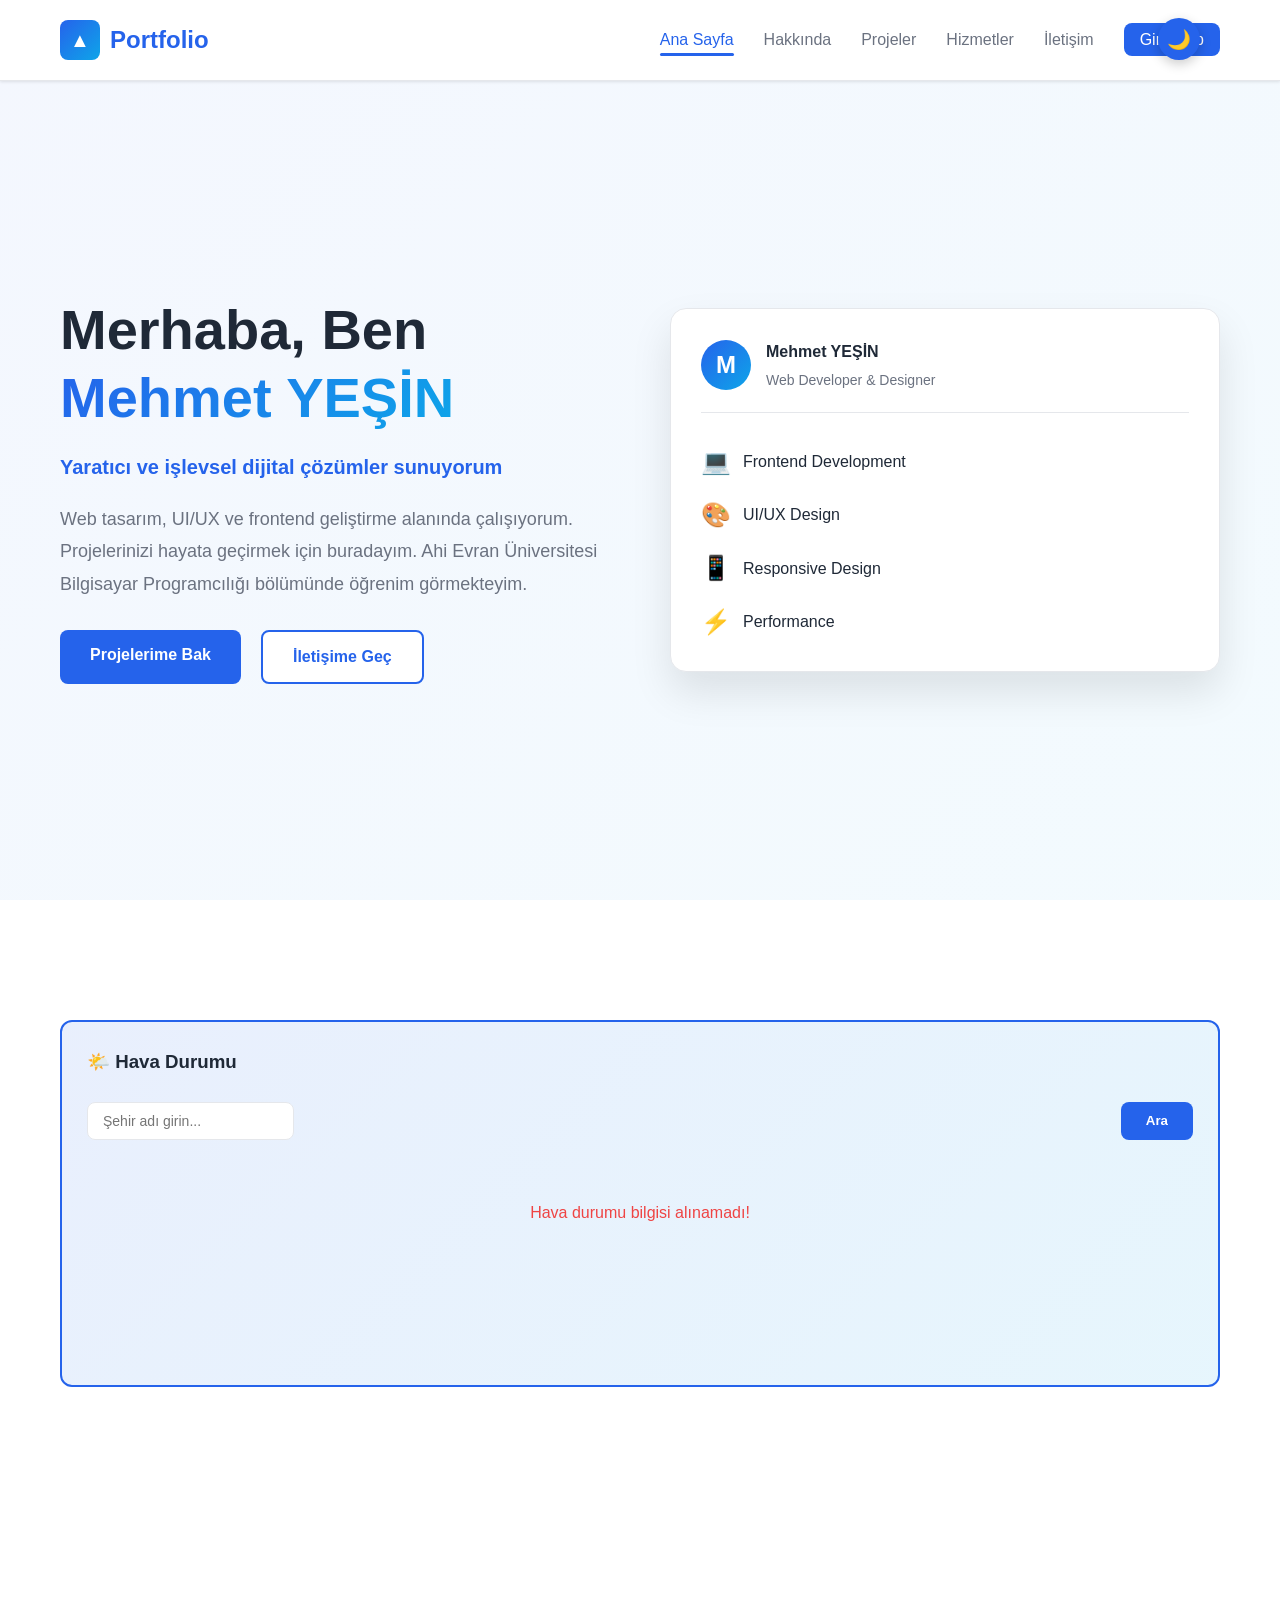
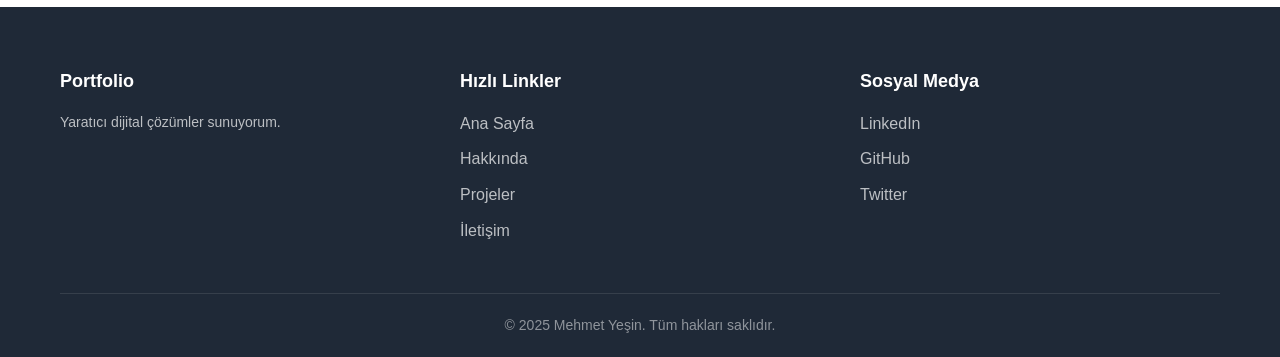
==== commit 4d50ca0d: "Add files via upload" ====
--- a/index.html
+++ b/index.html
@@ -69,6 +69,68 @@
         </div>
     </section>
 
+    <!-- Hava Durumu Widget -->
+    <section class="page-content">
+        <div class="container">
+            <div class="weather-widget">
+                <div class="weather-header">
+                    <h3>🌤️ Hava Durumu</h3>
+                    <div class="search-input-wrapper" style="flex: 1; min-width: 200px;">
+                        <input type="text" id="weatherCity" placeholder="Şehir adı girin..." class="weather-input">
+                    </div>
+                    <button id="weatherBtn" class="weather-btn">Ara</button>
+                </div>
+                
+                <div id="weatherContent" class="weather-content">
+                    <div class="weather-loading" id="weatherLoading" style="display: none;">
+                        <p>⏳ Yükleniyor...</p>
+                    </div>
+                    
+                    <div id="weatherInfo" class="weather-info" style="display: none;">
+                        <div class="weather-main">
+                            <div class="weather-icon" id="weatherIcon">🌤️</div>
+                            <div class="weather-temp">
+                                <span id="weatherTemp" class="temp-value">--°C</span>
+                                <span id="weatherDesc" class="temp-desc">--</span>
+                            </div>
+                        </div>
+                        
+                        <div class="weather-details">
+                            <div class="weather-detail">
+                                <span class="detail-label">Şehir:</span>
+                                <span id="weatherCityName" class="detail-value">--</span>
+                            </div>
+                            <div class="weather-detail">
+                                <span class="detail-label">Hissedilen:</span>
+                                <span id="weatherFeelsLike" class="detail-value">--°C</span>
+                            </div>
+                            <div class="weather-detail">
+                                <span class="detail-label">Nem:</span>
+                                <span id="weatherHumidity" class="detail-value">--%</span>
+                            </div>
+                            <div class="weather-detail">
+                                <span class="detail-label">Rüzgar:</span>
+                                <span id="weatherWind" class="detail-value">-- m/s</span>
+                            </div>
+                            <div class="weather-detail">
+                                <span class="detail-label">Basınç:</span>
+                                <span id="weatherPressure" class="detail-value">-- hPa</span>
+                            </div>
+                            <div class="weather-detail">
+                                <span class="detail-label">Görüş:</span>
+                                <span id="weatherVisibility" class="detail-value">-- km</span>
+                            </div>
+                        </div>
+                    </div>
+                    
+                    <div id="weatherError" class="weather-error" style="display: none;">
+                        <p id="weatherErrorMsg">❌ Hava durumu bilgisi alınamadı.</p>
+                    </div>
+                </div>
+            </div>
+        </div>
+    </section>
+
     <footer class="footer">
         <div class="container">
             <div class="footer-content">
--- a/styles.css
+++ b/styles.css
@@ -902,3 +902,239 @@
         padding: 25px;
     }
 }
+
+
+/* ── HAVA DURUMU WIDGET ─────────────────────────────────────────────────────── */
+.weather-widget {
+    background: linear-gradient(135deg, rgba(37, 99, 235, 0.1), rgba(14, 165, 233, 0.1));
+    border: 2px solid var(--primary);
+    border-radius: 12px;
+    padding: 25px;
+    margin: 40px 0;
+    animation: slideInUp 0.5s ease-out;
+}
+
+.weather-header {
+    display: flex;
+    gap: 10px;
+    margin-bottom: 20px;
+    flex-wrap: wrap;
+}
+
+.weather-header h3 {
+    width: 100%;
+    margin-bottom: 15px;
+    color: var(--text-dark);
+}
+
+.weather-input {
+    flex: 1;
+    min-width: 150px;
+    padding: 10px 15px;
+    border: 1px solid var(--border);
+    border-radius: 8px;
+    font-size: 14px;
+    font-family: inherit;
+}
+
+.weather-btn {
+    padding: 10px 25px;
+    background: var(--primary);
+    color: white;
+    border: none;
+    border-radius: 8px;
+    cursor: pointer;
+    font-weight: 600;
+    transition: all 0.3s;
+}
+
+.weather-btn:hover {
+    background: var(--primary-dark);
+    transform: translateY(-2px);
+    box-shadow: 0 5px 15px rgba(37, 99, 235, 0.3);
+}
+
+.weather-content {
+    min-height: 200px;
+}
+
+.weather-main {
+    display: flex;
+    align-items: center;
+    gap: 20px;
+    margin-bottom: 20px;
+    padding: 20px;
+    background: white;
+    border-radius: 8px;
+}
+
+.weather-icon {
+    font-size: 60px;
+}
+
+.weather-temp {
+    display: flex;
+    flex-direction: column;
+}
+
+.temp-value {
+    font-size: 32px;
+    font-weight: 800;
+    color: var(--primary);
+}
+
+.temp-desc {
+    font-size: 16px;
+    color: var(--text-light);
+    text-transform: capitalize;
+}
+
+.weather-details {
+    display: grid;
+    grid-template-columns: repeat(auto-fit, minmax(150px, 1fr));
+    gap: 15px;
+}
+
+.weather-detail {
+    background: white;
+    padding: 15px;
+    border-radius: 8px;
+    display: flex;
+    justify-content: space-between;
+}
+
+.detail-label {
+    font-weight: 600;
+    color: var(--text-dark);
+}
+
+.detail-value {
+    color: var(--primary);
+    font-weight: 600;
+}
+
+.weather-loading,
+.weather-error {
+    text-align: center;
+    padding: 40px;
+    color: var(--text-light);
+}
+
+.weather-error {
+    color: #ef4444;
+}
+
+/* ── FAVORİ VE SEPET BUTONLARI ──────────────────────────────────────────────── */
+.service-card-header {
+    display: flex;
+    justify-content: space-between;
+    align-items: flex-start;
+    margin-bottom: 15px;
+}
+
+.service-actions {
+    display: flex;
+    gap: 8px;
+}
+
+.service-favorite-btn,
+.service-cart-btn {
+    background: none;
+    border: none;
+    font-size: 24px;
+    cursor: pointer;
+    transition: all 0.3s;
+    opacity: 0.6;
+    padding: 5px 10px;
+    border-radius: 6px;
+}
+
+.service-favorite-btn:hover {
+    opacity: 1;
+    background: rgba(239, 68, 68, 0.1);
+    transform: scale(1.1);
+}
+
+.service-cart-btn:hover {
+    opacity: 1;
+    background: rgba(37, 99, 235, 0.1);
+    transform: scale(1.1);
+}
+
+.service-favorite-btn.active {
+    opacity: 1;
+}
+
+/* ── BİLDİRİM MESAJLARI ────────────────────────────────────────────────────── */
+@keyframes slideIn {
+    from {
+        transform: translateX(400px);
+        opacity: 0;
+    }
+    to {
+        transform: translateX(0);
+        opacity: 1;
+    }
+}
+
+@keyframes slideOut {
+    from {
+        transform: translateX(0);
+        opacity: 1;
+    }
+    to {
+        transform: translateX(400px);
+        opacity: 0;
+    }
+}
+
+.notification {
+    animation: slideIn 0.3s ease-out !important;
+}
+
+.notification-success {
+    background: #10b981 !important;
+}
+
+.notification-error {
+    background: #ef4444 !important;
+}
+
+.notification-info {
+    background: #3b82f6 !important;
+}
+
+/* Responsive - Hava Durumu */
+@media (max-width: 768px) {
+    .weather-widget {
+        padding: 15px;
+    }
+
+    .weather-header {
+        flex-direction: column;
+    }
+
+    .weather-input,
+    .weather-btn {
+        width: 100%;
+    }
+
+    .weather-main {
+        flex-direction: column;
+        text-align: center;
+    }
+
+    .weather-details {
+        grid-template-columns: 1fr;
+    }
+
+    .service-actions {
+        gap: 5px;
+    }
+
+    .service-favorite-btn,
+    .service-cart-btn {
+        font-size: 20px;
+        padding: 3px 8px;
+    }
+}
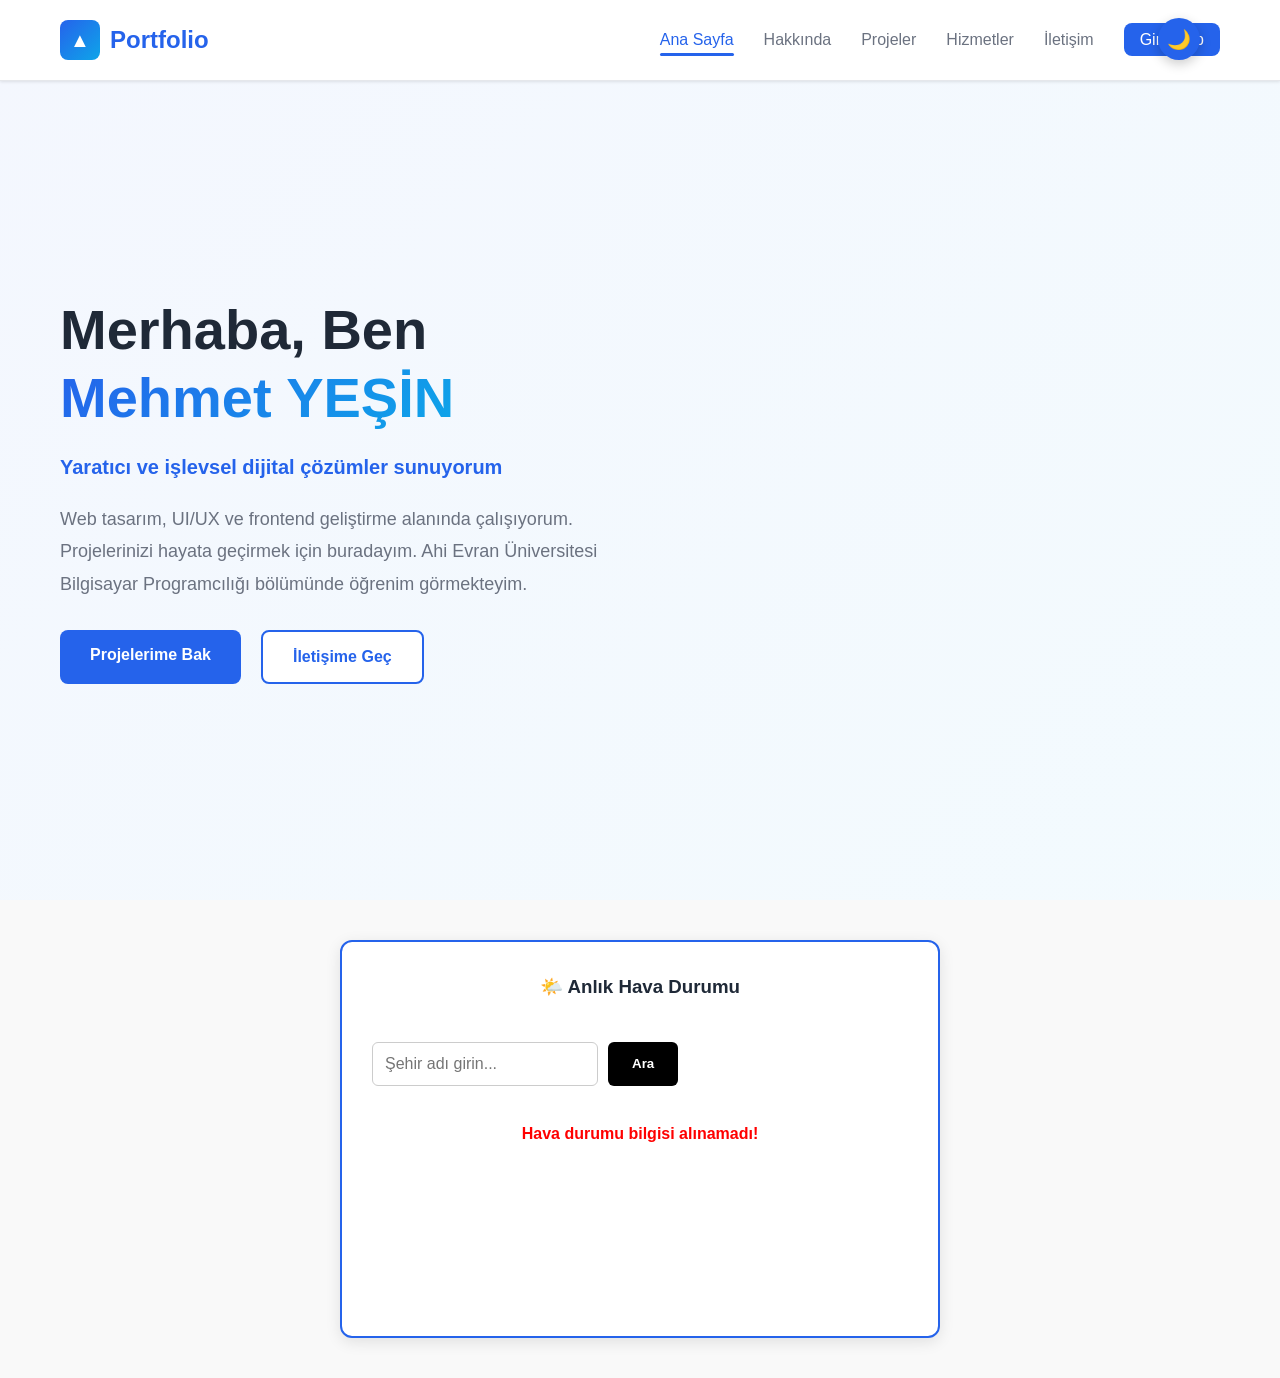
==== commit 35a3ac88: "Update index.html" ====
--- a/index.html
+++ b/index.html
@@ -6,6 +6,13 @@
     <title>Mehmet Yeşin - Portfolyo</title>
     <link rel="icon" type="image/svg+xml" href="favicon.svg">
     <link rel="stylesheet" href="styles.css">
+    
+    <style>
+        #weatherCity:focus { outline: none; border-color: #000 !important; }
+        #weatherBtn:hover { background-color: #333 !important; }
+        #weatherLoading { animation: pulse 1.5s infinite; }
+        @keyframes pulse { 0% { opacity: 0.6; } 50% { opacity: 1; } 100% { opacity: 0.6; } }
+    </style>
 </head>
 <body>
     <nav class="navbar">
@@ -46,84 +53,46 @@
                         <a href="contact.html" class="btn btn-secondary">İletişime Geç</a>
                     </div>
                 </div>
-                <div class="hero-illustration">
-                    <div class="illustration-box">
-                        <div class="illustration-content">
-                            <div class="profile-header">
-                                <div class="profile-avatar">M</div>
-                                <div class="profile-info">
-                                    <p class="profile-name">Mehmet YEŞİN</p>
-                                    <p class="profile-title">Web Developer &amp; Designer</p>
-                                </div>
-                            </div>
-                            <div class="profile-features">
-                                <div class="feature-item"><span class="feature-emoji">💻</span><span>Frontend Development</span></div>
-                                <div class="feature-item"><span class="feature-emoji">🎨</span><span>UI/UX Design</span></div>
-                                <div class="feature-item"><span class="feature-emoji">📱</span><span>Responsive Design</span></div>
-                                <div class="feature-item"><span class="feature-emoji">⚡</span><span>Performance</span></div>
-                            </div>
-                        </div>
-                    </div>
-                </div>
             </div>
         </div>
     </section>
 
-    <!-- Hava Durumu Widget -->
-    <section class="page-content">
+    <section class="page-content" style="padding: 40px 0; background-color: #f9f9f9;">
         <div class="container">
-            <div class="weather-widget">
-                <div class="weather-header">
-                    <h3>🌤️ Hava Durumu</h3>
-                    <div class="search-input-wrapper" style="flex: 1; min-width: 200px;">
-                        <input type="text" id="weatherCity" placeholder="Şehir adı girin..." class="weather-input">
+            <div class="weather-widget" style="max-width: 600px; margin: 0 auto; background: #fff; padding: 30px; border-radius: 12px; box-shadow: 0 4px 15px rgba(0,0,0,0.1);">
+                <div class="weather-header" style="text-align: center; margin-bottom: 20px;">
+                    <h3>🌤️ Anlık Hava Durumu</h3>
+                    <div class="search-input-wrapper" style="display: flex; gap: 10px; margin-top: 15px;">
+                        <input type="text" id="weatherCity" placeholder="Şehir adı girin..." style="flex: 1; padding: 12px; border: 1px solid #ccc; border-radius: 6px; font-size: 16px;">
+                        <button id="weatherBtn" style="padding: 12px 24px; background: #000; color: #fff; border: none; border-radius: 6px; cursor: pointer; font-weight: bold;">Ara</button>
                     </div>
-                    <button id="weatherBtn" class="weather-btn">Ara</button>
                 </div>
                 
-                <div id="weatherContent" class="weather-content">
-                    <div class="weather-loading" id="weatherLoading" style="display: none;">
+                <div id="weatherContent" class="weather-content" style="text-align: center;">
+                    <div class="weather-loading" id="weatherLoading" style="display: none; color: #666;">
                         <p>⏳ Yükleniyor...</p>
                     </div>
                     
                     <div id="weatherInfo" class="weather-info" style="display: none;">
-                        <div class="weather-main">
-                            <div class="weather-icon" id="weatherIcon">🌤️</div>
-                            <div class="weather-temp">
-                                <span id="weatherTemp" class="temp-value">--°C</span>
-                                <span id="weatherDesc" class="temp-desc">--</span>
+                        <div class="weather-main" style="margin-bottom: 20px;">
+                            <div class="weather-icon" id="weatherIcon" style="font-size: 48px; margin-bottom: 10px;">🌤️</div>
+                            <div class="weather-temp" style="font-size: 36px; font-weight: bold; color: #333;">
+                                <span id="weatherTemp">--°C</span>
                             </div>
+                            <div id="weatherDesc" style="color: #666; font-size: 18px; text-transform: capitalize;">--</div>
                         </div>
                         
-                        <div class="weather-details">
-                            <div class="weather-detail">
-                                <span class="detail-label">Şehir:</span>
-                                <span id="weatherCityName" class="detail-value">--</span>
-                            </div>
-                            <div class="weather-detail">
-                                <span class="detail-label">Hissedilen:</span>
-                                <span id="weatherFeelsLike" class="detail-value">--°C</span>
-                            </div>
-                            <div class="weather-detail">
-                                <span class="detail-label">Nem:</span>
-                                <span id="weatherHumidity" class="detail-value">--%</span>
-                            </div>
-                            <div class="weather-detail">
-                                <span class="detail-label">Rüzgar:</span>
-                                <span id="weatherWind" class="detail-value">-- m/s</span>
-                            </div>
-                            <div class="weather-detail">
-                                <span class="detail-label">Basınç:</span>
-                                <span id="weatherPressure" class="detail-value">-- hPa</span>
-                            </div>
-                            <div class="weather-detail">
-                                <span class="detail-label">Görüş:</span>
-                                <span id="weatherVisibility" class="detail-value">-- km</span>
-                            </div>
+                        <div class="weather-details" style="display: grid; grid-template-columns: 1fr 1fr; gap: 15px; background: #f1f1f1; padding: 15px; border-radius: 8px; text-align: left;">
+                            <div><strong>Şehir:</strong> <span id="weatherCityName">--</span></div>
+                            <div><strong>Hissedilen:</strong> <span id="weatherFeelsLike">--°C</span></div>
+                            <div><strong>Nem:</strong> <span id="weatherHumidity">--%</span></div>
+                            <div><strong>Rüzgar:</strong> <span id="weatherWind">-- m/s</span></div>
+                            <div><strong>Basınç:</strong> <span id="weatherPressure">-- hPa</span></div>
+                            <div><strong>Görüş:</strong> <span id="weatherVisibility">-- km</span></div>
                         </div>
                     </div>
                     
-                    <div id="weatherError" class="weather-error" style="display: none;">
+                    <div id="weatherError" class="weather-error" style="display: none; color: red; font-weight: bold; padding: 15px;">
                         <p id="weatherErrorMsg">❌ Hava durumu bilgisi alınamadı.</p>
                     </div>
                 </div>
@@ -131,37 +100,81 @@
         </div>
     </section>
 
-    <footer class="footer">
-        <div class="container">
-            <div class="footer-content">
-                <div class="footer-section">
-                    <h4>Portfolio</h4>
-                    <p>Yaratıcı dijital çözümler sunuyorum.</p>
-                </div>
-                <div class="footer-section">
-                    <h4>Hızlı Linkler</h4>
-                    <ul>
-                        <li><a href="index.html">Ana Sayfa</a></li>
-                        <li><a href="about.html">Hakkında</a></li>
-                        <li><a href="projects.html">Projeler</a></li>
-                        <li><a href="contact.html">İletişim</a></li>
-                    </ul>
-                </div>
-                <div class="footer-section">
-                    <h4>Sosyal Medya</h4>
-                    <ul>
-                        <li><a href="https://linkedin.com" target="_blank" rel="noopener">LinkedIn</a></li>
-                        <li><a href="https://github.com" target="_blank" rel="noopener">GitHub</a></li>
-                        <li><a href="https://twitter.com" target="_blank" rel="noopener">Twitter</a></li>
-                    </ul>
-                </div>
-            </div>
-            <div class="footer-bottom">
-                <p>&copy; 2025 Mehmet Yeşin. Tüm hakları saklıdır.</p>
-            </div>
-        </div>
-    </footer>
+    <script>
+        const apiKey = "1400638c79b2821a32598c0382eaa3d6";
 
+        document.addEventListener("DOMContentLoaded", function() {
+            const searchBtn = document.getElementById("weatherBtn");
+            const cityInput = document.getElementById("weatherCity");
+
+            if (searchBtn) {
+                searchBtn.addEventListener("click", fetchWeather);
+            }
+
+            if (cityInput) {
+                cityInput.addEventListener("keypress", function(event) {
+                    if (event.key === "Enter") {
+                        fetchWeather();
+                    }
+                });
+            }
+        });
+
+        function fetchWeather() {
+            const city = document.getElementById("weatherCity").value.trim();
+            const loadingDiv = document.getElementById("weatherLoading");
+            const infoDiv = document.getElementById("weatherInfo");
+            const errorDiv = document.getElementById("weatherError");
+            const errorMsg = document.getElementById("weatherErrorMsg");
+
+            if (city === "") {
+                alert("Lütfen bir şehir adı girin!");
+                return;
+            }
+
+            loadingDiv.style.display = "block";
+            infoDiv.style.display = "none";
+            errorDiv.style.display = "none";
+
+            const url = `https://api.openweathermap.org/data/2.5/weather?q=${city}&appid=${apiKey}&units=metric&lang=tr`;
+
+            fetch(url)
+                .then(response => {
+                    if (!response.ok) {
+                        throw new Error("Şehir bulunamadı veya API anahtarı henüz aktif değil.");
+                    }
+                    return response.json();
+                })
+                .then(data => {
+                    loadingDiv.style.display = "none";
+
+                    document.getElementById("weatherCityName").innerText = `${data.name}, ${data.sys.country}`;
+                    document.getElementById("weatherTemp").innerText = `${Math.round(data.main.temp)}°C`;
+                    document.getElementById("weatherDesc").innerText = data.weather[0].description;
+                    document.getElementById("weatherFeelsLike").innerText = `${Math.round(data.main.feels_like)}°C`;
+                    document.getElementById("weatherHumidity").innerText = `%${data.main.humidity}`;
+                    document.getElementById("weatherWind").innerText = `${data.wind.speed} m/s`;
+                    document.getElementById("weatherPressure").innerText = `${data.main.pressure} hPa`;
+                    document.getElementById("weatherVisibility").innerText = `${(data.visibility / 1000).toFixed(1)} km`;
+
+                    const mainWeather = data.weather[0].main.toLowerCase();
+                    let icon = "🌤️";
+                    if (mainWeather.includes("rain")) icon = "🌧️";
+                    else if (mainWeather.includes("cloud")) icon = "☁️";
+                    else if (mainWeather.includes("clear")) icon = "☀️";
+                    else if (mainWeather.includes("snow")) icon = "❄️";
+                    document.getElementById("weatherIcon").innerText = icon;
+
+                    infoDiv.style.display = "block";
+                })
+                .catch(error => {
+                    loadingDiv.style.display = "none";
+                    errorMsg.innerText = `❌ Hata: ${error.message}`;
+                    errorDiv.style.display = "block";
+                });
+        }
+    </script>
+    
     <script src="script.js"></script>
 </body>
 </html>
